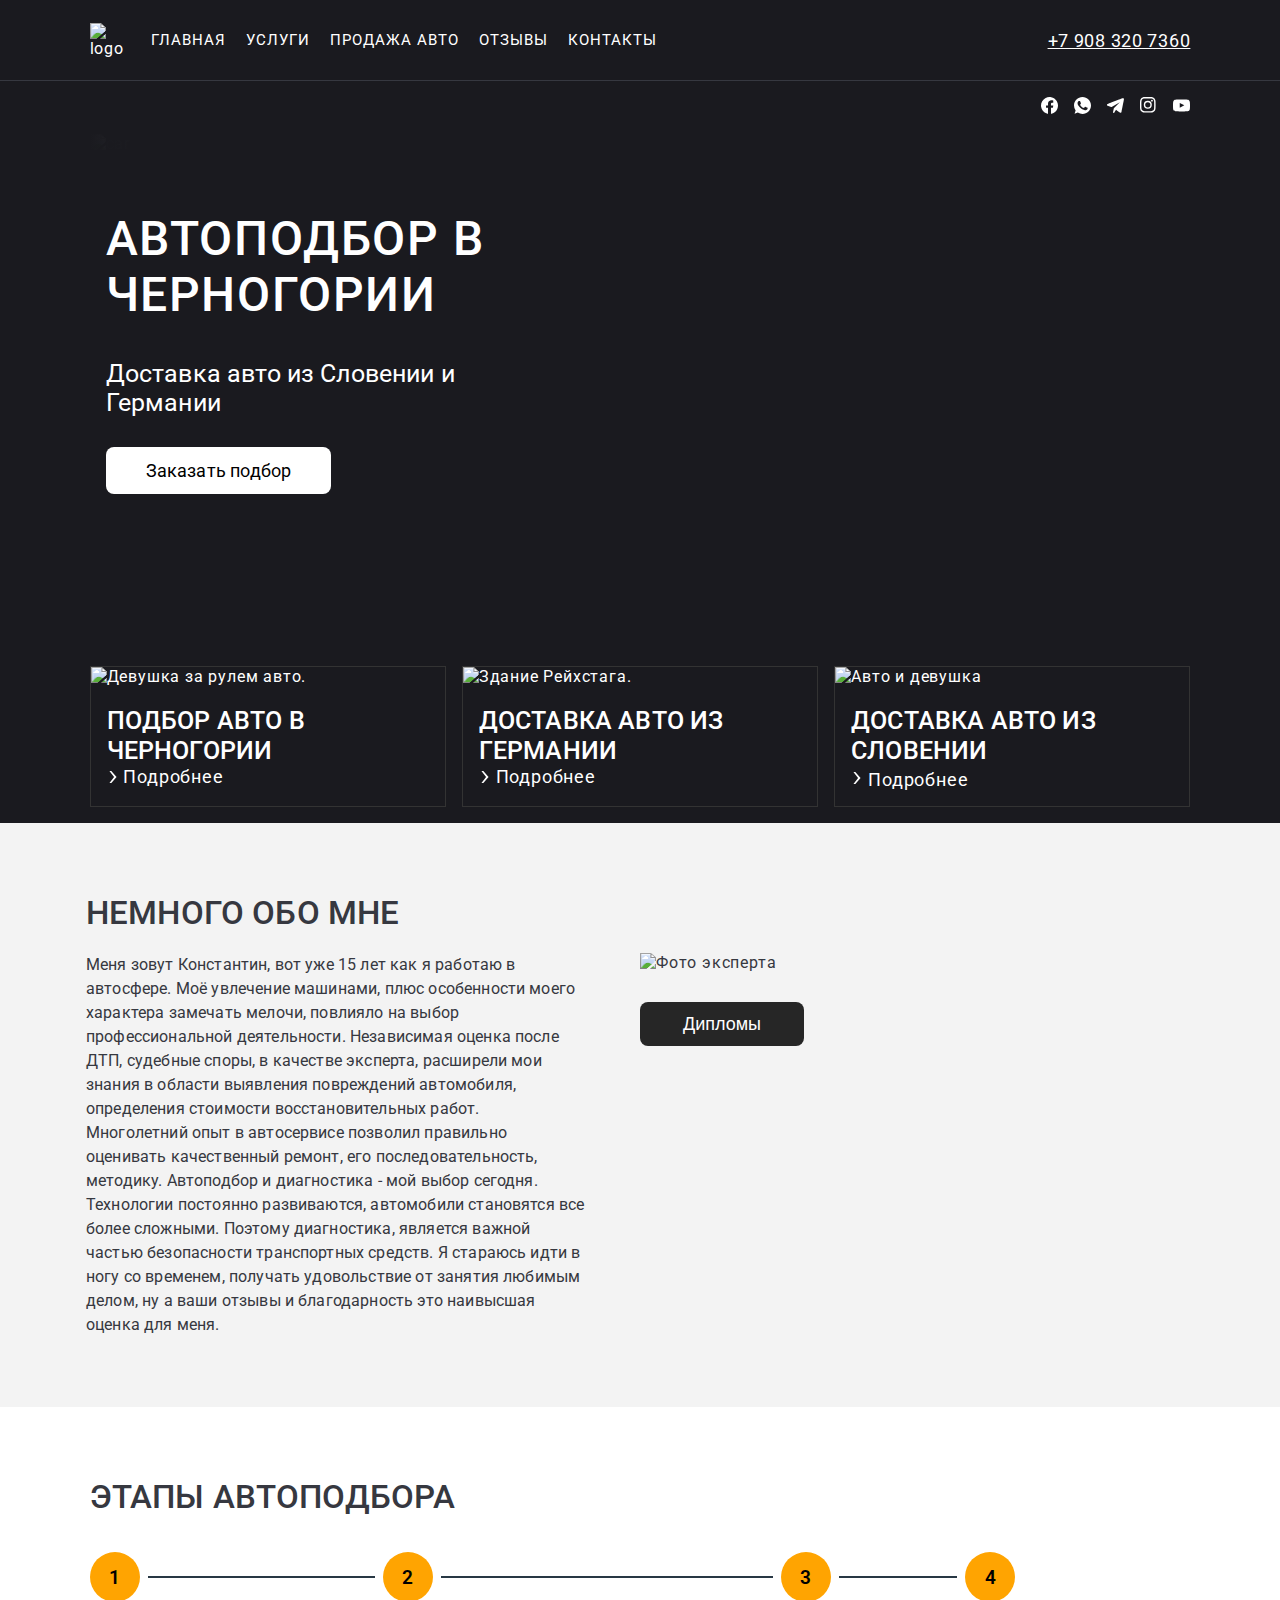
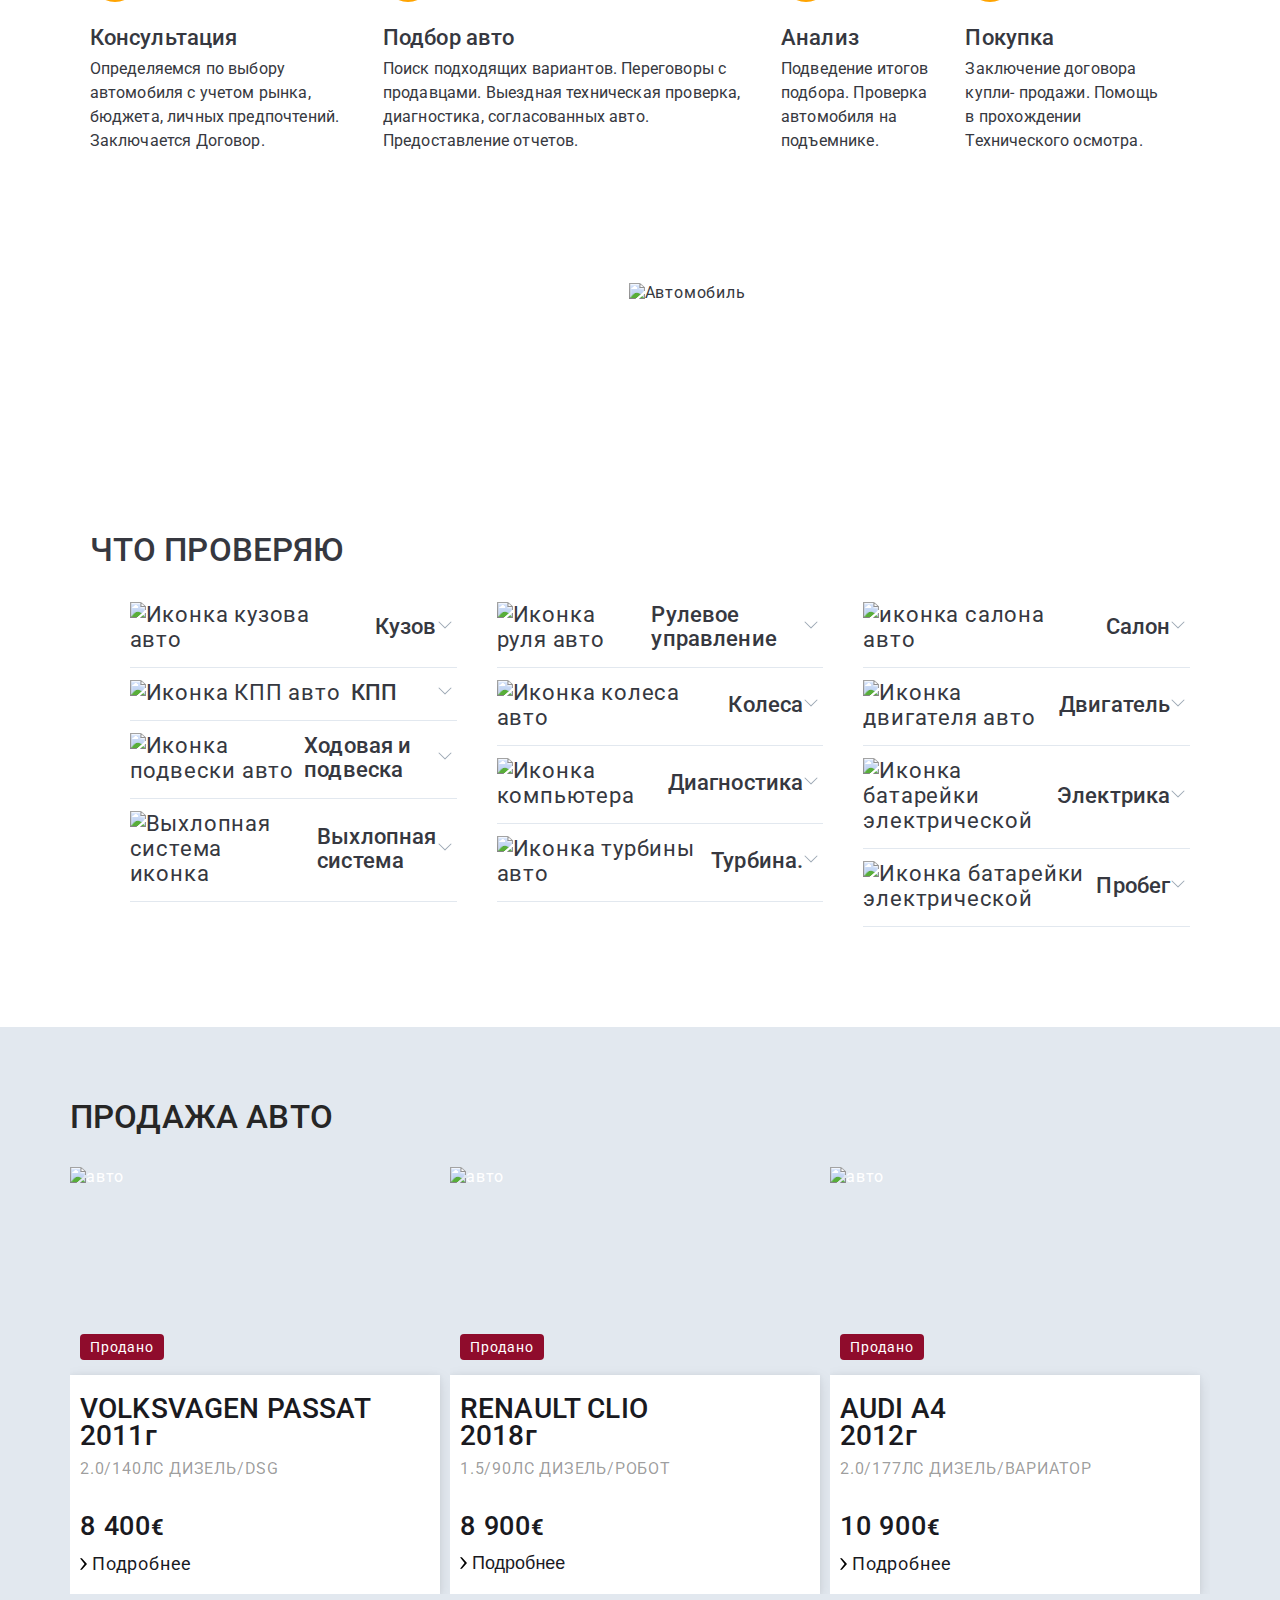
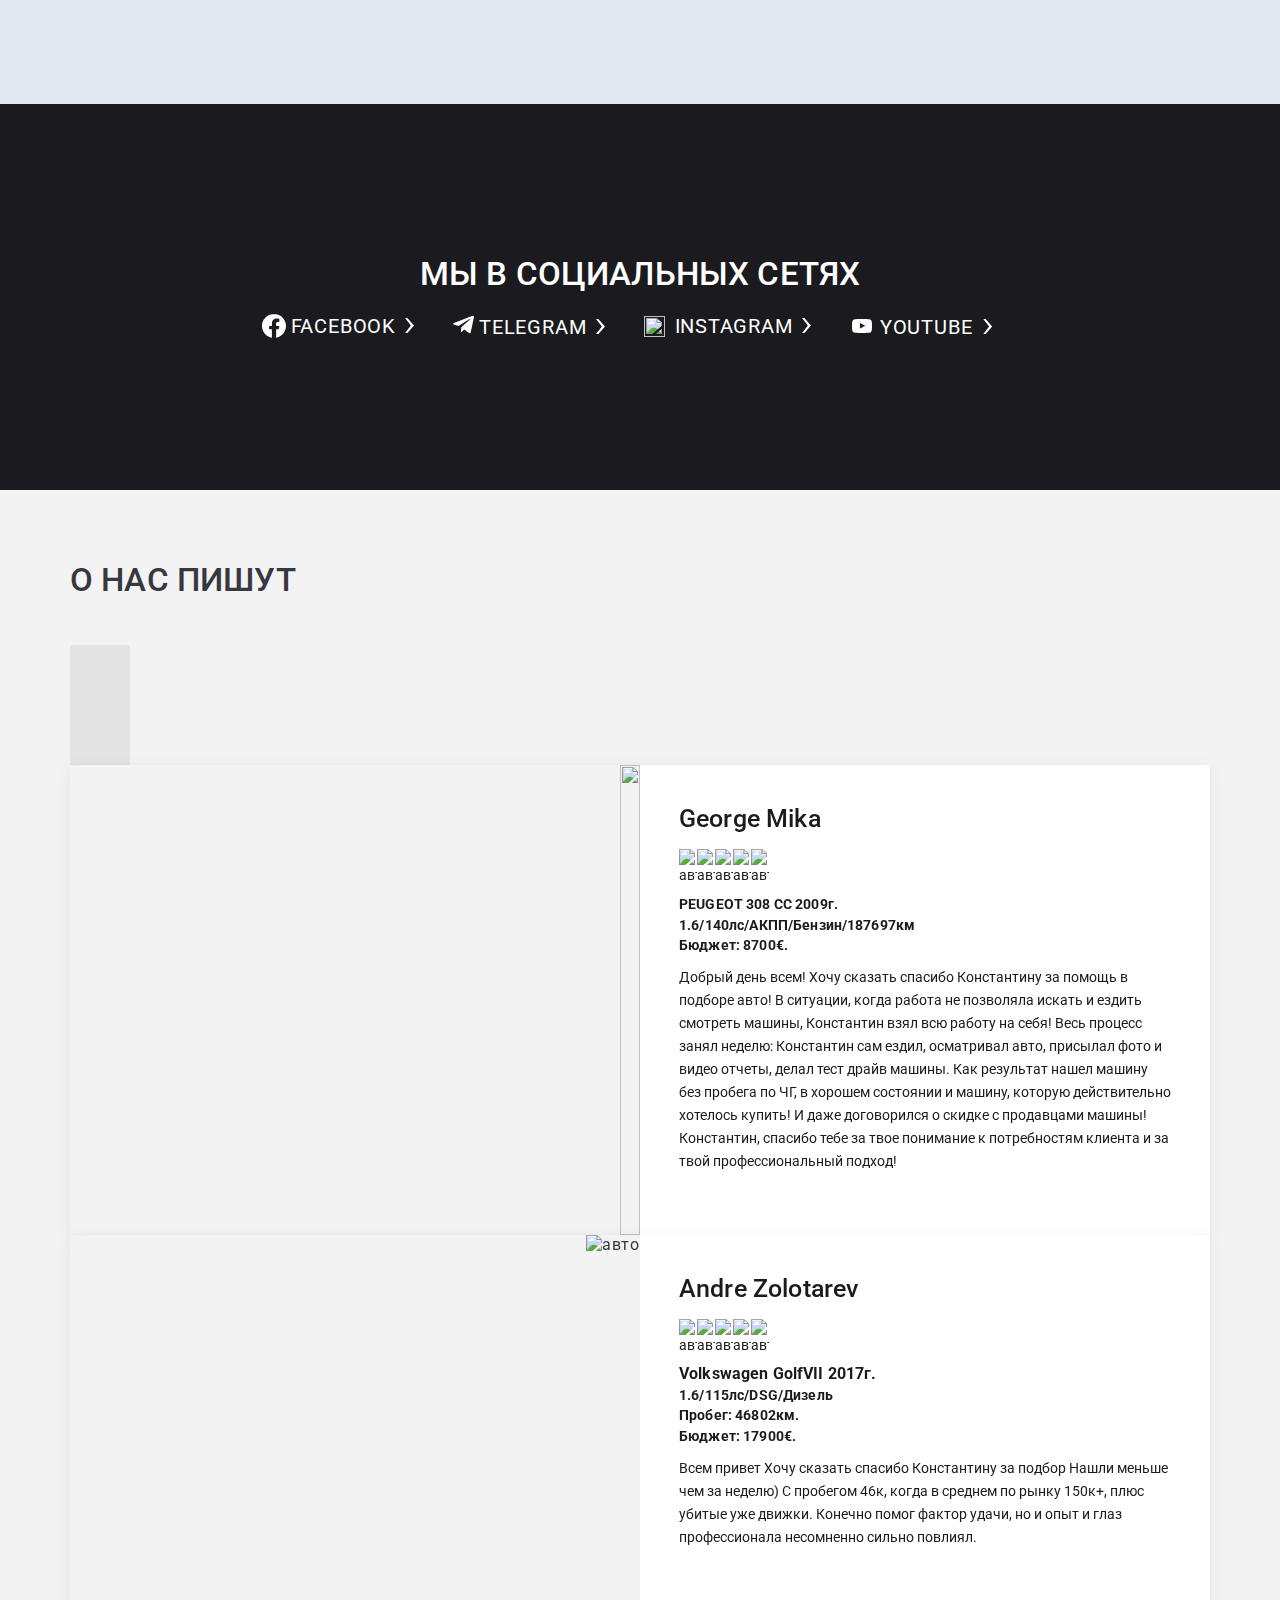
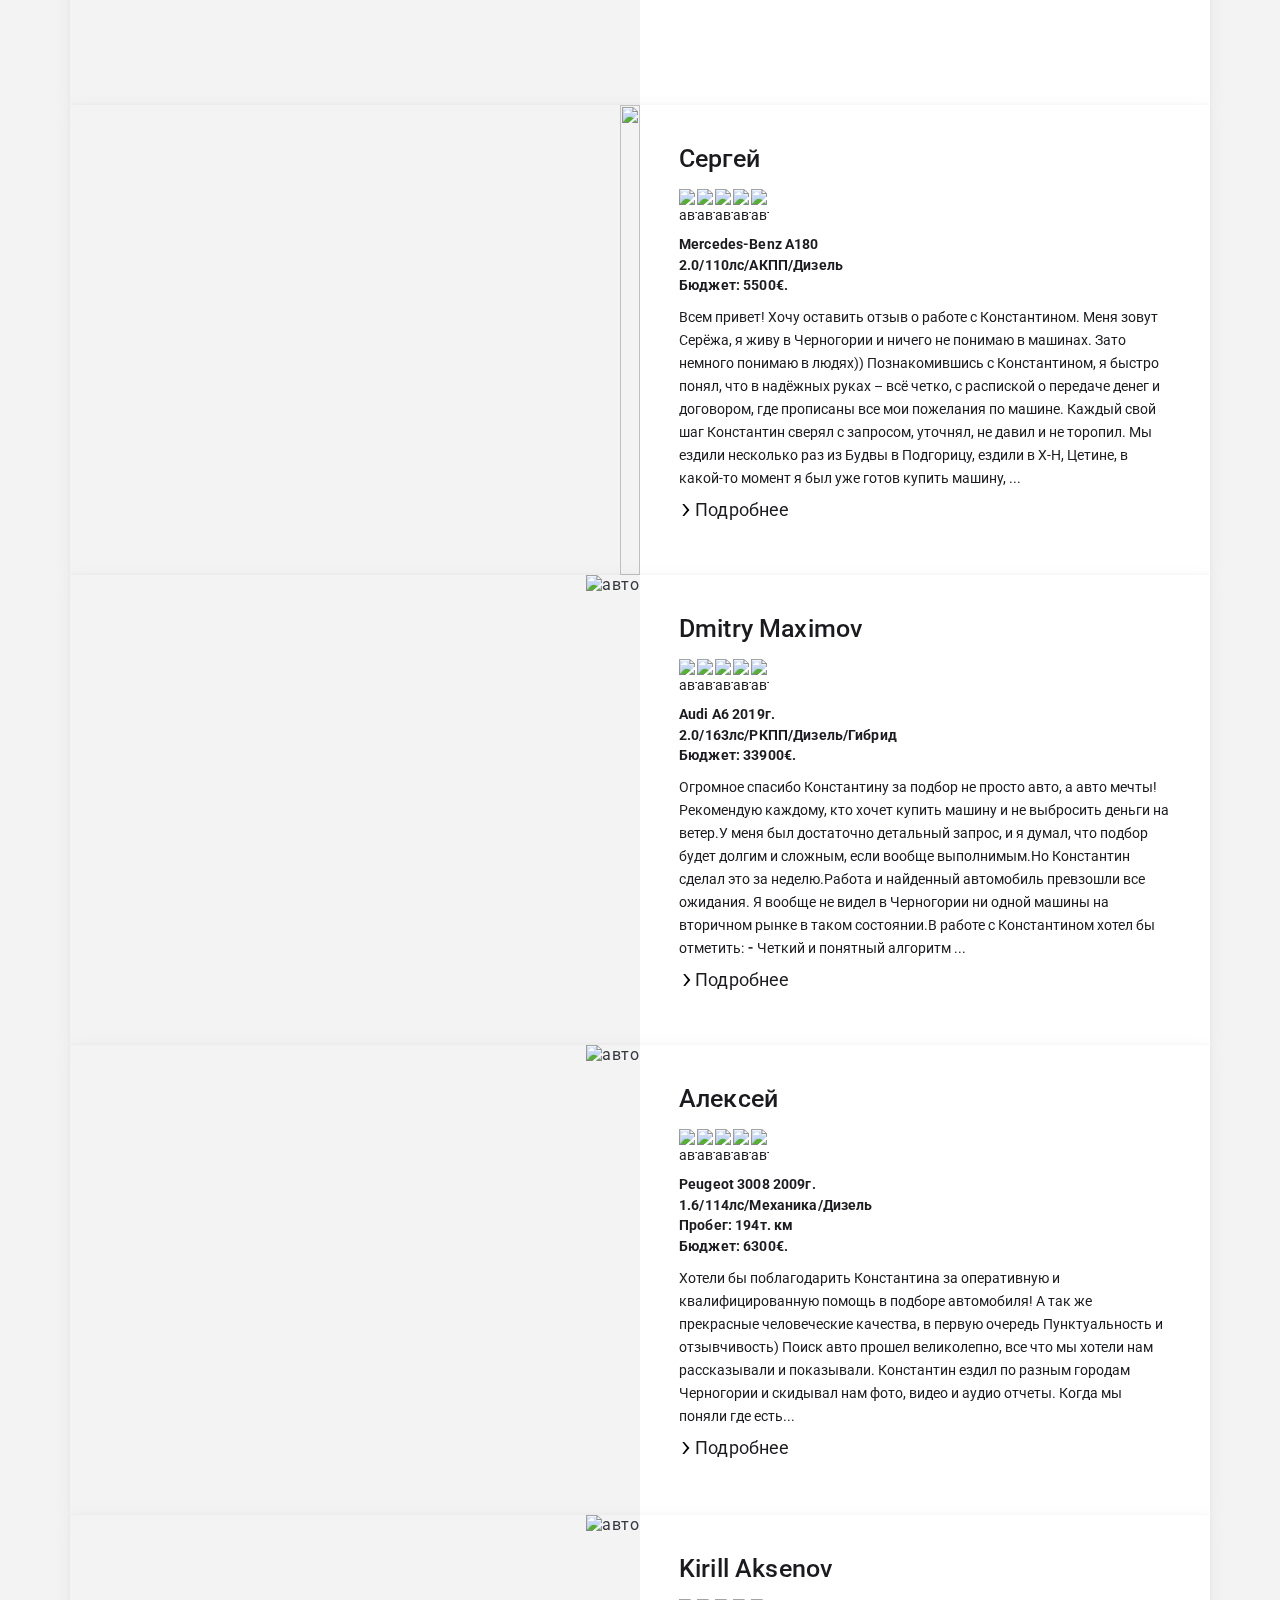
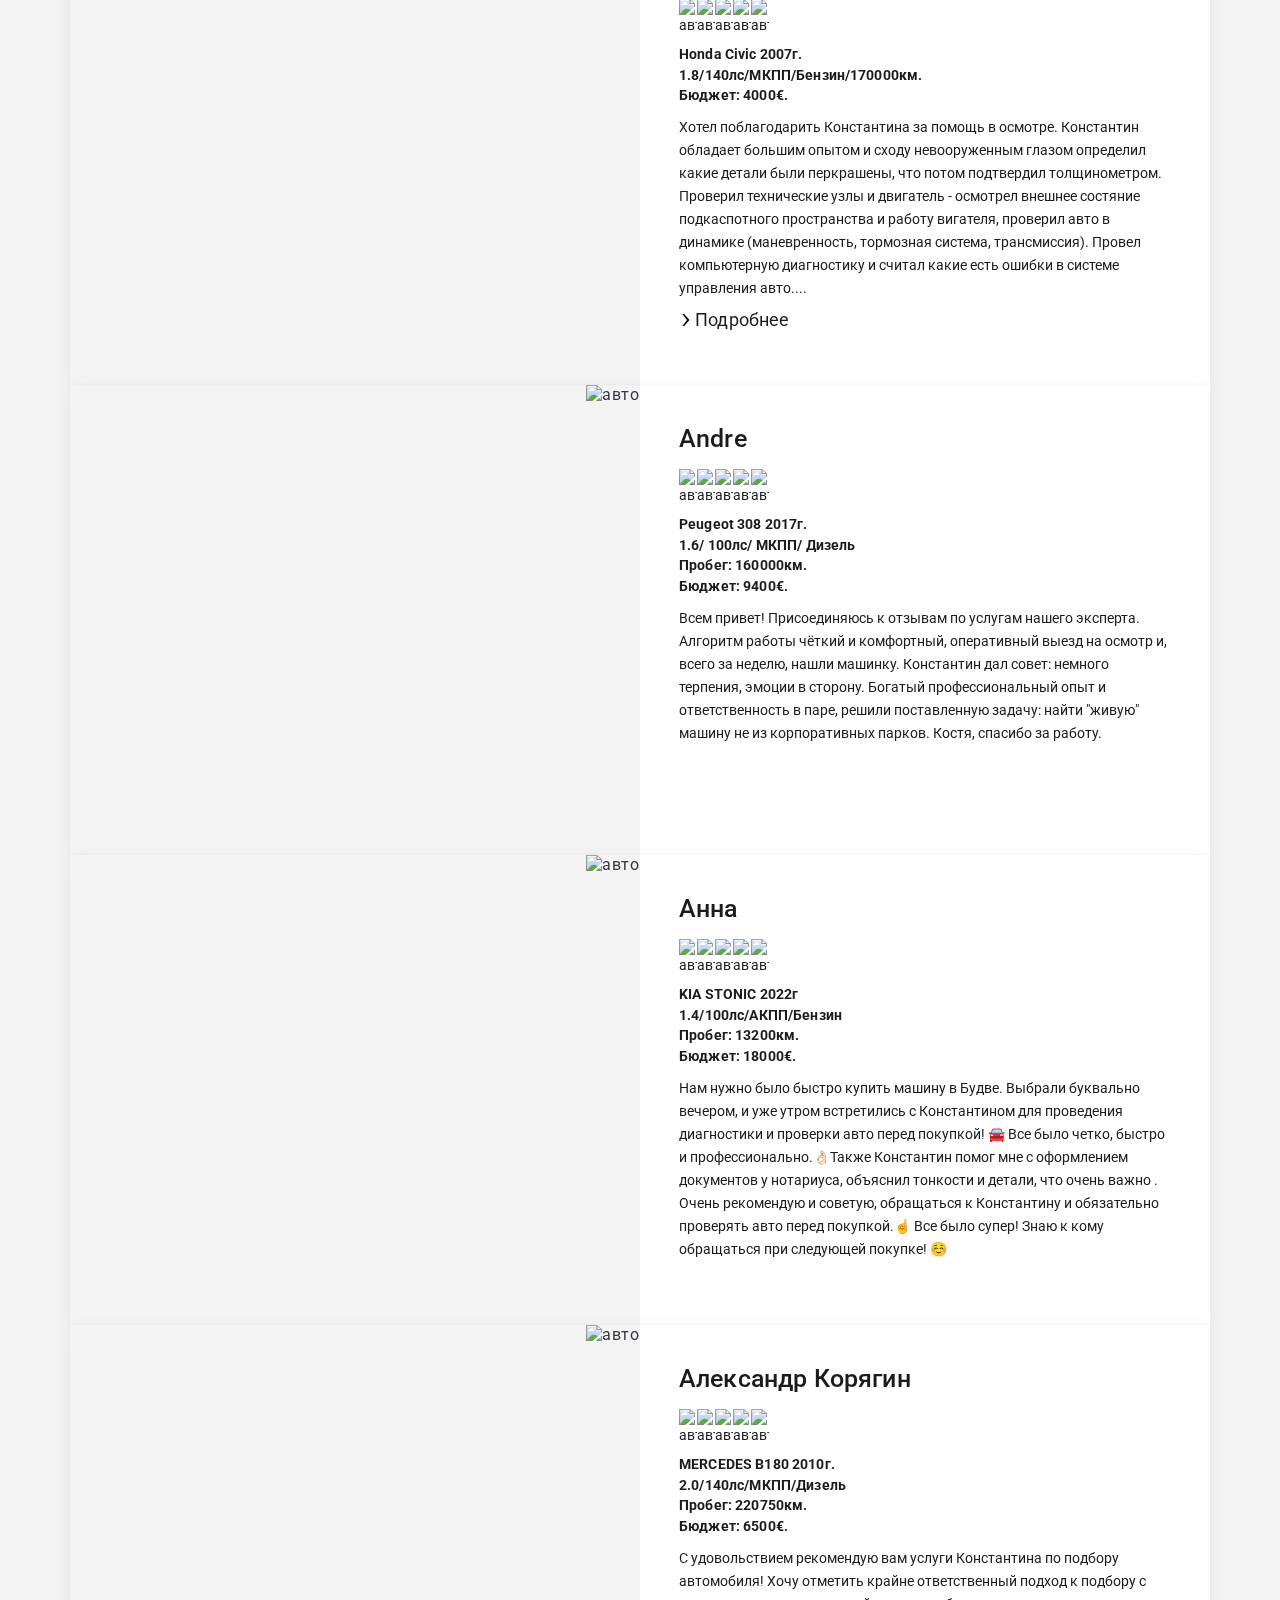
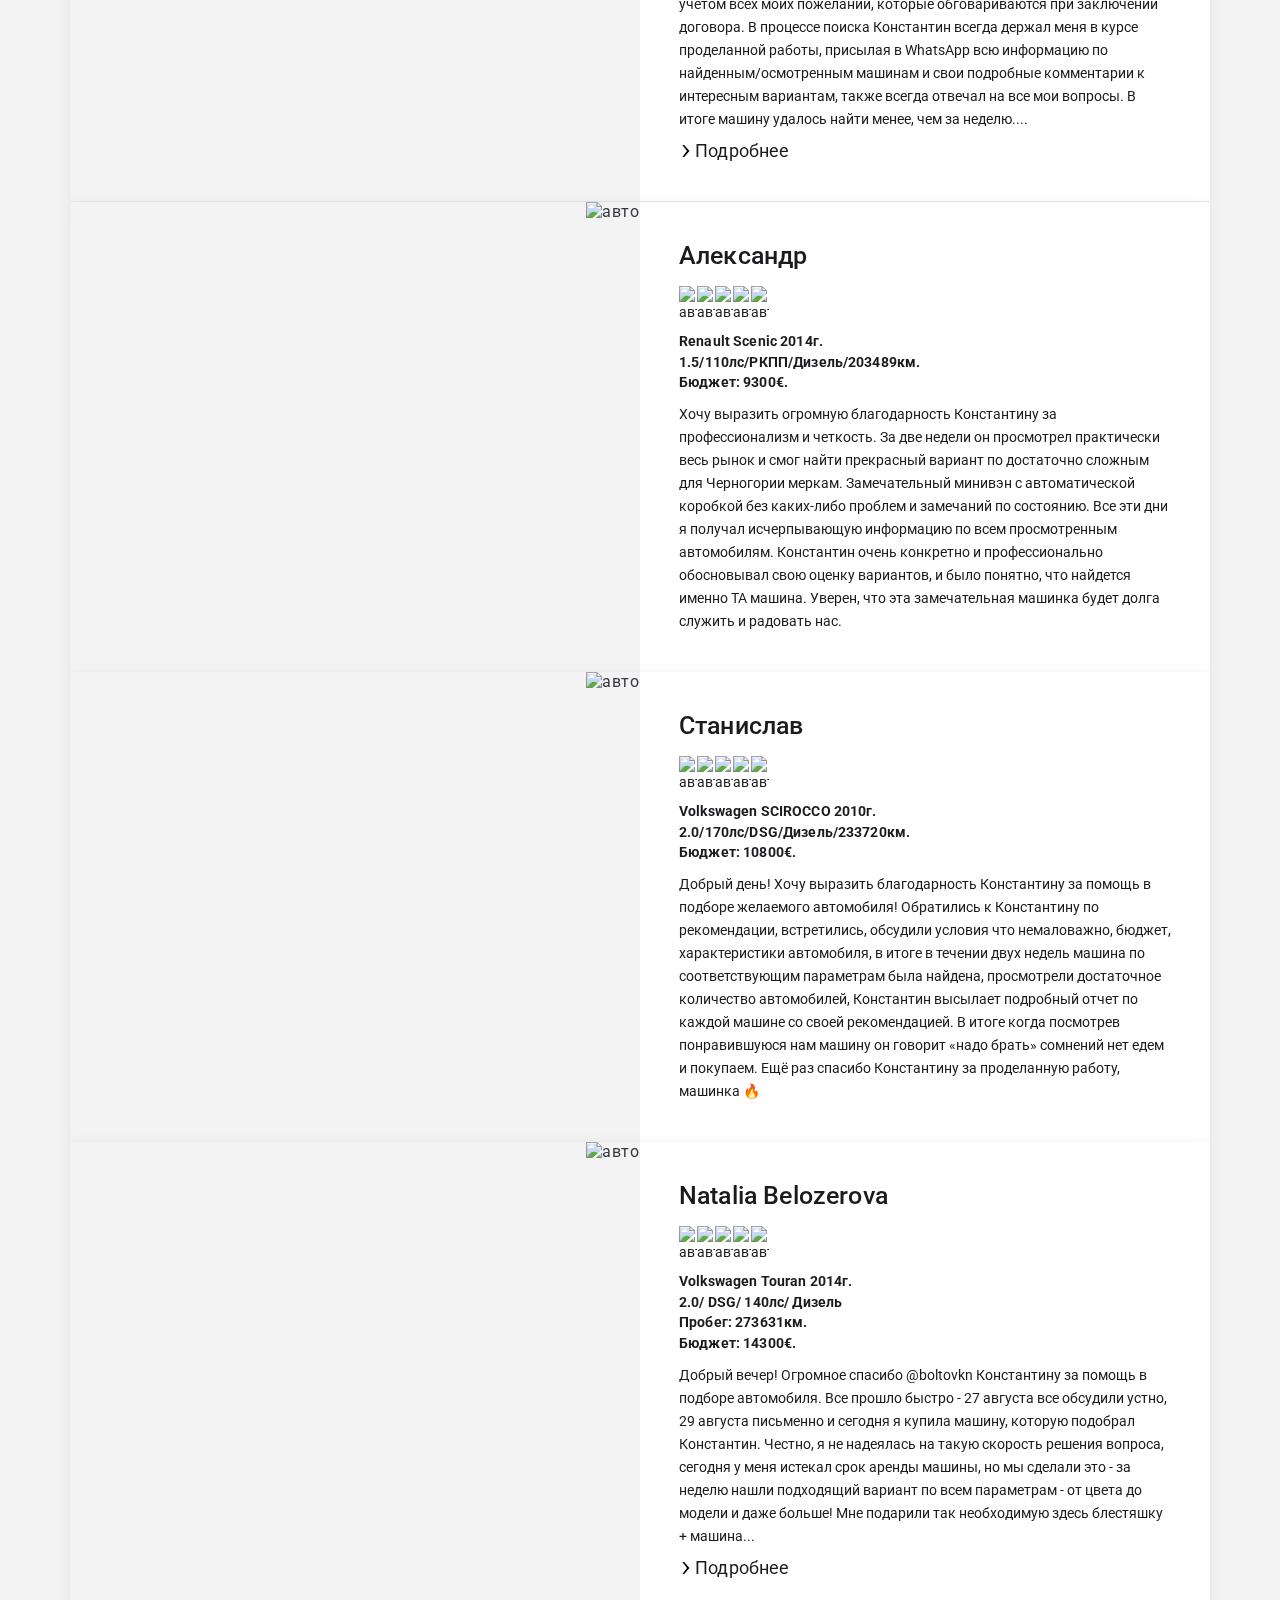
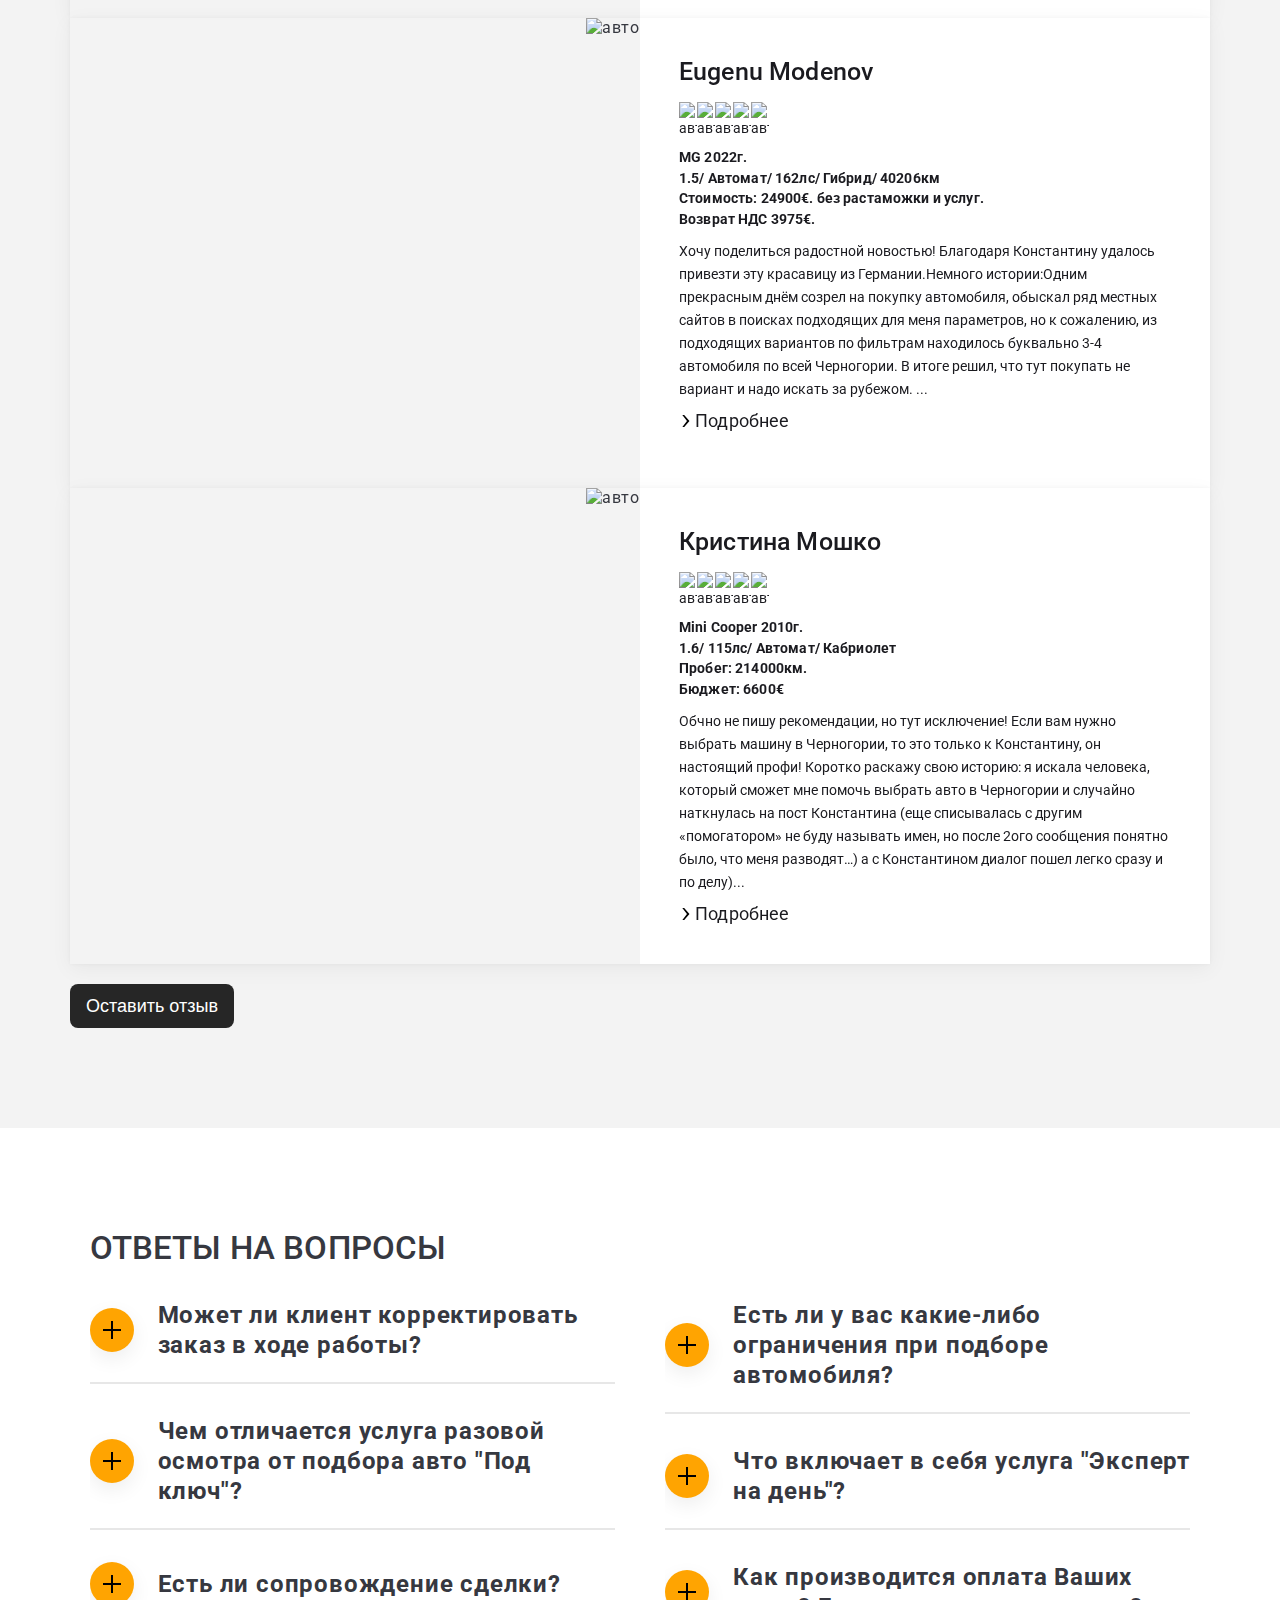
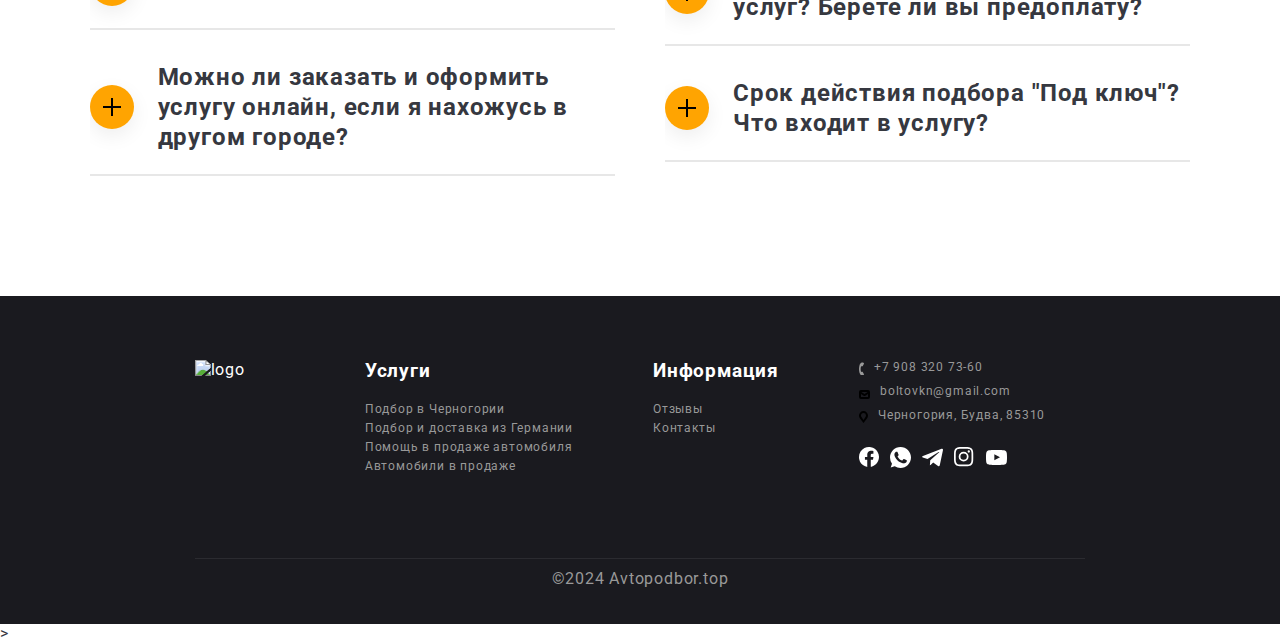
==== index.html @ a53f66d2 "Add files via upload" ====
<!DOCTYPE html>
<html lang="ru">

<head>
	<meta charset="UTF-8">
	<title>Автоподбор Черногория|Подбор авто в Черногории</title>
	<meta name="viewport" content="width=device-width, initial-scale=1.0">
	<meta name="keywords"
		contant="автоподбор Черногория, подбор авто в Черногории, услуги автоподбора в Черногории, проверка автомобиля перед покупкой,Черногория автомобили, подбор авто с пробегом.">
	<meta name="description"
		content="Профессиональный подбор авто в Черногории. Комплексная проверка, диагностика, помощь в оформлении. Услуга автоподбора от 40 евро. Подробнее по WhatsApp ☎ +79083207360">
	<meta property="og:type" content="website">
	<meta property="og:image" content="https://avtopodbor.top/og-img.png">
	<meta property="og:locale" content="ru_RU">
	<meta property="og:url" content="https://avtopodbor.top">
	<meta property="og:site_name" content="аvtopodbor.top">
	<meta property="og:title" content="Подбор авто в Черногории.">
	<meta property="og:description"
		content="Услуга автоподбора в Черногории. Профессиональная помощь в покупке и продаже авто. WhatsApp ☎ +79083207360">
	<link rel="stylesheet" type="text/css" href="css/global.css" media="all" onload="this.media='all';">
	<link rel="stylesheet" type="text/css" href="css/header.css" media="all" onload="this.media='all';">
	<link rel="stylesheet" type="text/css" href="css/underheader.css" media="all" onload="this.media='all';">
	<link rel="stylesheet" type="text/css" href="css/cards.css" media="all" onload="this.media='all';">
	<link rel="stylesheet" type="text/css" href="css/contacts.css" media="all" onload="this.media='all';">
	<link rel="stylesheet" type="text/css" href="css/services-germany.css" media="all" onload="this.media='all';">
	<link rel="stylesheet" type="text/css" href="css/services-montenegro.css" media="all" onload="this.media='all';">
	<link rel="stylesheet" type="text/css" href="css/services-slovenia" media="all" onload="this.media='all';">
	<link rel="stylesheet" type="text/css" href="css/about-me.css" media="all" onload="this.media='all';">
	<link rel="stylesheet" type="text/css" href="css/accordionIcon.css" media="all" onload="this.media='all';">
	<link rel="stylesheet" type="text/css" href="css/block-auto.css" media="all" onload="this.media='all';">
	<link rel="stylesheet" type="text/css" href="css/social-link.css" media="all" onload="this.media='all';">
	<link rel="stylesheet" type="text/css" href="css/itc-slider-1item.css" media="all" onload="this.media='all';">
	<link rel="stylesheet" type="text/css" href="css/footer.css" media="all" onload="this.media='all';">
	<link rel="stylesheet" type="text/css" href="css/swiper-slider-transformer.css" media="all"
		onload="this.media='all';">
	<link rel="stylesheet" type="text/css" href="swiper/swiper-bundle.min.css" media="all" onload="this.media='all';">
	
	<link href="https://fonts.googleapis.com/css2?family=Roboto:ital,wght@0,100..900;1,100..900&display=swap" rel="stylesheet">
		
	<link rel="icon" href="https://example.com/favicon.ico" type="image/x-icon">
	<link rel="icon" href="https://avtopodbor.top/favicon-16x16.png" type="image/png" sizes="16x16">
	<link rel="shortcut icon" href="https://favicon.ico" type="image/x-icon">
	<link rel="icon" href="https://avtopodbor.top/favicon-32x32.png" type="image/png" sizes="32x32">
	<link rel="icon" href="https://avtopodbor.top/android-chrome-192x192.png" type="image/png" sizes="192x192">
	<link rel="apple-touch-icon" href="https://avtopodbor.top/apple-touch-icon.png" type="image/png" sizes="200x200">
	<link rel="canonical" href="https://avtopodbor.top">
</head>

<body>
	<div class="wrapper">
		<!-- header -->
		<header class="carsForSale-border">
			<div class="header-container">
				<!--logo------>
				<div class="header-logo">
					<a href="index.html"><img src="images/img/logo4.png" alt="logo"></a>
				</div>
				<!---MENU-->
				<div class="header-menu menu">
					<nav class="menu-body">
						<ul class="menu-list">
							<li class="menu-link"><a href="index.html">Главная</a></li>
							<li class="menu-link ">
								<a class="arrow-button">Услуги</a><span class="menu-arrow"></span>
								<ul class="menu-sub-list">
									<li class="menu-sub-link"><a data-goto=".page_section_1" href="services-montenegro.html">Автоподбор в
											Черногории</a>
									</li>
									<li class="menu-sub-link"><a data-goto=".page_section_2" href="services-germany.html">ДОСТАВКА АВТО ИЗ
											ГЕРМАНИИ</a>
									</li>
									<li class="menu-sub-link"><a href="services-slovenia.html">ДОСТАВКА АВТО ИЗ СЛОВЕНИИ</a>
									</li>
								</ul>
							</li>
							<li class="menu-link"><a href="#services-sale">ПРОДАЖА АВТО</a></li>
							<li class="menu-link"><a href="reviews.html">Отзывы</a></li>
							<li class="menu-link last-child"><a href="contacts.html">Контакты</a></li>
							<!--social icon-->
							<div class="icon-menu-header social-icon">
								<div class="nav-social-item  icon-menu-header">
									<ul class="nav-social nav-social-mob">
										<li class="nav-social-item ">
											<a title="WhatsApp" href="https://wa.me/79083207360" target="_blank" rel="noopener noreferrer">
												<img class="nci" src="images/icon/Group whatsApp.svg" alt="Whatsapp">
											</a>
										</li>
										<li class="nav-social-item">
											<a title="Fasbook" href=" target_blank" rel="noopener noreferrer">
												<img class="nci" src="images/icon/Group FEASBOOK.svg" alt="Fasbook">
											</a>
										</li>
										<li class="nav-social-item ">
											<a title="Telegram" href="https://t.me/avtopodbor_top" target="_blank" rel="noopener noreferrer">
												<img class="nci" src="images/icon/Group TELTGRAM.svg" alt="Telegram">
											</a>
										</li>
										<li class="nav-social-item">
											<a title="Instagram" href="https://instagram.com/avtopodbor.top" target="_blank"
												rel="noopener noreferrer">
												<img class="nci" src="images/icon/Group INSTAGRAM.svg" alt="Instagram">
											</a>
										</li>
										<li class="nav-social-item">
											<a title="YouTube" href="https://www.youtube.com/@avtopodbor_bkn" target="_blank"
												rel="noopener noreferrer">
												<img class="nci" src="images/icon/Group YouTube.svg" alt="YouTub">
											</a>
										</li>
										<li class="nav-social-item">
											<a title="Viber" href="viber://chat?number=79083207360" target="_blank" rel="noopener noreferrer">
												<img class="" src="images/icon/Group viber.svg" alt="Viber">
											</a>
										</li>
									</ul>
								</div>
							</div>
						</ul>
					</nav>
				</div>
				<!--tel-number link-->
				<div class="header-box-button">
					<a class="header-tel" href="https://wa.me/79083207360" title="WhatsApp" target="_blank"
						rel="noopener noreferrer">
						+7 908 320 7360</a>
				</div>
				<!--BURGER-->
				<div class="box-menu-icon">
					<div class="menu-icon">
						<span></span>
					</div>
				</div>
			</div>
		</header>
		<div class="header-social">
			<div class="header-social-container">
				<ul class="header-social-block">
					<li class="social-item">
						<a title="Fasbook" href="https://www.facebook.com/profile.php?id=100087437070397&mibextid=ZbWKwL"
							target="_blank" rel="noopener noreferrer">
							<svg xmlns="http://www.w3.org/2000/svg" width="122.206" height="120.737" viewBox="0 0 122.206 120.737"
								class="FooterLinks-icon-Fzx" aria-hidden="true">
								<path
									d="M78.194,6.621C95.68,10.216,108.975,19.2,118,34.15c10.976,18.187,12.267,37.206,4,56.777-7.621,18.049-21.51,28.962-39.955,34.513a29.894,29.894,0,0,1-4.906.609V83.293H90.526l2.958-17.058H77c0-4.906-.23-9.207.065-13.473.292-4.223,2.826-6.643,7.163-6.8,2.819-.1,5.644-.019,8.953-.019V29.958c-10.55-1.466-21.326-3.3-30.442,4.931-9.3,8.4-6.389,19.937-7.018,31h-14.3V83.07H55.509v43.587c-4.678-1.418-9.219-2.311-13.352-4.131-19.674-8.665-32.034-23.909-35.9-44.757C1.191,50.494,13.685,25.2,38.406,11.938,50.842,5.264,64.277,5.29,78.194,6.621Z"
									transform="translate(-5.142 -5.92)" class="FacebookSimplified-icon-qXb StaticFooter-iconClass-JdV">
								</path>
							</svg>
						</a>
					</li>
					<li class="social-item ">
						<a title="WhatsApp" href="https://wa.me/79083207360" target="_blank" rel="noopener noreferrer">
							<wb-icon name="whatsapp" class="footer-hydrated" aria-hidden="true">
								<svg xmlns="http://www.w3.org/2000/svg" viewBox="0 0 16 16">
									<path
										d="M8.002 0h-.004C3.587 0 0 3.588 0 8a7.94 7.94 0 0 0 1.523 4.689l-.997 2.972 3.075-.983A7.93 7.93 0 0 0 8.002 16C12.413 16 16 12.411 16 8s-3.587-8-7.998-8zm4.655 11.297c-.193.545-.959.997-1.57 1.129-.418.089-.964.16-2.802-.602-2.351-.974-3.865-3.363-3.983-3.518-.113-.155-.95-1.265-.95-2.413s.583-1.707.818-1.947c.193-.197.512-.287.818-.287.099 0 .188.005.268.009.235.01.353.024.508.395.193.465.663 1.613.719 1.731.057.118.114.278.034.433-.075.16-.141.231-.259.367-.118.136-.23.24-.348.386-.108.127-.23.263-.094.498.136.23.606.997 1.298 1.613.893.795 1.617 1.049 1.876 1.157.193.08.423.061.564-.089.179-.193.4-.513.625-.828.16-.226.362-.254.574-.174.216.075 1.359.64 1.594.757.235.118.39.174.447.273.056.099.056.564-.137 1.11z" />
								</svg>
							</wb-icon>
						</a>
					</li>
					<li class="social-item ">
						<a title="Telegram" href="https://t.me/avtopodbor_top" target="_blank" rel="noopener noreferrer">
							<i class="svg inline  svg-inline-tlg" aria-hidden="true"><svg width="14.031" height="12.094"
									viewBox="0 0 14.031 12.094">
									<path class="cls-1"
										d="M944.975,940.1a1,1,0,0,1-1.773.528c-1.088-.866-2.793-2.114-2.793-2.114s-1.224,2.167-1.447,2.389a0.684,0.684,0,0,1-1-.133l-0.036-.1,0.687-3.452,4.922-4.833-6.713,3.829s-3.036-.906-3.48-1.083a0.7,0.7,0,0,1,.069-1.262c0.64-.326,11.932-4.638,12.31-4.749s1.378-.4,1.267.573S945.087,939.565,944.975,940.1Z"
										transform="translate(-932.969 -928.969)"></path>
								</svg></i>
						</a>
					</li>
					<li class="social-item ">
						<a title="Instagram" href="https://instagram.com/avtopodbor.top" target="_blank" rel="noopener noreferrer">
							<wb-icon name="instagram" class="footer-hydrated" aria-hidden="true">
								<svg xmlns="http://www.w3.org/2000/svg" viewBox="0 0 24 24">
									<path
										d="M11 1.982c2.937 0 3.285.011 4.445.064 1.072.049 1.655.228 2.043.379.513.2.88.438 1.265.823.385.385.623.751.823 1.265.151.388.33.97.379 2.043.053 1.16.064 1.508.064 4.445s-.011 3.285-.064 4.445c-.049 1.072-.228 1.655-.379 2.043-.2.513-.438.88-.823 1.265a3.41 3.41 0 0 1-1.265.823c-.388.151-.97.33-2.043.379-1.16.053-1.508.064-4.445.064s-3.285-.011-4.445-.064c-1.072-.049-1.655-.228-2.043-.379-.513-.2-.88-.438-1.265-.823a3.41 3.41 0 0 1-.823-1.265c-.151-.388-.33-.97-.379-2.043-.052-1.161-.063-1.509-.063-4.446s.011-3.285.064-4.445c.049-1.072.228-1.655.379-2.042.2-.513.438-.88.823-1.265a3.41 3.41 0 0 1 1.265-.823c.388-.151.97-.33 2.043-.379 1.159-.053 1.507-.064 4.444-.064M11 0C8.013 0 7.638.013 6.465.066c-1.171.053-1.97.239-2.67.511a5.412 5.412 0 0 0-1.949 1.269A5.412 5.412 0 0 0 .577 3.795c-.272.7-.458 1.499-.511 2.67C.013 7.638 0 8.013 0 11s.013 3.362.066 4.535c.053 1.171.239 1.97.511 2.67a5.382 5.382 0 0 0 1.269 1.948 5.39 5.39 0 0 0 1.948 1.269c.7.272 1.499.458 2.67.511C7.638 21.987 8.013 22 11 22s3.362-.013 4.535-.066c1.171-.053 1.97-.239 2.67-.511a5.382 5.382 0 0 0 1.948-1.269 5.39 5.39 0 0 0 1.269-1.948c.272-.7.458-1.499.511-2.67.054-1.174.067-1.549.067-4.536s-.013-3.362-.066-4.535c-.053-1.171-.239-1.97-.511-2.67a5.382 5.382 0 0 0-1.269-1.948A5.39 5.39 0 0 0 18.206.578c-.7-.272-1.499-.458-2.67-.511C14.362.013 13.987 0 11 0z">
									</path>
									<path
										d="M11 5.351a5.649 5.649 0 1 0 0 11.298A5.649 5.649 0 0 0 11 5.35zm0 9.316a3.667 3.667 0 1 1 0-7.335 3.667 3.667 0 0 1 0 7.335z">
									</path>
									<circle cx="16.872" cy="5.128" r="1.32"></circle>
								</svg>
							</wb-icon>
						</a>
					</li>
					<li class="social-item ">
						<a title="YouTube" href="https://www.youtube.com/@avtopodbor_bkn" target="_blank" rel="noopener noreferrer">
							<wb-icon name="youtube" class="footer-hydrated" aria-hidden="true">
								<svg xmlns="http://www.w3.org/2000/svg" viewBox="0 0 31 21.803">
									<path d="m19.584 11.118-.001-.001 1.031-.534-1.03.535"></path>
									<path
										d="	m12.3 14.923-.001-8.71 8.376 4.37-8.375 4.34zM30.69 4.704s-.303-2.136-1.232-3.077C28.279.392 26.958.386 26.352.314 22.014 0 15.507 0 15.507 0h-.013S8.987 0 4.649.314c-.607.072-1.928.078-3.107 1.313C.612 2.567.31 4.704.31 4.704S0 7.212 0 9.721v2.352c0 2.509.31 5.017.31 5.017s.302 2.136 1.232 3.077c1.179 1.235 2.728 1.196 3.418 1.325 2.48.238 10.54.311 10.54.311s6.514-.01 10.852-.323c.606-.072 1.927-.078 3.106-1.313.93-.941 1.232-3.077 1.232-3.077s.31-2.509.31-5.017V9.721c0-2.509-.31-5.017-.31-5.017z">
									</path>
								</svg></wb-icon>
						</a>
					</li>
				</ul>
			</div>
		</div>
		<!-- Main-picture -->
		<section class="picture ">
			<div class="block-container-big ">
				<div class=" main-picture-container">
					<div class="picture-wrapper">
						<picture>
							<source media="(max-width: 594px)" srcset="images/img/main600.png" />
							<source media="(max-width: 900px)" srcset="images/img/main900.png" />
							<img src="images/img/main1680.png" alt="car" />
						</picture>
					</div>
				</div>
				<div class="header-text  block-container">
					<div class="text999">
						<div class="main-picture-text__header ">
							<h1 class="text__h1">АВТОПОДБОР В ЧЕРНОГОРИИ</h1>
							<!-- <h1 class="text__h1">ПРОФЕССИОНАЛЬНЫЙ ПОДБОР АВТО</h1> -->
						<p class="tagline-p">Доставка авто из Словении и Германии</p> 
							<!-- <p class="tagline-p">Профессиональная помощь в подборе авто в Черногории. Доставка авто из Словении и
								Германии</p> -->
							<div class="box-button box-button-picture">
								<a class="btn" href="https://wa.me/79083207360" title="WhatsApp" target="_blank"
									rel="noopener noreferrer">
									Заказать подбор
								</a>
							</div>
						</div>
					</div>
				</div>
			</div>
		</section>
		<!-- Cards -->
		<section class="card-section">
			<div class="card block-container-big">
				<div class="card-item">
					<a href="services-montenegro.html">
						<div class="card-item-wrapper">
							<div class="block-img">
								<img src="images/img/card1.png" alt="Девушка за рулем авто.">
								<div class="card-gradient"></div>
							</div>
							<div class="card-title">
								<h4 class="text__h4">ПОДБОP АВТО В ЧЕРНОГОРИИ</h4>
								<p></p>
								<div class="read-moor">
									<wb-icon class="wb-button__icon teaser-card__link-icon hydrated" aria-hidden="true" flip-rtl=""
										name="chevron-right">
										<svg style="width: 12px; height: 12px;" xmlns="http://www.w3.org/2000/svg" viewBox="0 0 20 33.5">
											<path d="M0 0h5.223l14.769 16.87L5.343 33.5H.12l12.908-16.63z"></path>
										</svg>
									</wb-icon><span>Подробнее</span>
								</div>
							</div>
						</div>
				</div>
				<div class="card-item  ">
					<a href="services-germany.html">
						<div class="card-item-wrapper">
							<div class="block-img">
								<img src="images/img/card2.png" alt="Здание Рейхстага.">
								<div class="card-gradient"></div>
							</div>
							<div class="card-title">
								<h4 class="text__h4">ДОСТАВКА АВТО ИЗ ГЕРМАНИИ</h4>
								<div class="read-moor">
									<wb-icon class="wb-button__icon teaser-card__link-icon hydrated" aria-hidden="true" flip-rtl=""
										name="chevron-right">
										<svg style="width: 12px; height: 12px;" xmlns="http://www.w3.org/2000/svg" viewBox="0 0 20 33.5">
											<path d="M0 0h5.223l14.769 16.87L5.343 33.5H.12l12.908-16.63z"></path>
										</svg>
									</wb-icon><span>Подробнее</span>
								</div>
							</div>
						</div>
					</a>
				</div>
				<div class="card-item  ">
					<a href="services-slovenia.html">
						<div class="card-item-wrapper">
							<div class="block-img">
								<img src="images/img/1.png" alt="Авто и девушка">
								<div class="card-gradient"></div>
							</div>
							<div class="card-title">
								<h4 class="text__h4">ДОСТАВКА АВТО ИЗ СЛОВЕНИИ</h4>
								<div class="read-moor">
									<wb-icon class="wb-button__icon teaser-card__link-icon hydrated" aria-hidden="true" flip-rtl=""
										name="chevron-right">
										<svg style="width: 12px; height: 12px;" xmlns="http://www.w3.org/2000/svg" viewBox="0 0 20 33.5">
											<path d="M0 0h5.223l14.769 16.87L5.343 33.5H.12l12.908-16.63z"></path>
										</svg>
									</wb-icon><span>Подробнее</span>
									<a href="services-slovenia.html">
								</div>
							</div>
						</div>
					</a>
				</div>
			</div>
		</section>
		<!-- About-me -->
		<section class="about-me" id="block3">
			<div class="block-container">
				<h2 class="text__h2" style="padding-bottom: 20px;">НЕМНОГО ОБО МНЕ</h2>
				<div class="about-me-block">
					<div class="about-me-text">
						<p class="text16-36">
							Меня зовут Константин, вот уже 15 лет как я работаю в автосфере. Моё увлечение машинами, плюс особенности
							моего характера
							замечать мелочи, повлияло на выбор профессиональной деятельности. Независимая оценка после ДТП, судебные
							споры, в качестве эксперта, расширели мои знания в области выявления повреждений автомобиля, определения
							стоимости восстановительных работ. Многолетний опыт в автосервисе позволил правильно оценивать
							качественный
							ремонт, его последовательность, методику. Автоподбор и диагностика - мой выбор сегодня. Технологии
							постоянно
							развиваются, автомобили
							становятся все более сложными. Поэтому диагностика, является важной частью безопасности транспортных
							средств. Я стараюсь идти в ногу со временем, получать удовольствие от занятия любимым делом, ну а ваши
							отзывы и благодарность это наивысшая оценка для меня.
						</p>
					</div>
					<div class="about-me-img">
						<div class="block-foto">
							<img class="myfoto" src="images/img-about-me/about-me2.png" alt="Фото эксперта">
						</div>
						<dаiv class="container-modal">
							<div class="button-modal">
								<!-- <button class="modal-btn">Сертификаты → </button> -->
								<div class="about-btn-wrapper">
									<button id="#popup_0" class="reviews_btn_modal  button_0 popup-link">Дипломы</button>
								</div>
							</div>
							<!--POPUP-->
							<div id="popup_0" class="popup">
								<div class="popup__body">
									<div class="popup__content  popup__content_0">
										<!-- <button class="close-popup close-button">ЗАКРЫТЬ</button> -->
										<div class="popup__close close-popup popup__modal_close">
											<svg class="" xmlns="http://www.w3.org/2000/svg" viewBox="0 0 24 24">
												<path
													d="M23.954 21.03l-9.184-9.095 9.092-9.174-2.832-2.807-9.09 9.179-9.176-9.088-2.81 2.81 9.186 9.105-9.095 9.184 2.81 2.81 9.112-9.192 9.18 9.1z">
												</path>
											</svg>
										</div>
										<!-- <div class="popup__title">Сергей</div> -->
										<div class="popup__text">
											<!-- Swiper Slider-->
											<div class="swiper-carousel ">
												<div class="swiper-button-next  swbtn"></div>
												<div class="swiper-button-prev  swbtn"></div>
												<div class="swiper mySwiper2 swiper-modul ">
													<div class="swiper-wrapper   ">
														<div class="swiper-slide slider-modul ">
															<img src="images/img-about-me/dok1.jpg" alt="">
														</div>
														<div class="swiper-slide slider-modul">
															<img src="images/img-about-me/dok2.jpg" alt="">
														</div>
														<div class="swiper-slide slider-modul">
															<img src="images/img-about-me/dok3.jpg" alt="">
														</div>
														<div class="swiper-slide slider-modul">
															<img src="images/img-about-me/dok4.jpg" alt="">
														</div>
														<div class="swiper-slide slider-modul">
															<img src="images/img-about-me/dok5.jpg" alt="">
														</div>
														<div class="swiper-slide slider-modul">
															<img src="images/img-about-me/dok6.jpg" alt="">
														</div>
														<div class="swiper-slide slider-modul">
															<img src="images/img-about-me/dok7.jpg" alt="">
														</div>
														<div class="swiper-slide slider-modul">
															<img src="images/img-about-me/dok8.jpg" alt="">
														</div>
														<div class="swiper-slide slider-modul">
															<img src="images/img-about-me/dok9.jpg" alt="">
														</div>
													</div>
													<div class="swiper-pagination"></div>
												</div>
												<!-- Slider-->
											</div>
											<!-- <button class="close-popup close-button">ЗАКРЫТЬ</button> -->
										</div>
									</div>
								</div>
							</div>
					</div>
				</div>
			</div>
		</section>
		<!--Steps-->
		<section>
			<div class="step-wrapper">
				<div class="step-container block-container-big">
					<div class="steps-title">
						<h2 class="text__h2 th-black">Этапы автоподбора</h2>
					</div>
					<div class="row-steps">
						<div class="step">
							<div class="step__number-line">
								<div class="step__namber num">1</div>
								<div class=""></div>
							</div>
							<div class="step__text">
								<h4 class="text__h5">Консультация</h4>
								<p class="text16-36">Определяемся по выбору автомобиля с учетом рынка, бюджета, личных предпочтений.
									Заключается
									Договор.
								</p>
							</div>
						</div>
						<div class="step">
							<div class="step__number-line">
								<div class="step__namber num">2</div>
								<div class=""></div>
							</div>
							<div class="step__text">
								<h4 class="text__h5">Подбор авто</h4>
								<p class="text16-36">Поиск подходящих вариантов. Переговоры с продавцами.
									Выездная техническая проверка, диагностика, согласованных авто. Предоставление отчетов.</p>
							</div>
						</div>
						<div class="step step1">
							<div class="step__number-line">
								<div class="step__namber num">3</div>
								<div class=""></div>
							</div>
							<div class="step__text">
								<h4 class="text__h5">Анализ</h4>
								<p class="text16-36">Подведение итогов подбора. Проверка автомобиля на подъемнике.
								</p>
							</div>
						</div>
						<div class="step step1">
							<div class="step__number-line">
								<div class="step__namber num">4</div>
							</div>
							<div class="step__text">
								<h4 class="text__h5">Покупка</h4>
								<p class="text16-36">Заключение договора купли- продажи. Помощь в прохождении Технического осмотра.
								</p>
							</div>
						</div>
					</div>
				</div>
			</div>
		</section>
		<!-- Line-picture -->
		<section class="line-picture">
			<div class="img-line-box ">
				<div class="img-line">
					<img src="images/img/gla.png" alt="Автомобиль ">
				</div>
			</div>
		</section>
		<!-- AccordionIcon -->
		<section class="accordion-section block-container-big">
			<div class="accordion-header">
				<h2 class="text__h2 th-black">ЧТО ПРОВЕРЯЮ</h2>
			</div>
			<ul id="accordion1" class="accordion accordion-blocks">
				<!-- container1 -->
				<div class="accordion-block ">
					<li class="accordion__item accordion__item-icon">
						<div class="accordion__header  accordion__header-icon">
							<div class="accordion__item__icon">
								<img class="accordion__item__icon-img" src="images/icon/кузов.svg" alt="Иконка кузова авто">
							</div>
							<h5 class="text__h5 ">Кузов</h5>
							<div class="accordion__box-icon"></div>
						</div>
						<div class="accordion__body accordion__body-icon">
							<p class="accordion__content">Проверка кузова на предмет участия в ДТП, наличия
								шпаклевки на деталях. Выявление
								заменённых деталей. Проверка геометрии кузова,
								оригинальности стёкол, оптики автомобиля.
							</p>
						</div>
					</li>
					<li class="accordion__item accordion__item-icon">
						<div class="accordion__header  accordion__header-icon">
							<div class="accordion__item__icon">
								<img class="accordion__item__icon-img" src="images/icon/кпп.svg" alt="Иконка КПП авто">
							</div>
							<h5 class="text__h5">КПП</h5>
							<div class="accordion__box-icon"></div>
						</div>
						<div class="accordion__body accordion__body-icon">
							<p class="accordion__content">Тест-драйв в различных режимах и нагрузках, уровень и качество жидкостей.
								Проверяем состояние сцепления, механизма включения передач, работы синхронизаторов,
								посторонних шумов. Компьютерная диагностика.
							</p>
						</div>
					</li>
					<li class="accordion__item  accordion__item-icon">
						<div class="accordion__header  accordion__header-icon">
							<div class="accordion__item__icon">
								<img class="accordion__item__icon-img" src="images/icon/ходовая.svg" alt="Иконка подвески авто">
							</div>
							<h5 class="text__h5">Ходовая и подвеска</h5>
							<div class="accordion__box-icon"></div>
						</div>
						<div class="accordion__body accordion__body-icon">
							<p class="accordion__content">Проводим тест-драйв автомобиля для фиксации посторонних звуков. Осмотр на
								подъемнике на наличие повреждений и течей. Имеются ли люфты в основных узлах. Осмотр пыльников,
								саленблоков на целостность.
								Оцениваем износ стоек, рычагов, тормозных накладок и дисков, шлангов, рулевой рейки и соединительных
								элементов.
							</p>
						</div>
					</li>
					<li class="accordion__item accordion__item-icon">
						<div class="accordion__header  accordion__header-icon">
							<div class="accordion__item__icon">
								<img class="accordion__item__icon-img" src="images/icon/выхлопная сист.svg"
									alt="Выхлопная система иконка">
							</div>
							<h5 class="text__h5">Выхлопная система</h5>
							<div class="accordion__box-icon"></div>
						</div>
						<div class="accordion__body accordion__body-icon">
							<p class="accordion__content">Визуально осматриваем выхлопную систему на предмет коррозии, качества
								выхлопных
								газов и наличия посторонних выбросов. Наличие катализатора или сажевого фильтра.
							</p>
						</div>
					</li>
				</div>
				<!-- container2 -->
				<div class="accordion-block">
					<li class="accordion__item accordion__item-icon">
						<div class="accordion__header  accordion__header-icon">
							<div class="accordion__item__icon">
								<img class="accordion__item__icon-img" src="images/icon/рулевое.svg" alt="Иконка руля авто">
							</div>
							<h5 class="text__h5">Рулевое управление</h5>
							<div class="accordion__box-icon"></div>
						</div>
						<div class="accordion__body accordion__body-icon">
							<p class="accordion__content">Наличие люфтов, течей, стуков в рулевом управлении. Уровень рабочей
								жидкости, состояние рулевой рейки и работоспособность усилителя руля.
							</p>
						</div>
					</li>
					<li class="accordion__item accordion__item-icon">
						<div class="accordion__header  accordion__header-icon">
							<div class="accordion__item__icon">
								<img class="accordion__item__icon-img" src="images/icon/колесо.svg" alt="Иконка колеса авто">
							</div>
							<h5 class="text__h5">Колеса</h5>
							<div class="accordion__box-icon"></div>
						</div>
						<div class="accordion__body accordion__body-icon">
							<p class="accordion__content">Равномерность износа, дата производства, состояние и марка шин, высота
								протектора. Визуальный осмотр на повреждения.
							</p>
						</div>
					</li>
					<li class="accordion__item accordion__item-icon">
						<div class="accordion__header  accordion__header-icon">
							<div class="accordion__item__icon">
								<img class="accordion__item__icon-img" src="images/icon/диагностика.svg" alt=" Иконка компьютера">
							</div>
							<h5 class="text__h5">Диагностика</h5>
							<div class="accordion__box-icon"></div>
						</div>
						<div class="accordion__body accordion__body-icon">
							<p class="accordion__content">Компьютерная диагностика всех блоков управления автомобиля.
								Чтение ошибок, анализ параметров работы. Возможное определение
								пробега.
							</p>
						</div>
					</li>
					<li class="accordion__item accordion__item-icon">
						<div class="accordion__header  accordion__header-icon">
							<div class="accordion__item__icon">
								<img class="accordion__item__icon-img" src="images/icon/турбина.svg" alt="Иконка турбины авто">
							</div>
							<h5 class="text__h5">Турбина.</h5>
							<div class="accordion__box-icon"></div>
						</div>
						<div class="accordion__body accordion__body-icon">
							<p class="accordion__content">При наличии турбины необходимо провести визуальный осмотр на выявление
								каких-либо течей, а также нужно выполнить ряд действий в движении авто.
							</p>
						</div>
					</li>
				</div>
				<!-- container3 -->
				<div class="accordion-block">
					<li class="accordion__item accordion__item-icon">
						<div class="accordion__header  accordion__header-icon">
							<div class="accordion__item__icon">
								<img class="accordion__item__icon-img" src="images/icon/seat_1_1.svg" alt="иконка салона авто">
							</div>
							<h5 class="text__h5">Салон</h5>
							<div class="accordion__box-icon"></div>
						</div>
						<div class="accordion__body accordion__body-icon">
							<p class="accordion__content">Проверка состояния сидений, руля, работоспособность всех кнопок, рычагов,
								ремней безопасности, механизмов стеклоподъемников, наличие подушек безопасности.
							</p>
						</div>
					</li>
					<li class="accordion__item accordion__item-icon">
						<div class="accordion__header  accordion__header-icon">
							<div class="accordion__item__icon">
								<img class="accordion__item__icon-img" src="images/icon/двагатель.svg" alt="Иконка двигателя авто">
							</div>
							<h5 class="text__h5">Двигатель</h5>
							<div class="accordion__box-icon"></div>
						</div>
						<div class="accordion__body accordion__body-icon">
							<p class="accordion__content">Bизуальный осмотр двигателя на предмет течей, запотеваний, посторонних
								шумов. При необходимости эндоскопия. Проверка уровня всех технических жидкостей.
								Компьютерная диагностика двигателя для выявления ошибок. </p>
						</div>
					</li>
					<li class="accordion__item accordion__item-icon">
						<div class="accordion__header  accordion__header-icon">
							<div class="accordion__item__icon">
								<img class="accordion__item__icon-img" src="images/icon/эл-блок.svg"
									alt="Иконка батарейки электрической">
							</div>
							<h5 class="text__h5">Электрика</h5>
							<div class="accordion__box-icon"></div>
						</div>
						<div class="accordion__body accordion__body-icon">
							<p class="accordion__content">Проверка фар, кондиционера, мультимедиа, систем подогревов, электропривод
								зеркал, генератора и
								других электрических систем визуально и с помощью компьютерной диагностики.
							</p>
						</div>
					</li>
					<li class="accordion__item accordion__item-icon">
						<div class="accordion__header  accordion__header-icon">
							<div class="accordion__item__icon">
								<img class="accordion__item__icon-img" src="images/icon/feature8.png"
									alt="Иконка батарейки электрической">
							</div>
							<h5 class="text__h5">Пробег</h5>
							<div class="accordion__box-icon"></div>
						</div>
						<div class="accordion__body accordion__body-icon">
							<p class="accordion__content">Проверка подлинности пробега.
							</p>
						</div>
					</li>
				</div>
			</ul>
		</section>
		<!-- Swiper-slider-transformer -->
		<section class="swiper-slider-transformer" id="services-sale">
			<div class="block-container-big-slider">
				<div class="sst-title">
					<h2 class="text__h2 th-black">ПРОДАЖА АВТО</h2>
				</div>
				<div class="swiper-carousel">
					<div class="swiper slider-1">
						<div class="swiper-wrapper sst-items">
							<!--VolksvagenPassat-->
							<div class="swiper-slide sst-item">
								<a href="autoVolksvagenPassat.html" class="link-sst">
									<div class="sst-item__wrapper">
										<div class="sst-header">
											<img src="images/VolksvagenPassat/2.png" alt="авто">
											<span class="state sales">Продано</span>
											<!-- <span class="state not-sold">В продаже</span> -->
										</div>
										<div class="sst-text">
											<h3 class="text__h3">VOLKSVAGEN PASSAT <br> 2011г</h3>
											<p class="options">
												<span style="color: rgba(0,0,0,.4);">2.0/140ЛС ДИЗЕЛЬ/DSG</span>
											</p>
											<div class="sst-price">
												<span class="numder">8 400</span><span class="euro">€</span>
											</div>
																				<span class=" sst-btn" href="autoAudiA4.html">
												<wb-icon class="wb-button__icon teaser-card__link-icon hydrated" aria-hidden="true" flip-rtl=""
													name="chevron-right">
													<svg style="width: 12px; height: 12px;" xmlns="http://www.w3.org/2000/svg"
														viewBox="0 0 20 33.5">
														<path d="M0 0h5.223l14.769 16.87L5.343 33.5H.12l12.908-16.63z"></path>
													</svg></wb-icon>Подробнее
											</span>
											
										</div>
									</div>
								</a>
							</div>
							<!--clio-->
							<div class="swiper-slide sst-item">
								<a href="autoRenaultClio.html" class="link-sst">
									<div class="sst-item__wrapper">
										<div class="sst-header">
											<img src="images/RenaultClio/clio1.png" alt="авто">
											<span class="state sales">Продано</span>
											<!-- <span class="state not-sold">В продаже</span> -->
										</div>
										<div class="sst-text">
											<h3 class="text__h3">RENAULT CLIO <br> 2018г</h3>
											<p class="options">
												<span style="color: rgba(0,0,0,.4);">1.5/90ЛС ДИЗЕЛЬ/РОБОТ</span>
											</p>
											<div class="sst-price">
												<span class="numder">8 900</span><span class="euro">€</span>
											</div>
											<button class=" sst-btn" href="autoAudiA4.html">
												<wb-icon class="wb-button__icon teaser-card__link-icon hydrated" aria-hidden="true" flip-rtl=""
													name="chevron-right">
													<svg style="width: 12px; height: 12px;" xmlns="http://www.w3.org/2000/svg"
														viewBox="0 0 20 33.5">
														<path d="M0 0h5.223l14.769 16.87L5.343 33.5H.12l12.908-16.63z"></path>
													</svg></wb-icon>Подробнее 
												<!-- <span	style="padding-left: 10px;">→</span> -->
											</button>
										</div>
									</div>
								</a>
							</div>
							<!--4 AudiA4-->
							<div class="swiper-slide sst-item">
								<a href="autoAudiA4.html" class="link-sst">
									<div class="sst-item__wrapper">
										<div class="sst-header">
											<img src="images/AudiA4/1.jpg" alt="авто">
											<span class="state sales">Продано</span>
											<!-- <span class="state not-sold">В продаже</span> -->
										</div>
										<div class="sst-text">
											<h3 class="text__h3">AUDI А4 <br> 2012г</h3>
											<p class="options">
												<span style="color: rgba(0,0,0,.4);">2.0/177ЛС ДИЗЕЛЬ/ВАРИАТОР</span>
											</p>
											<div class="sst-price">
												<span class="numder">10 900</span><span class="euro">€</span>
											</div>
											<span class=" sst-btn" href="autoAudiA4.html">
												<wb-icon class="wb-button__icon teaser-card__link-icon hydrated" aria-hidden="true" flip-rtl=""
													name="chevron-right">
													<svg style="width: 12px; height: 12px;" xmlns="http://www.w3.org/2000/svg"
														viewBox="0 0 20 33.5">
														<path d="M0 0h5.223l14.769 16.87L5.343 33.5H.12l12.908-16.63z"></path>
													</svg></wb-icon>Подробнее
												</span>
									</div>
								</a>
							</div>
						</div>
					
					</div>
					<div class="swiper-pagination  swiper-pagination-transformer "></div>
				</div>
			</div>
		</section>
		<!-- Social-link-block -->
		<section class="social-link-block">
			<div class="block-container">
				<div class="social-link-wrapper">
					<div class="social-link-header">
						<h2 class="text__h2">МЫ В СОЦИАЛЬНЫХ СЕТЯХ</h2>
					</div>
					<ul class="social-link-items ">
						<!--Fasbook-->
						<li class="nav-social-item social-link-item  ">
							<a class="social-a" title="Fasbook"
								href="https://www.facebook.com/share/nXX4UDdN63PbJjCH/?mibextid=qi2Omg" target="_blank"
								rel="noopener noreferrer">
								<svg name="facebook" class="footer-hydrated" aria-hidden="true" style="width: 24px; height: 24px;"
									xmlns="http://www.w3.org/2000/svg" width="122.206" height="120.737" viewBox="0 0 122.206 120.737">
									<path
										d="M78.194,6.621C95.68,10.216,108.975,19.2,118,34.15c10.976,18.187,12.267,37.206,4,56.777-7.621,18.049-21.51,28.962-39.955,34.513a29.894,29.894,0,0,1-4.906.609V83.293H90.526l2.958-17.058H77c0-4.906-.23-9.207.065-13.473.292-4.223,2.826-6.643,7.163-6.8,2.819-.1,5.644-.019,8.953-.019V29.958c-10.55-1.466-21.326-3.3-30.442,4.931-9.3,8.4-6.389,19.937-7.018,31h-14.3V83.07H55.509v43.587c-4.678-1.418-9.219-2.311-13.352-4.131-19.674-8.665-32.034-23.909-35.9-44.757C1.191,50.494,13.685,25.2,38.406,11.938,50.842,5.264,64.277,5.29,78.194,6.621Z"
										transform="translate(-5.142 -5.92)" class="FacebookSimplified-icon-qXb StaticFooter-iconClass-JdV">
									</path>
								</svg>
								<p style="padding-right: 6px;">Facebook </p>
								<span><wb-icon aria-hidden="true" name="chevron-right">
										<svg style="width: 15px; height: 15px;" xmlns="http://www.w3.org/2000/svg" viewBox="0 0 20 33.5">
											<path d="M0 0h5.223l14.769 16.87L5.343 33.5H.12l12.908-16.63z"></path>
										</svg>
									</wb-icon>
								</span>
							</a>
						</li>
						<!--Telegram-->
						<li class="nav-social-item social-link-item">
							<a class="social-a" title="Telegram" href="https://t.me/avtopodbor_top" target="_blank"
								rel="noopener noreferrer">
								<wb-icon name="telegram" class="footer-hydrated" aria-hidden="true">
									<svg id="telegram" xmlns=" ://www.w3.org/2000/svg" viewBox="0 0 24 24">
										<path
											d="m9.417 15.181-.397 5.584c.568 0 .814-.244 1.109-.537l2.663-2.545 5.518 4.041c1.012.564 1.725.267 1.998-.931L23.93 3.821l.001-.001c.321-1.496-.541-2.081-1.527-1.714l-21.29 8.151c-1.453.564-1.431 1.374-.247 1.741l5.443 1.693L18.953 5.78c.595-.394 1.136-.176.691.218z" />
									</svg>
								</wb-icon>
								<p style="padding-right: 6px;">Telegram</p>
								<span><wb-icon aria-hidden="true" name="chevron-right">
										<svg style="width: 15px; height: 15px;" xmlns="http://www.w3.org/2000/svg" viewBox="0 0 20 33.5">
											<path d="M0 0h5.223l14.769 16.87L5.343 33.5H.12l12.908-16.63z"></path>
										</svg></wb-icon>
								</span>
							</a>
						</li>
						<!--Instagram-->
						<li class="nav-social-item social-link-item  ">
							<a class="social-a" title="Instagram" href="https://instagram.com/avtopodbor.top" target="_blank"
								rel="noopener noreferrer">
								<img src="images/icon/inst-icon.svg" style="width: 21px; height: 21px; margin-right: 10px;" alt="">
								<p style="padding-right: 6px;">Instagram</p>
								<span><wb-icon aria-hidden="true" name="chevron-right">
										<svg style="width: 15px; height: 15px;" xmlns="http://www.w3.org/2000/svg" viewBox="0 0 20 33.5">
											<path d="M0 0h5.223l14.769 16.87L5.343 33.5H.12l12.908-16.63z"></path>
										</svg></wb-icon>
								</span>
							</a>
						</li>
						<!--YouTube-->
						<li class="nav-social-item social-link-item ">
							<a class="social-a" title="YouTube" href="https://www.youtube.com/@avtopodbortop" target="_blank"
								rel="noopener noreferrer">
								<wb-icon style="width: 30px; height: 25px;" name="bds/youtube/24" class="hydrated"
									aria-hidden="true"><svg style="fill: #fff; width: 30px; height: 30px"
										xmlns="http://www.w3.org/2000/svg" viewBox="0 0 30 30">
										<path
											d="M21.8 8.02a4.3 4.3 0 0 0-.795-1.976 2.869 2.869 0 0 0-2.003-.843C16.202 5 12.004 5 12.004 5h-.008s-4.198 0-6.998.2a2.869 2.869 0 0 0-2.003.844A4.3 4.3 0 0 0 2.2 8.02a29.965 29.965 0 0 0-.2 3.221v1.51a29.88 29.88 0 0 0 .2 3.221 4.3 4.3 0 0 0 .795 1.976c.61.538 1.392.84 2.205.851C6.8 18.951 12 19 12 19s4.202-.006 7.002-.208a2.866 2.866 0 0 0 2.003-.844 4.3 4.3 0 0 0 .795-1.976c.125-1.07.191-2.144.2-3.22V11.24a29.967 29.967 0 0 0-.2-3.22zM9.934 14.58V8.99l5.405 2.805z">
										</path>
									</svg>
								</wb-icon>
								<p style="padding-right: 6px;">YouTube</p>
								<span></wb-icon><wb-icon aria-hidden="true" name="chevron-right">
										<svg style="width: 15px; height: 15px;" xmlns="http://www.w3.org/2000/svg" viewBox="0 0 10 33.5">
											<path d="M0 0h5.223l14.769 16.87L5.343 33.5H.12l12.908-16.63z"></path>
										</svg></wb-icon>
								</span>
							</a>
						</li>
					</ul>
				</div>
			</div>
		</section>
		<!--slider-Reviews-->
		<section class="slider-reviews-one" id="block6">
			<div class="slider-reviews-container">
				<div class="slider-reviews__title">
					<h2 class="text__h2 th-black">О НАС ПИШУТ</h2>
				</div>
				<div class="swiper-carousel">
					<div class="swiper-button-next  swbtn"></div>
					<div class="swiper-button-prev  swbtn"></div>
					<div class="swiper mySwiper slider-reviews ">
						<div class="swiper-wrapper slider-reviews__wrapper ">
							<!-- PEUGEOT 308 CC -->
							<div class="swiper-slide ss-slide">
								<div class="ss-container ">
									<div class="swiper-slide-info">
										<h4 class="text__h4">George Mika</h4>
										<div class="clients__stars">
											<img src="images/icon/star-icon.svg" alt="авто">
											<img src="images/icon/star-icon.svg" alt="авто">
											<img src="images/icon/star-icon.svg" alt="авто">
											<img src="images/icon/star-icon.svg" alt="авто">
											<img src="images/icon/star-icon.svg" alt="авто">
										</div>
										<div class="itc-slider-item-text">
											<h4>PEUGEOT 308 CC 2009г.</h4>
											<h4>1.6/140лс/АКПП/Бензин/187697км</h4>
											<h4>Бюджет: 8700€.</h4>
											<p class="p-14">Добрый день всем!
												Хочу сказать спасибо Константину за помощь в подборе авто! В ситуации, когда работа не позволяла
												искать и ездить смотреть машины, Константин взял всю работу на себя!
												Весь процесс занял неделю: Константин сам ездил, осматривал авто, присылал фото и видео отчеты,
												делал тест драйв машины.
												Как результат нашел машину без пробега по ЧГ, в хорошем состоянии и машину, которую
												действительно хотелось купить!
												И даже договорился о скидке с продавцами машины!
												Константин, спасибо тебе за твое понимание к потребностям клиента и за твой профессиональный
												подход!
											</p>
										</div>
									</div>
									<div class="swiper-slide-img">
										<img src="images/slides-sale/PEUGEOT 308 CC.png" alt="">
									</div>
								</div>
							</div>
							<!-- Volkswagen GolfVII -->
							<div class="swiper-slide ss-slide ">
								<div class="ss-container">
									<div class="swiper-slide-info">
										<h4 class="text__h4">Andre Zolotarev</h4>
										<div class="clients__stars">
											<img src="images/icon/star-icon.svg" alt="авто">
											<img src="images/icon/star-icon.svg" alt="авто">
											<img src="images/icon/star-icon.svg" alt="авто">
											<img src="images/icon/star-icon.svg" alt="авто">
											<img src="images/icon/star-icon.svg" alt="авто">
										</div>
										<div class="itc-slider-item-text">
											<h3>Volkswagen GolfVII 2017г.</h3>
											<h4>1.6/115лс/DSG/Дизель</h4>
											<h4>Пробег: 46802км.</h4>
											<h4>Бюджет: 17900€.</h4>
											<p class="p-14">Всем привет
												Хочу сказать спасибо Константину за подбор
												Нашли меньше чем за неделю)
												С пробегом 46к, когда в среднем по рынку 150к+, плюс убитые уже движки.
												Конечно помог фактор удачи, но и опыт и глаз профессионала несомненно сильно повлиял.
											</p>
										</div>
									</div>
									<div class="swiper-slide-img">
										<img src="images/slides-sale/GOLF7.png" alt="авто">
									</div>
								</div>
							</div>
							<!-- Mercedes-Benz A180 Сергей-->
							<div class="swiper-slide ss-slide">
								<div class="ss-container">
									<div class="swiper-slide-info">
										<h4 class="text__h4">Сергей</h4>
										<div class="clients__stars">
											<img src="images/icon/star-icon.svg" alt="авто">
											<img src="images/icon/star-icon.svg" alt="авто">
											<img src="images/icon/star-icon.svg" alt="авто">
											<img src="images/icon/star-icon.svg" alt="авто">
											<img src="images/icon/star-icon.svg" alt="авто">
										</div>
										<div class="itc-slider-item-text">
											<h4>Mercedes-Benz A180 </h4>
											<h4>2.0/110лс/АКПП/Дизель</h4>
											<h4>Бюджет: 5500€.</h4>
											<p class="p-14">Всем привет! Хочу оставить отзыв о работе с Константином. Меня зовут Серёжа, я
												живу в Черногории и ничего не понимаю в машинах. Зато немного понимаю в людях)) Познакомившись с
												Константином, я быстро понял, что в надёжных руках – всё четко, с распиской о передаче денег и
												договором, где прописаны все мои пожелания по машине. Каждый свой шаг Константин сверял с
												запросом, уточнял, не давил и не торопил. Мы ездили несколько раз из Будвы в Подгорицу, ездили в
												Х-Н, Цетине, в какой-то момент я был уже готов купить машину,
												<span>...</span>
											<div class="popup-btn-wrapper">
												<!-- <button id="#popup_1" class="popup-btn popup-link">ОТЗЫВ ПОЛНОСТЬЮ</button> -->
												<div id="#popup_1" class=" popup-link">
													<wb-icon class="wb-button__icon teaser-card__link-icon hydrated" aria-hidden="true"
														flip-rtl="" name="chevron-right">
														<svg style="width: 12px; height: 12px;" xmlns="http://www.w3.org/2000/svg"
															viewBox="0 0 15 33.5">
															<path d="M0 0h5.223l14.769 16.87L5.343 33.5H.12l12.908-16.63z"></path>
														</svg>
													</wb-icon>Подробнее
												</div>
											</div>
											</p>
										</div>
									</div>
									<div class="swiper-slide-img">
										<img src="images/slides-sale/Mercedes-Benz A180.png" alt="">
									</div>
								</div>
							</div>
							<!-- Audi A6 -->
							<div class="swiper-slide ss-slide ">
								<div class="ss-container">
									<div class="swiper-slide-info">
										<h4 class="text__h4">Dmitry Maximov</h4>
										<div class="clients__stars">
											<img src="images/icon/star-icon.svg" alt="авто">
											<img src="images/icon/star-icon.svg" alt="авто">
											<img src="images/icon/star-icon.svg" alt="авто">
											<img src="images/icon/star-icon.svg" alt="авто">
											<img src="images/icon/star-icon.svg" alt="авто">
										</div>
										<div class="itc-slider-item-text">
											<h4>Audi A6 2019г.</h4>
											<h4>2.0/163лс/РКПП/Дизель/Гибрид </h4>
											<h4>Бюджет: 33900€.</h4>
											<p class="p-14">Огромное спасибо Константину за подбор не просто авто, а авто мечты!Рекомендую
												каждому, кто хочет купить машину и не выбросить деньги на ветер.У меня был достаточно детальный
												запрос, и я думал, что подбор будет долгим и сложным, если вообще выполнимым.Но Константин
												сделал
												это за неделю.Работа и найденный автомобиль превзошли все ожидания. Я вообще не видел в
												Черногории
												ни одной машины на вторичном рынке в таком состоянии.В работе с Константином хотел бы отметить:
												⁃
												Четкий и понятный алгоритм
												<span>...</span>
											<div id="#popup_2" class="popup-link popup-btn-wrapper ">
												<wb-icon class="wb-button__icon teaser-card__link-icon hydrated" aria-hidden="true" flip-rtl=""
													name="chevron-right">
													<svg style="width: 12px; height: 12px;" xmlns="http://www.w3.org/2000/svg"
														viewBox="0 0 10 33.5">
														<path d="M0 0h5.223l14.769 16.87L5.343 33.5H.12l12.908-16.63z"></path>
													</svg>
												</wb-icon>Подробнее
											</div>
											</p>
										</div>
									</div>
									<div class="swiper-slide-img">
										<img src="images/slides-sale/AUDI A6.png" alt="авто">
									</div>
								</div>
							</div>
							<!-- Peugeot 3008 black-->
							<div class="swiper-slide ss-slide ">
								<div class="ss-container">
									<div class="swiper-slide-info">
										<h4 class="text__h4">Алексей</h4>
										<div class="clients__stars">
											<img src="images/icon/star-icon.svg" alt="авто">
											<img src="images/icon/star-icon.svg" alt="авто">
											<img src="images/icon/star-icon.svg" alt="авто">
											<img src="images/icon/star-icon.svg" alt="авто">
											<img src="images/icon/star-icon.svg" alt="авто">
										</div>
										<div class="itc-slider-item-text">
											<h4>Peugeot 3008 2009г.</h4>
											<h4>1.6/114лс/Механика/Дизель</h4>
											<h4>Пробег: 194т. км</h4>
											<h4>Бюджет: 6300€.</h4>
											<p class="p-14">Хотели бы поблагодарить Константина за оперативную и квалифицированную помощь в
												подборе
												автомобиля! А так же прекрасные человеческие качества, в первую очередь Пунктуальность и
												отзывчивость) Поиск авто прошел великолепно, все что мы хотели нам рассказывали и показывали.
												Константин ездил по разным городам Черногории и скидывал нам фото, видео и аудио отчеты. Когда
												мы
												поняли где есть<span>...</span>
											<div id="#popup_3" class="popup-link popup-btn-wrapper ">
												<wb-icon class="wb-button__icon teaser-card__link-icon hydrated" aria-hidden="true" flip-rtl=""
													name="chevron-right">
													<svg style="width: 12px; height: 12px;" xmlns="http://www.w3.org/2000/svg"
														viewBox="0 0 15 33.5">
														<path d="M0 0h5.223l14.769 16.87L5.343 33.5H.12l12.908-16.63z"></path>
													</svg>
												</wb-icon>Подробнее
											</div>
											</p>
										</div>
									</div>
									<div class="swiper-slide-img">
										<img src="images/slides-sale/PEUGEOT 308-black.png" alt="авто">
									</div>
								</div>
							</div>
							<!-- Honda Civic -->
							<div class="swiper-slide ss-slide ">
								<div class="ss-container">
									<div class="swiper-slide-info">
										<h4 class="text__h4">Kirill Aksenov</h4>
										<div class="clients__stars">
											<img src="images/icon/star-icon.svg" alt="авто">
											<img src="images/icon/star-icon.svg" alt="авто">
											<img src="images/icon/star-icon.svg" alt="авто">
											<img src="images/icon/star-icon.svg" alt="авто">
											<img src="images/icon/star-icon.svg" alt="авто">
										</div>
										<h4>Honda Civic 2007г.</h4>
										<h4>1.8/140лс/МКПП/Бензин/170000км.</h4>
										<h4>Бюджет: 4000€.</h4>
										<div class="itc-slider-item-text">
											<p class="p-14">Хотел поблагодарить Константина за помощь в осмотре. Константин обладает большим
												опытом и сходу невооруженным глазом определил какие детали были перкрашены, что потом подтвердил
												толщинометром. Проверил технические узлы и двигатель - осмотрел внешнее состяние подкаcпотного
												пространства и работу вигателя, проверил авто в динамике (маневренность, тормозная система,
												трансмиссия). Провел компьютерную диагностику и считал какие есть ошибки в системе управления
												авто.<span>...</span>
											<div id="#popup_4" class="popup-link popup-btn-wrapper ">
												<wb-icon class="wb-button__icon teaser-card__link-icon hydrated" aria-hidden="true" flip-rtl=""
													name="chevron-right">
													<svg style="width: 12px; height: 12px;" xmlns="http://www.w3.org/2000/svg"
														viewBox="0 0 15 33.5">
														<path d="M0 0h5.223l14.769 16.87L5.343 33.5H.12l12.908-16.63z"></path>
													</svg>
												</wb-icon>Подробнее
											</div>
											</p>
										</div>
									</div>
									<div class="swiper-slide-img">
										<img src="images/slides-sale/HONDA.png" alt="авто">
									</div>
								</div>
							</div>
							<!-- Peugeot 308 -->
							<div class="swiper-slide  ss-slide">
								<div class="ss-container">
									<div class="swiper-slide-info">
										<h4 class="text__h4">Andre</h4>
										<div class="clients__stars">
											<img src="images/icon/star-icon.svg" alt="авто">
											<img src="images/icon/star-icon.svg" alt="авто">
											<img src="images/icon/star-icon.svg" alt="авто">
											<img src="images/icon/star-icon.svg" alt="авто">
											<img src="images/icon/star-icon.svg" alt="авто">
										</div>
										<h4>Peugeot 308 2017г.</h4>
										<h4>1.6/ 100лс/ MКПП/ Дизель </h4>
										<h4>Пробег: 160000км.</h4>
										<h4>Бюджет: 9400€.</h4>
										<div class="itc-slider-item-text">
											<p class="p-14">Всем привет! Присоединяюсь к отзывам по услугам нашего эксперта. Алгоритм работы
												чёткий и
												комфортный, оперативный выезд на осмотр и, всего за неделю, нашли машинку. Константин дал совет:
												немного терпения, эмоции в сторону. Богатый профессиональный опыт и ответственность в паре,
												решили
												поставленную задачу: найти "живую" машину не из корпоративных парков.
												Костя, спасибо за работу.</p>
										</div>
									</div>
									<div class="swiper-slide-img">
										<img src="images/slides-sale/PEUGEOT 308 .png" alt="авто">
									</div>
								</div>
							</div>
							<!-- KIA STONIC -->
							<div class="swiper-slide ss-slide ">
								<div class="ss-container">
									<div class="swiper-slide-info">
										<h4 class="text__h4">Анна</h4>
										<div class="clients__stars">
											<img src="images/icon/star-icon.svg" alt="авто">
											<img src="images/icon/star-icon.svg" alt="авто">
											<img src="images/icon/star-icon.svg" alt="авто">
											<img src="images/icon/star-icon.svg" alt="авто">
											<img src="images/icon/star-icon.svg" alt="авто">
										</div>
										<div class="itc-slider-item-text">
											<h4>KIA STONIC 2022г</h4>
											<h4>1.4/100лс/АКПП/Бензин</h4>
											<h4>Пробег: 13200км.</h4>
											<h4>Бюджет: 18000€.</h4>
											<p class="p-14">Нам нужно было быстро купить машину в Будве. Выбрали буквально вечером, и уже
												утром
												встретились с
												Константином для проведения диагностики и проверки авто перед покупкой! 🚘 Все было четко,
												быстро
												и
												профессионально.👌🏻Также Константин помог мне с оформлением документов у нотариуса, объяснил
												тонкости и детали, что очень важно . Очень рекомендую и советую, обращаться к Константину и
												обязательно проверять авто перед покупкой.☝️
												Все было супер! Знаю к кому обращаться при следующей покупке! ☺️</p>
										</div>
									</div>
									<div class="swiper-slide-img">
										<img src="images/slides-sale/KIA STONIC.png" alt="авто">
									</div>
								</div>
							</div>
							<!-- MERCEDES B180  -->
							<div class="swiper-slide ss-slide ">
								<div class="ss-container ">
									<div class="swiper-slide-info">
										<h4 class="text__h4">Александр Корягин</h4>
										<div class="clients__stars">
											<img src="images/icon/star-icon.svg" alt="авто">
											<img src="images/icon/star-icon.svg" alt="авто">
											<img src="images/icon/star-icon.svg" alt="авто">
											<img src="images/icon/star-icon.svg" alt="авто">
											<img src="images/icon/star-icon.svg" alt="авто">
										</div>
										<div class="itc-slider-item-text">
											<h4>MERCEDES B180 2010г.</h4>
											<h4>2.0/140лс/МКПП/Дизель</h4>
											<h4>Пробег: 220750км.</h4>
											<h4>Бюджет: 6500€.</h4>
											<p class="p-14">С удовольствием рекомендую вам услуги Константина по подбору автомобиля! Хочу
												отметить крайне ответственный подход к подбору с учетом всех моих пожеланий, которые
												обговариваются при заключении договора. В процессе поиска Константин всегда держал меня в курсе
												проделанной работы, присылая в WhatsApp всю информацию по найденным/осмотренным машинам и свои
												подробные комментарии к интересным вариантам, также всегда отвечал на все мои вопросы. В итоге
												машину удалось найти менее, чем за неделю.<span>...</span>
											<div id="#popup_5" class="popup-link popup-btn-wrapper ">
												<wb-icon class="wb-button__icon teaser-card__link-icon hydrated" aria-hidden="true" flip-rtl=""
													name="chevron-right">
													<svg style="width: 12px; height: 12px;" xmlns="http://www.w3.org/2000/svg"
														viewBox="0 0 15 33.5">
														<path d="M0 0h5.223l14.769 16.87L5.343 33.5H.12l12.908-16.63z"></path>
													</svg>
												</wb-icon>Подробнее
											</div>
											</p>
										</div>
									</div>
									<div class="swiper-slide-img">
										<img src="images/slides-sale/Mersedes B180.png" alt="авто">
									</div>
								</div>
							</div>
							<!-- Renault Scenic -->
							<div class="swiper-slide ss-slide">
								<div class="ss-container ">
									<div class="swiper-slide-info">
										<h4 class="text__h4">Александр</h4>
										<div class="clients__stars">
											<img src="images/icon/star-icon.svg" alt="авто">
											<img src="images/icon/star-icon.svg" alt="авто">
											<img src="images/icon/star-icon.svg" alt="авто">
											<img src="images/icon/star-icon.svg" alt="авто">
											<img src="images/icon/star-icon.svg" alt="авто">
										</div>
										<div class="swiper-slide-img">
											<h4>Renault Scenic 2014г.</h4>
											<h4>1.5/110лс/PКПП/Дизель/203489км.</h4>
											<h4>Бюджет: 9300€.</h4>
											<p class="p-14">Хочу выразить огромную благодарность Константину за профессионализм и
												четкость. За две недели он просмотрел практически весь рынок и смог найти прекрасный вариант по
												достаточно сложным для Черногории меркам. Замечательный минивэн с автоматической коробкой без
												каких-либо проблем и замечаний по состоянию. Все эти дни я
												получал исчерпывающую информацию по всем просмотренным автомобилям. Константин очень конкретно
												и профессионально обосновывал свою
												оценку вариантов, и было понятно, что найдется именно ТА машина. Уверен, что эта замечательная
												машинка будет долга служить и радовать нас.
											</p>
										</div>
									</div>
									<div class="swiper-slide-img">
										<img src="images/slides-sale/reno3.png" alt="авто">
									</div>
								</div>
							</div>
							<!-- Volkswagen SCIROCCO -->
							<div class="swiper-slide ss-slide">
								<div class="ss-container ">
									<div class="swiper-slide-info">
										<h4 class="text__h4">Станислав</h4>
										<div class="clients__stars">
											<img src="images/icon/star-icon.svg" alt="авто">
											<img src="images/icon/star-icon.svg" alt="авто">
											<img src="images/icon/star-icon.svg" alt="авто">
											<img src="images/icon/star-icon.svg" alt="авто">
											<img src="images/icon/star-icon.svg" alt="авто">
										</div>
										<div class="itc-slider-item-text">
											<h4>Volkswagen SCIROCCO 2010г.</h4>
											<h4>2.0/170лс/DSG/Дизель/233720км.</h4>
											<h4>Бюджет: 10800€.</h4>
											<p class="p-14">Добрый день! Хочу выразить благодарность Константину за помощь в подборе
												желаемого автомобиля!
												Обратились к Константину по рекомендации, встретились, обсудили условия что немаловажно, бюджет,
												характеристики автомобиля, в итоге в течении двух недель машина по соответствующим параметрам
												была найдена, просмотрели достаточное количество автомобилей, Константин высылает подробный
												отчет по каждой машине со своей рекомендацией. В итоге когда посмотрев понравившуюся нам машину
												он говорит «надо брать» сомнений нет едем и покупаем.
												Ещё раз спасибо Константину за проделанную работу, машинка 🔥
											</p>
										</div>
									</div>
									<div class="swiper-slide-img">
										<img src="images/slides-sale/SCIROCCO.png" alt="авто">
									</div>
								</div>
							</div>
							<!-- Volkswagen Touran -->
							<div class="swiper-slide ss-slide">
								<div class="ss-container ">
									<div class="swiper-slide-info">
										<h4 class="text__h4">Natalia Belozerova</h4>
										<div class="clients__stars">
											<img src="images/icon/star-icon.svg" alt="авто">
											<img src="images/icon/star-icon.svg" alt="авто">
											<img src="images/icon/star-icon.svg" alt="авто">
											<img src="images/icon/star-icon.svg" alt="авто">
											<img src="images/icon/star-icon.svg" alt="авто">
										</div>
										<div class="itc-slider-item-text">
											<h4>Volkswagen Touran 2014г.</h4>
											<h4>2.0/ DSG/ 140лс/ Дизель</h4>
											<h4>Пробег: 273631км.</h4>
											<h4>Бюджет: 14300€.</h4>
											<p class="p-14">Добрый вечер! Огромное спасибо @boltovkn Константину за помощь в подборе
												автомобиля.
												Все прошло быстро - 27 августа все обсудили устно, 29 августа письменно и сегодня я купила
												машину,
												которую подобрал Константин. Честно, я не надеялась на такую скорость решения вопроса, сегодня у
												меня истекал срок аренды машины, но мы сделали это - за неделю нашли подходящий вариант по всем
												параметрам - от цвета до модели и даже больше! Мне подарили так необходимую здесь блестяшку +
												машина<span>...</span>
											<div id="#popup_6" class="popup-link popup-btn-wrapper ">
												<wb-icon class="wb-button__icon teaser-card__link-icon hydrated" aria-hidden="true" flip-rtl=""
													name="chevron-right">
													<svg style="width: 12px; height: 12px;" xmlns="http://www.w3.org/2000/svg"
														viewBox="0 0 15 33.5">
														<path d="M0 0h5.223l14.769 16.87L5.343 33.5H.12l12.908-16.63z"></path>
													</svg>
												</wb-icon>Подробнее
											</div>
											</p>
										</div>
									</div>
									<div class="swiper-slide-img">
										<img src="images/slides-sale/TOURAN.png" alt="авто">
									</div>
								</div>
							</div>
							<!--  MG -->
							<div class="swiper-slide ss-slide">
								<div class="ss-container ">
									<div class="swiper-slide-info">
										<h4 class="text__h4">Eugenu Modenov</h4>
										<div class="clients__stars">
											<img src="images/icon/star-icon.svg" alt="авто">
											<img src="images/icon/star-icon.svg" alt="авто">
											<img src="images/icon/star-icon.svg" alt="авто">
											<img src="images/icon/star-icon.svg" alt="авто">
											<img src="images/icon/star-icon.svg" alt="авто">
										</div>
										<div class="itc-slider-item-text">
											<h4>MG 2022г.</h4>
											<h4>1.5/ Автомат/ 162лс/ Гибрид/ 40206км</h4>
											<h4>Стоимость: 24900€. без растаможки и услуг.<br> Возврат НДС 3975€.</h4>
											<p class="p-14">Хочу поделиться радостной новостью! Благодаря Константину удалось привезти эту
												красавицу из Германии.Немного истории:Одним прекрасным днём созрел на покупку автомобиля,
												обыскал
												ряд местных сайтов в поисках подходящих для меня параметров, но к сожалению, из подходящих
												вариантов по фильтрам находилось буквально 3-4 автомобиля по всей Черногории. В итоге решил, что
												тут покупать не вариант и надо искать за рубежом. <span>...</span>
											<div id="#popup_7" class="popup-link popup-btn-wrapper ">
												<wb-icon class="wb-button__icon teaser-card__link-icon hydrated" aria-hidden="true" flip-rtl=""
													name="chevron-right">
													<svg style="width: 12px; height: 12px;" xmlns="http://www.w3.org/2000/svg"
														viewBox="0 0 15 33.5">
														<path d="M0 0h5.223l14.769 16.87L5.343 33.5H.12l12.908-16.63z"></path>
													</svg>
												</wb-icon>Подробнее
											</div>
											</p>
										</div>
									</div>
									<div class="swiper-slide-img">
										<img src="images/slides-sale/MG.png" alt="авто">
									</div>
								</div>
							</div>
							<!-- Cooper -->
							<div class="swiper-slide ss-slide">
								<div class="ss-container ">
									<div class="swiper-slide-info">
										<h4 class="text__h4">Кристина Мошко</h4>
										<div class="clients__stars">
											<img src="images/icon/star-icon.svg" alt="авто">
											<img src="images/icon/star-icon.svg" alt="авто">
											<img src="images/icon/star-icon.svg" alt="авто">
											<img src="images/icon/star-icon.svg" alt="авто">
											<img src="images/icon/star-icon.svg" alt="авто">
										</div>
										<div class="itc-slider-item-text">
											<h4>Mini Cooper 2010г.</h4>
											<h4>1.6/ 115лс/ Автомат/ Кабриолет</h4>
											<h4>Пробег: 214000км.</h4>
											<h4>Бюджет: 6600€</h4>
											<p class="p-14">Обчно не пишу рекомендации, но тут исключение! Если вам нужно выбрать машину в
												Черногории, то это только к Константину, он настоящий профи!
												Коротко раскажу свою историю: я искала человека, который сможет мне помочь выбрать авто в
												Черногории и случайно наткнулась на пост Константина (еще списывалась с другим «помогатором»
												не буду называть имен, но после 2ого сообщения понятно было, что меня разводят…) а с
												Константином диалог пошел легко сразу и по делу)<span>...</span>
											<div id="#popup_8" class="popup-link popup-btn-wrapper ">
												<wb-icon class="wb-button__icon teaser-card__link-icon hydrated" aria-hidden="true" flip-rtl=""
													name="chevron-right">
													<svg style="width: 12px; height: 12px;" xmlns="http://www.w3.org/2000/svg"
														viewBox="0 0 15 33.5">
														<path d="M0 0h5.223l14.769 16.87L5.343 33.5H.12l12.908-16.63z"></path>
													</svg>
												</wb-icon>Подробнее
											</div>
											</p>
										</div>
									</div>
									<div class="swiper-slide-img">
										<img src="images/slides-sale/cooper.png" alt="авто">
									</div>
								</div>
							</div>
						</div>
						<div class="swiper-root">
							<div class="slider-rail">
								<div class="slider-handle">
								</div>
							</div>
						</div>
						<!-- <div class="swiper-scrollbar"></div>  -->
						<div class="swiper-pagination slider-reviews-pagination"></div>
					</div>

				</div>
				<!-- Оставь отзыв кнопка -->
				<button id="#popup_9" class="reviews_btn_modal   button_1  popup-link">Оставить отзыв</button>
				<div id="popup_9" class="popup">
					<div class="popup__body">
						<div class="popup__content popup__content_1" style="min-width: 303px;">
							<div class="popup__close close-popup popup__modal_close">
								<svg class="" xmlns="http://www.w3.org/2000/svg" viewBox="0 0 24 24">
									<path
										d="M23.954 21.03l-9.184-9.095 9.092-9.174-2.832-2.807-9.09 9.179-9.176-9.088-2.81 2.81 9.186 9.105-9.095 9.184 2.81 2.81 9.112-9.192 9.18 9.1z">
									</path>
								</svg>
							</div>
							<div class="popup__title">Оставь отзыв</div>
							<div class="review-text">
								<p style="padding-bottom: 35px; font-size: 14px;">Мы ценим ваше мнение и будем благодарны, если вы
									поделитесь им</p>
								<p style="font-size: 14px;">Чтобы оставить отзыв, выберите одну из площадок ниже и нажмите на нее
								</p>
							</div>
							<div class="popup-reviews-button">
								<a id="popup-reviews-button__link1" href="https://g.page/r/CfF_e_R1RINtEAI/review" target="_blank"
									title="Google reviews" class="popup-reviews-btn">Google</a>
								<a id="popup-reviews-button__link2" class="popup-reviews-btn" href="https://t.me/avtopodbor_top/1"
									target="_blank" title="Telegram">Telegram</a>
							</div>
						</div>
					</div>
				</div>
		</section>
		<!--Accordion FAQ-->
		<section id="block7" class="accordion-plus">
			<div class="block-container-big">
				<div class="accordion-header">
					<h2 class="text__h2 th-black">ОТВЕТЫ НА ВОПРОСЫ</h2>
				</div>
				<div id="accordion2" class="accordion accordion-plus__items ">
					<div class="block1">
						<!-- 1 -->
						<div class="accordion__item accordion-plus__item">
							<div class="accordion__header ai-plus-header">
								<div class="ai-arrow-box"></div>
								<div class="ai-plus-title">
									<h3>Может ли клиент корректировать заказ в ходе работы?</h3>
								</div>
							</div>
							<div class="accordion__body ai-plus-body">
								<div class="accordion__content small-text-black">
									Да, изменение критериев подбора возможно, с учетом анализа ситуации на рынке.
								</div>
							</div>
						</div>
						<!-- 2 -->
						<div class="accordion__item accordion-plus__item">
							<div class="accordion__header ai-plus-header">
								<div class="ai-arrow-box"></div>
								<div class="ai-plus-title">
									<h3>Чем отличается услуга разовой осмотра от подбора авто "Под ключ"?</h3>
								</div>
							</div>
							<div class="accordion__body">
								<div class="accordion__content small-text-black">
									В ходе разовой выездной проверки поиском авто, организацией встречи и оформлением Договора
									Купли-продажи
									занимаетесь Вы самостоятельно. Эксперт приезжает на место встречи, осуществляет осмотр и дает
									свое заключение по состоянию данного автомобиля. В ходе Услуги "Под ключ", поиск, организацию осмотра
									и
									оформление берет на себя эксперт.
								</div>
							</div>
						</div>
						<!-- 3 -->
						<div class="accordion__item accordion-plus__item">
							<div class="accordion__header ai-plus-header">
								<div class="ai-arrow-box"></div>
								<div class="ai-plus-title">
									<h3>Есть ли сопровождение сделки?</h3>
								</div>
							</div>
							<div class="accordion__body">
								<div class="accordion__content small-text-black">
									Сопровождение сделки по покупке автомобиля включено в стоимость услуг "Под ключ" и «Эксперт на
									день». В ходе услуги «Разовый осмотр», сопровождение сделки оплачивается отдельно. Также, услугу
									«Сопровождение сделки» можно заказать отдельно.
								</div>
							</div>
						</div>
						<!-- 4 -->
						<div class="accordion__item accordion-plus__item">
							<div class="accordion__header ai-plus-header">
								<div class="ai-arrow-box"></div>
								<div class="ai-plus-title">
									<h3>Можно ли заказать и оформить услугу онлайн, если я нахожусь в другом городе?</h3>
								</div>
							</div>
							<div class="accordion__body">
								<div class="accordion__content small-text-black">
									Да, заказать, оформить и оплатить услугу онлайн можно. Вам также предоставляется полный
									отчет (фото/видео) о проделанной работе, с комментариями о целесообразности приобретения авто.
								</div>
							</div>
						</div>
					</div>
					<div class="block2">
						<!-- 5 -->
						<div class="accordion__item accordion-plus__item">
							<div class="accordion__header ai-plus-header">
								<div class="ai-arrow-box"></div>
								<div class="ai-plus-title">
									<h3>Есть ли у вас какие-либо ограничения при подборе автомобиля? </h3>
								</div>
							</div>
							<div class="accordion__body">
								<div class="accordion__content">
									<ul>
										<li class="dots-li">При подборе "Под ключ" количество рассматриваемых авто неограниченно, тогда как
											число осмотров отобранных вами потенциальных вариантов ограничено до 6-7.</li>
										<li class="dots-li">Осмотры осуществляются в радиусе 100км.</li>
									</ul>
								</div>
							</div>
						</div>
						<!-- 6 -->
						<div class="accordion__item accordion-plus__item">
							<div class="accordion__header ai-plus-header">
								<div class="ai-arrow-box"></div>
								<div class="ai-plus-title">
									<h3>Что включает в себя услуга "Эксперт на день"? </h3>
								</div>
							</div>
							<div class="accordion__body">
								<div class="accordion__content">
									<ul class="li-arrow">Услуга включает в себя:
										<li class="dots-li">Производится неограниченное количество осмотров выбранных клиентом автомобилей в
											пределах
											одного рабочего дня (с 9.00 до 18.00);</li>
										<li class="dots-li">Если осмотры производятся на личном транспорте специалиста,то к стоимости Услуги
											прибавляется
											топливо.</li>
										<li class="dots-li">Услуга может быть осуществлена дистанционно, без Вашего присутствия (по каждому
											осмотренному
											автомобилю будет отправлен отчет);</li>
										<li class="dots-li">По окончанию всех осмотров специалист подведет итоги и даст свои рекомендации;
										</li>
									</ul>
								</div>
							</div>
						</div>
						<!-- 7 -->
						<div class="accordion__item accordion-plus__item">
							<div class="accordion__header ai-plus-header">
								<div class="ai-arrow-box"></div>
								<div class="ai-plus-title">
									<h3>Как производится оплата Ваших услуг? Берете ли вы предоплату?</h3>
								</div>
							</div>
							<div class="accordion__body">
								<div class="accordion__content ">
									<ul class="li-arrow">
										<li class="dots-li">Проверка авто – услуга оказывается без предоплаты. Я приезжаю на место встречи с
											вами и продавцом, после чего провожу осмотр автомобиля. Далее Вы оплачиваете осмотр и получаете
											подробный
											отчет.</li>
										<li class="dots-li">При подборе автомобиля «Под ключ» вносится предоплата 50% стоимости услуги в
											момент подписания
											договора, оставшиеся 50% оплачиваете при заключении Договора Купли-продажи с продавцом.</li><br>
										<li>Оплата производится любым удобным для Вас способом (наличный/безналичный расчет)</li>
									</ul>
								</div>
							</div>
						</div>
						<!-- 8 -->
						<div class="accordion__item accordion-plus__item">
							<div class="accordion__header ai-plus-header">
								<div class="ai-arrow-box"></div>
								<div class="ai-plus-title">
									<h3>Срок действия подбора "Под ключ"? Что входит в услугу?</h3>
								</div>
							</div>
							<div class="accordion__body">
								<div class="accordion__content ">
									Договор на подбор заключается на 1 месяц. Этого времени достаточно для анализа внутреннего рынка и
									выбора подходящего авто. Подбор занимает в среднем около 2х-3х недель.
								</div>
								<ul class="li-arrow">Этапы улуги "Под ключ":
									<li class="dots-li">Заключается Договор, вносится предоплата 200 евро.</li>
									<li class="dots-li">Поиск авто относительно прописанных в Договоре параметров, по стоянкам, частным
										обьявлениям,
										сайтам. Также рассматриваются и обсуждаются предложенныe вами машины.</li>
									<li class="dots-li">Проводится полная проверка одобренных вами потенциальных вариантов. Количество
										осмотров не более
										6-7.</li>
									<li class="dots-li">Предоставляется полная информация о проведеных осмотрах (фото/видео). Ведутся
										обсуждения, даются
										рекомендации.</li>
									<li class="dots-li">Контрольная проверка, совместно с вами, наиболее понравившегося варианта. Если
										автомобиль полностью устраивает вас и эксперта, проводится осмотр на подъемнике. Стоимость
										подъемника оплачивает клиент, как правило в пределах
										10-20 евро. Ваше присутствие на этом этапе не обязательно, эксперт может проделать всю эту процедуру
										самостоятельно. </li>
									<li class="dots-li">Ведение переговоров с продавцом. Торг</li>
									<li class="dots-li" style="padding-bottom: 16px;">Контроль и сопровождение сделки. Оплата оставшихся
										200
										евро за услугу передается при
										Заключение
										Договора Купли-продажи. При необходимости помощь в прохождение Тех. осмотра (Преглед).
										Как
										правило все эти процедуры делаются одним днем.</li>
								</ul>
							</div>
						</div>
					</div>
				</div>
			</div>
		</section>
		<!--POPUP-->
		<section class="popup_wrapper">
			<div id="popup_1" class="popup">
				<div class="popup__body">
					<div class="popup__content popup__content_1">
						<div class="popup__close close-popup popup__modal_close">
							<svg class="" xmlns="http://www.w3.org/2000/svg" viewBox="0 0 24 24">
								<path
									d="M23.954 21.03l-9.184-9.095 9.092-9.174-2.832-2.807-9.09 9.179-9.176-9.088-2.81 2.81 9.186 9.105-9.095 9.184 2.81 2.81 9.112-9.192 9.18 9.1z">
								</path>
							</svg>
						</div>
						<div class="popup__title">Сергей</div>
						<div class="popup-stars-line">
							<div class="popup-stars">
								<img src="images/icon/star-icon.svg" alt="авто">
								<img src="images/icon/star-icon.svg" alt="авто">
								<img src="images/icon/star-icon.svg" alt="авто">
								<img src="images/icon/star-icon.svg" alt="авто">
								<img src="images/icon/star-icon.svg" alt="авто">
							</div>
						</div>
						<div class="popup__text">Всем привет! Хочу оставить отзыв о работе с Константином. Меня зовут Серёжа, я живу
							в
							Черногории и ничего не понимаю в машинах. Зато немного понимаю в людях)) Познакомившись с Константином, я
							быстро понял, что в надёжных руках – всё четко, с распиской о передаче денег и договором, где прописаны
							все
							мои пожелания по машине. Каждый свой шаг Константин сверял с запросом, уточнял, не давил и не торопил. Мы
							ездили несколько раз из Будвы в Подгорицу, ездили в Х-Н, Цетине, в какой-то момент я был уже готов купить
							машину, но Константин отговорил: «Если терпит, лучше давай поищем ещё, найдём лучше». Так и случилось.
							Отсмотрев 5-6 вариантов (это не считая тех, что мы отмели онлайн) мы остановились на этом красавце
							(см.фото). Красавца только-только перегнали из Франции, его даже не успели выставить на продажу,
							Константин
							его каким-то чудом заметил, осмотрел, поездил, пощупал, записал для меня очередное видео по кузову и
							мотору
							и договорился о сделке Уже на следующий день я забрал машину. Я ехал и не мог нарадоваться звуку мотора и
							чистоте салона. Запрос мой был непростой, нужно было соблюсти много условий. И все они до единого были
							выполнены. На следующий же день после покупки я поехал проверять её на независимом сервисе, к мастеру,
							которого мне советовали все мои здешние друзья и знакомые. Как же я был счастлив, когда машину осмотрел
							независимый эксперт и сказал, что машина просто в идеальном состоянии и своих денег стоит 100%. Если
							кто-то
							сомневается в искренности моего отзыва, пишите мне, звоните!) Отдельно хочу сказать, что ездить с
							Константином очень комфортно, он спокойный и внимательный к собеседнику. И аккуратно водит ;)
						</div>
						<button class="close-popup close-button">ЗАКРЫТЬ</button>
					</div>
				</div>
			</div>
			<div id="popup_2" class="popup">
				<div class="popup__body">
					<div class="popup__content popup__content_1">
						<div class="popup__close close-popup popup__modal_close">
							<svg class="" xmlns="http://www.w3.org/2000/svg" viewBox="0 0 24 24">
								<path
									d="M23.954 21.03l-9.184-9.095 9.092-9.174-2.832-2.807-9.09 9.179-9.176-9.088-2.81 2.81 9.186 9.105-9.095 9.184 2.81 2.81 9.112-9.192 9.18 9.1z">
								</path>
							</svg>
						</div>
						<div class="popup__title">Dmitry Maximov</div>
						<div class="popup-stars-line">
							<div class="popup-stars">
								<img src="images/icon/star-icon.svg" alt="авто">
								<img src="images/icon/star-icon.svg" alt="авто">
								<img src="images/icon/star-icon.svg" alt="авто">
								<img src="images/icon/star-icon.svg" alt="авто">
								<img src="images/icon/star-icon.svg" alt="авто">
							</div>
						</div>
						<div class="popup__text">Огромное спасибо Константину за подбор не просто авто, а авто мечты!Рекомендую
							каждому,
							кто хочет купить машину и не выбросить деньги на ветер.У меня был достаточно детальный запрос, и я думал,
							что
							подбор будет долгим и сложным, если вообще выполнимым.Но Константин сделал это за неделю.Работа и
							найденный
							автомобиль превзошли все ожидания. Я вообще не видел в Черногории ни одной машины на вторичном рынке в
							таком
							состоянии.В работе с Константином хотел бы отметить: ⁃ Четкий и понятный алгоритм действий. Работа ведется
							по
							договору на основании письменно сформулированного запроса. ⁃ Постоянный контакт. Мы были на связи с
							Константином все время поиска, Константин присылал все интересные варианты, моментально учитывал любые
							пожелания, очень оперативно отвечал на любые вопросы. ⁃ Опыт и профессионализм. Константин “на глаз” умеет
							определять то, что потом подтверждают приборы. ⁃ Тщательность и скрупулезность. Выбранную машину осмотрели
							толщиномером, проверили историю обслуживания, проверили на ошибки сканером, подняли на подъемник и провели
							полную диагностику. ⁃ Нацеленность на результат. Работа была завершена только после прохождения техосмотра
							и
							регистрации авто.Я и хотел бы найти какие-то минусы, чтобы отзыв был более сбалансированным, но не могу их
							найти. Реально сотрудничество оценил бы на 10 из 10.Понимаю теперь, что обращусь к Константину за советом,
							даже если буду покупать авто в другой стране.</div>
						<button class="close-popup close-button">ЗАКРЫТЬ</button>
					</div>
				</div>
			</div>
			<div id="popup_3" class="popup">
				<div class="popup__body">
					<div class="popup__content popup__content_1">
						<div class="popup__close close-popup popup__modal_close">
							<svg class="" xmlns="http://www.w3.org/2000/svg" viewBox="0 0 24 24">
								<path
									d="M23.954 21.03l-9.184-9.095 9.092-9.174-2.832-2.807-9.09 9.179-9.176-9.088-2.81 2.81 9.186 9.105-9.095 9.184 2.81 2.81 9.112-9.192 9.18 9.1z">
								</path>
							</svg>
						</div>
						<div class="popup__title">Алексей</div>
						<div class="popup-stars-line">
							<div class="popup-stars">
								<img src="images/icon/star-icon.svg" alt="авто">
								<img src="images/icon/star-icon.svg" alt="авто">
								<img src="images/icon/star-icon.svg" alt="авто">
								<img src="images/icon/star-icon.svg" alt="авто">
								<img src="images/icon/star-icon.svg" alt="авто">
							</div>
						</div>
						<div class="popup__text">Хотели бы поблагодарить Константина за оперативную и квалифицированную помощь в
							подборе
							автомобиля! А так же прекрасные человеческие качества, в первую очередь Пунктуальность и отзывчивость)
							Поиск
							авто прошел великолепно, все что мы хотели нам рассказывали и показывали. Константин ездил по разным
							городам
							Черногории и скидывал нам фото, видео и аудио отчеты. Когда мы поняли где есть подходящие нам варианты,
							отправились смотреть вместе, там были проведены компьютерные диагностики, осмотр двигателей, проверка
							сцепления автомобилей, которые нам понравились снаружи и внутри!) В общем все технические моменты
							Константин
							взял на себя, а после того как нашли ту самую, произвел осмотр на подъемнике. Нашли небольшой косячок и
							тут
							тоже все прошло успешно хозяин скинул цену за ремонт, на данный момент ремонт произведен, все работает
							исправно) Прошли прегляд сразу в том же городе, успели все за один день! Чему безмерно благодарны) Спасибо
							вам
							большое еще раз за вашу работу, было очень приятно иметь дело со специалистом!</div>
						<button class="close-popup close-button">ЗАКРЫТЬ</button>
					</div>
				</div>
			</div>
			<div id="popup_4" class="popup">
				<div class="popup__body">
					<div class="popup__content">
						<div class="popup__close close-popup popup__modal_close">
							<svg class="" xmlns="http://www.w3.org/2000/svg" viewBox="0 0 24 24">
								<path
									d="M23.954 21.03l-9.184-9.095 9.092-9.174-2.832-2.807-9.09 9.179-9.176-9.088-2.81 2.81 9.186 9.105-9.095 9.184 2.81 2.81 9.112-9.192 9.18 9.1z">
								</path>
							</svg>
						</div>
						<div class="popup__title">Kirill Aksenov</div>
						<div class="popup-stars-line">
							<div class="popup-stars">
								<img src="images/icon/star-icon.svg" alt="авто">
								<img src="images/icon/star-icon.svg" alt="авто">
								<img src="images/icon/star-icon.svg" alt="авто">
								<img src="images/icon/star-icon.svg" alt="авто">
								<img src="images/icon/star-icon.svg" alt="авто">
							</div>
						</div>
						<div class="popup__text">Хотел поблагодарить Константина за помощь в осмотре. Константин обладает большим
							опытом
							и сходу невооруженным глазом определил какие детали были перкрашены, что потом подтвердил
							толщинометром.Проверил технические узлы и двигатель - осмотрел внешнее состяние подкаcпотного пространства
							и
							работу вигателя, проверил авто в динамике (маневренность, тормозная система, трансмиссия). Провел
							компьютерную
							диагностику и считал какие есть ошибки в системе управления авто.Кроме того, настоял на том чтобы авто
							отвезли
							на сервис и подняли, осмотрел лонжероны и днище на предмет одтеков и целостности узлов и их защиты. В
							общем
							Константин взявшись за работу дотошно проверяет все аспекты авто, у меня бы не хватило концентрации или
							застеснялся бы требовать отвезти авто на подъемник. Не говоря уде о том что нет оборудования для
							диагностики
							и
							такого богатого опыта. Рад что обратился к Константину и всем рекомендую!</div>
						<button class="close-popup close-button">ЗАКРЫТЬ</button>
					</div>
				</div>
			</div>
			<div id="popup_5" class="popup">
				<div class="popup__body">
					<div class="popup__content popup__content_1">
						<div class="popup__close close-popup popup__modal_close">
							<svg class="" xmlns="http://www.w3.org/2000/svg" viewBox="0 0 24 24">
								<path
									d="M23.954 21.03l-9.184-9.095 9.092-9.174-2.832-2.807-9.09 9.179-9.176-9.088-2.81 2.81 9.186 9.105-9.095 9.184 2.81 2.81 9.112-9.192 9.18 9.1z">
								</path>
							</svg>
						</div>
						<div class="popup__title">Александр Корягин</div>
						<div class="popup-stars-line">
							<div class="popup-stars">
								<img src="images/icon/star-icon.svg" alt="авто">
								<img src="images/icon/star-icon.svg" alt="авто">
								<img src="images/icon/star-icon.svg" alt="авто">
								<img src="images/icon/star-icon.svg" alt="авто">
								<img src="images/icon/star-icon.svg" alt="авто">
							</div>
						</div>
						<div class="popup__text">С удовольствием рекомендую вам услуги Константина по подбору автомобиля! Хочу
							отметить
							крайне ответственный подход к подбору с учетом всех моих пожеланий, которые обговариваются при заключении
							договора. В процессе поиска Константин всегда держал меня в курсе проделанной работы, присылая в WhatsApp
							всю
							информацию по найденным/осмотренным машинам и свои подробные комментарии к интересным вариантам, также
							всегда
							отвечал на все мои вопросы. В итоге машину удалось найти менее, чем за неделю. В день покупки Константин
							отвез
							меня до машины и сопровождал весь процесс сделки от первичного осмотра мной до оформления всех бумаг у
							нотариуса вместе с предыдущим владельцем. Большое спасибо за помощь!!!</div>
						<button class="close-popup close-button">ЗАКРЫТЬ</button>
					</div>
				</div>
			</div>
			<div id="popup_6" class="popup">
				<div class="popup__body">
					<div class="popup__content popup__content_1">
						<div class="popup__close close-popup popup__modal_close">
							<svg class="" xmlns="http://www.w3.org/2000/svg" viewBox="0 0 24 24">
								<path
									d="M23.954 21.03l-9.184-9.095 9.092-9.174-2.832-2.807-9.09 9.179-9.176-9.088-2.81 2.81 9.186 9.105-9.095 9.184 2.81 2.81 9.112-9.192 9.18 9.1z">
								</path>
							</svg>
						</div>
						<div class="popup__title">Natalia Belozerova</div>
						<div class="popup-stars-line">
							<div class="popup-stars">
								<img src="images/icon/star-icon.svg" alt="авто">
								<img src="images/icon/star-icon.svg" alt="авто">
								<img src="images/icon/star-icon.svg" alt="авто">
								<img src="images/icon/star-icon.svg" alt="авто">
								<img src="images/icon/star-icon.svg" alt="авто">
							</div>
						</div>
						<div class="popup__text">Добрый вечер! Огромное спасибо @boltovkn Константину за помощь в подборе
							автомобиля.
							Все прошло быстро - 27 августа все обсудили устно, 29 августа письменно и сегодня я купила машину, которую
							подобрал Константин. Честно, я не надеялась на такую скорость решения вопроса, сегодня у меня истекал срок
							аренды машины, но мы сделали это - за неделю нашли подходящий вариант по всем параметрам - от цвета до
							модели
							и даже больше! Мне подарили так необходимую здесь блестяшку + машина оборудована фаркопом, так что, Костя,
							может еще и тележку подходящую подберем))). Хочу отметить профессиональный подход к делу, вовлеченность в
							процесс, знание рынка и прекрасные человеческие качества Константина. Рекомендую от всей души! Обращайтесь
							смело!</div>
						<button class="close-popup close-button">ЗАКРЫТЬ</button>
					</div>
				</div>
			</div>
			<div id="popup_7" class="popup">
				<div class="popup__body">
					<div class="popup__content popup__content_1">
						<div class="popup__close close-popup popup__modal_close">
							<svg class="" xmlns="http://www.w3.org/2000/svg" viewBox="0 0 24 24">
								<path
									d="M23.954 21.03l-9.184-9.095 9.092-9.174-2.832-2.807-9.09 9.179-9.176-9.088-2.81 2.81 9.186 9.105-9.095 9.184 2.81 2.81 9.112-9.192 9.18 9.1z">
								</path>
							</svg>
						</div>
						<div class="popup__title">Eugenu Modenov</div>
						<div class="popup-stars-line">
							<div class="popup-stars">
								<img src="images/icon/star-icon.svg" alt="авто">
								<img src="images/icon/star-icon.svg" alt="авто">
								<img src="images/icon/star-icon.svg" alt="авто">
								<img src="images/icon/star-icon.svg" alt="авто">
								<img src="images/icon/star-icon.svg" alt="авто">
							</div>
						</div>
						<div class="popup__text">Хочу поделиться радостной новостью! Благодаря Константину удалось привезти эту
							красавицу из Германии.Немного истории:Одним прекрасным днём созрел на покупку автомобиля, обыскал ряд
							местных
							сайтов в поисках подходящих для меня параметров, но к сожалению, из подходящих вариантов по фильтрам
							находилось буквально 3-4 автомобиля по всей Черногории. В итоге решил, что тут покупать не вариант и надо
							искать за рубежом. Связался с несколькими подборщиками, оказалось они возят из Литвы/Латвии/Эстонии с уже
							европейскими номерами, оплату стоимости автомобиля берут сразу, уезжают с этими деньгами за рубеж и машину
							оформляют на себя. В общем схемы достаточно странные, и я побоялся отдавать крупную сумму денег на руки по
							такой схеме и надеятся, что машину тебе привезут, крайне рисковано. В итоге нашёл группу Константина.
							Первым
							делом порадовало то, что сразу был указан подробный прайс лист по доставке из Германии. Позже найдя на
							известном сайте подходящую для себя модель, я связался с Константином с конкретным запросом: нужно
							привезти
							вот такой автомобиль. Далее мы встретились, я рассказал всё тонкости, для чего я планирую покупать авто,
							куда
							планирую потом с ним переезжать. Константин очень грамотно подошёл к моему запросу, попросил не торопиться
							так, как машину через пол года нужно будет увезти в другую страну, и растаможить повторно там. После
							разрешения всех этих вопросов Константин связывался с продавцами и всё подробно узнавал об потенциальных
							авто.
							Первое время всё выбранные мною варианты Константин отсеял, так как видел в них потенциальные проблемы. Но
							спустя какое-то время, качественное авто появилось на сайте и после всех проверок и распросов Константина
							мы
							приняли решение её покупать. Константин на всех этапах подбора и перевозки авто часто давал обратную
							связь,
							держал в курсе всего процесса, решал все появляющиеся вопросы. Немного ремени ожидания и мой автомобиль
							теперь
							у меня. Большое спасибо Константину за полное сопровождение всего пути покупки автомобиля, растаможки и
							постановки на учёт. Поэтому если вы планируете покупку авто а бы посоветовал без опасений бежать к
							Константину☺️</div>
						<button class="close-popup close-button">ЗАКРЫТЬ</button>
					</div>
				</div>
			</div>
			<div id="popup_8" class="popup">
				<div class="popup__body">
					<div class="popup__content popup__content_1">
						<div class="popup__close close-popup popup__modal_close">
							<svg class="" xmlns="http://www.w3.org/2000/svg" viewBox="0 0 24 24">
								<path
									d="M23.954 21.03l-9.184-9.095 9.092-9.174-2.832-2.807-9.09 9.179-9.176-9.088-2.81 2.81 9.186 9.105-9.095 9.184 2.81 2.81 9.112-9.192 9.18 9.1z">
								</path>
							</svg>
						</div>
						<div class="popup__title">Кристина Мошко</div>
						<div class="popup-stars-line">
							<div class="popup-stars">
								<img src="images/icon/star-icon.svg" alt="авто">
								<img src="images/icon/star-icon.svg" alt="авто">
								<img src="images/icon/star-icon.svg" alt="авто">
								<img src="images/icon/star-icon.svg" alt="авто">
								<img src="images/icon/star-icon.svg" alt="авто">
							</div>
						</div>
						<div class="popup__text">Обчно не пишу рекомендации, но тут исключение! Если вам нужно выбрать машину в
							Черногории, то это только к Константину, он настоящий профи! Коротко раскажу свою историю: я искала
							человека,
							который сможет мне помочь выбрать авто в Черногории и случайно наткнулась на пост Константина (еще
							списывалась
							с другим «помогатором» не буду называть имен, но после 2ого сообщения понятно было, что меня разводят…) а
							с
							Константином диалог пошел легко сразу и по делу). Первую машину посмотрели VW Golf Plus,визуально все было
							отлично (Константин очень досконально посмотрел всю машину и кузов, и ошибки, и двигатель,и коробку,
							вообще
							все наверно часа 1,5), но Константин сразу увидел течь масла и настоял на том чтобы машину подняли (там
							все
							было не очень… масло сильно текло из двигателя). От машины отказались.Я продолжила поиск машины, но
							безуспешно
							(в Черногории автоматов мало, а не убитых еще меньше). И решила снова обратиться к Константину, чтобы
							машину
							мне пригнали из Германии, мы уже даже начали смотреть варианты и я внесла залог. Но вдруг, случайно,
							увидела
							свою мечту и в Черногории - красный Мини Купер на автомате, кабриолет 🙂 Константин , несмотря на наши
							договоренности и уже начавшийся подбор в Германии, пошел мне на встречу и согласился посмотреть машину (за
							такой понимающий и человечный подход отдельное спасибо!). Смотрели Миник 2 часа, как Константин его только
							не
							крутил и что только не делал - посмотрел абсолютно все (да и ее тоже поднимали) 🙂 Были некоторые недочеты
							(о
							которых Константин очень подробно указал, что помогло потом договориться о хорошей скидке), но в целом
							машина
							оказалась в очень хорошем состоянии! Так Константин помог исполнить мою маленькую мечту 🙂 Еще раз спасибо
							за
							профессионализм и понимание! Однозначно рекомендую Константина всем, кому нужна помощь с выбором машины в
							Черногории!</div>
						<button class="close-popup close-button">ЗАКРЫТЬ</button>
					</div>
				</div>
		</section>
		<!-- up-arrow -->
		<div class="up-arrow">
			<div class="btn-up btn-up_hide"><span><wb-icon name="bds/chevron-up/24" class="hydrated" aria-hidden="true"><svg
							xmlns="http://www.w3.org/2000/svg" viewBox="0 0 24 24">
							<path d="m4.95 14.8 1.4 1.4 5.6-5.7 5.6 5.7 1.5-1.3-7.1-7.1z"></path>
						</svg>
					</wb-icon></span></div>
		</div>
		<!-- FOOTER -->
		<footer class="footer">
			<div class="footer-container ">
				<div class="footer-row">
					<div class="footer-item-logo">
						<div class="footer-logo">
							<a href="index.html"><img src="images/img/logo4.png" alt="logo"></a>
						</div>
					</div>
					<div class="footer-row2">
						<div class="footer-item footer-item1">
							<h3>Услуги</h3>
							<a class="footer-link" href="services-montenegro.html">Подбор в Черногории</a>
							<a class="footer-link" href="services-germany.html">Подбор и доставка из Германии</a>
							<a class="footer-link" href="services-sale.html">Помощь в продаже автомобиля</a>
							<a class="footer-link" href="sale.html">Автомобили в продаже</a>
						</div>
						<div class="footer-item footer-item2">
							<h3>Информация</h3>
							<a class="footer-link" href="reviews.html">Отзывы </a>
							<a class="footer-link" href="contacts.html">Контакты</a>
						</div>
						<div class="footer-item footer-item3">
							<div class="footer-icon tell ">
								<i aria-hidden="true">
									<svg xmlns="http://www.w3.org/2000/svg" width="5" height="13" viewBox="0 0 5 13">
										<path fill="#999" fill-rule="evenodd"
											d="M3.74 9.957c.34.7.718 1.38 1.13 2.04a.617.617 0 0 1-.14.87l-.3.3a.9.9 0 0 1-.8.329 4.036 4.036 0 0 1-1.5-.274C.94 12.543.48 10.872.24 9.559a13.033 13.033 0 0 1 .02-5.081C.51 3.161.99 1.486 2.19.793c.477-.19.986-.288 1.5-.289a.883.883 0 0 1 .8.322l.3.3A.64.64 0 0 1 4.9 2c-.46.8-.79 1.37-1.13 2.045-.15.28-.27.258-.56.214-.19-.028-.32-.049-.47-.072a.535.535 0 0 0-.7.366 8.458 8.458 0 0 0-.39 2.456c-.001.832.123 1.66.37 2.454a.517.517 0 0 0 .69.357l.47-.075c.29-.047.41-.066.56.207v.005Z"
											clip-rule="evenodd" />
									</svg></i>
								<a rel="nofollow" href="tel:+79083207360"><span>+7 908 320 73-60</span></a>
							</div>
							<div class="footer-icon email  ">
								<i aria-hidden="true">
									<svg xmlns="http://www.w3.org/2000/svg" width="11" height="9" viewBox="0 0 11 9">
										<path data-name="Rectangle 583 copy 16"
											d="M367,142h-7a2,2,0,0,1-2-2v-5a2,2,0,0,1,2-2h7a2,2,0,0,1,2,2v5A2,2,0,0,1,367,142Zm0-2v-3.039L364,139h-1l-3-2.036V140h7Zm-6.634-5,3.145,2.079L366.634,135h-6.268Z"
											transform="translate(-358 -133)" />
									</svg>
								</i>
								<a class="footer-link" href="mailto:info@auto-lab.ru"><span>boltovkn@gmail.com</span></a>
							</div>
							<div class="footer-icon address">
								<i aria-hidden="true">
									<svg xmlns="http://www.w3.org/2000/svg" width="9" height="12" viewBox="0 0 9 12">
										<path
											d="M959.135,82.315l0.015,0.028L955.5,87l-3.679-4.717,0.008-.013a4.658,4.658,0,0,1-.83-2.655,4.5,4.5,0,1,1,9,0A4.658,4.658,0,0,1,959.135,82.315ZM955.5,77a2.5,2.5,0,0,0-2.5,2.5,2.467,2.467,0,0,0,.326,1.212l-0.014.022,2.181,3.336,2.034-3.117c0.033-.046.063-0.094,0.093-0.142l0.066-.1-0.007-.009a2.468,2.468,0,0,0,.32-1.2A2.5,2.5,0,0,0,955.5,77Z"
											transform="translate(-951 -75)" />
									</svg></i><span>Черногория, Будва, 85310</span>
							</div>
							<ul class="nav-social footer-social">
								<li class="nav-social-item footer-social-item">
									<a title="Fasbook" href="https://www.facebook.com/profile.php?id=100087437070397&mibextid=ZbWKwL"
										target="_blank" rel="noopener noreferrer">
										<svg style="fill: #fff;" xmlns="http://www.w3.org/2000/svg" width="122.206" height="120.737"
											viewBox="0 0 122.206 120.737" class="FooterLinks-icon-Fzx" aria-hidden="true">
											<path
												d="M78.194,6.621C95.68,10.216,108.975,19.2,118,34.15c10.976,18.187,12.267,37.206,4,56.777-7.621,18.049-21.51,28.962-39.955,34.513a29.894,29.894,0,0,1-4.906.609V83.293H90.526l2.958-17.058H77c0-4.906-.23-9.207.065-13.473.292-4.223,2.826-6.643,7.163-6.8,2.819-.1,5.644-.019,8.953-.019V29.958c-10.55-1.466-21.326-3.3-30.442,4.931-9.3,8.4-6.389,19.937-7.018,31h-14.3V83.07H55.509v43.587c-4.678-1.418-9.219-2.311-13.352-4.131-19.674-8.665-32.034-23.909-35.9-44.757C1.191,50.494,13.685,25.2,38.406,11.938,50.842,5.264,64.277,5.29,78.194,6.621Z"
												transform="translate(-5.142 -5.92)"
												class="FacebookSimplified-icon-qXb StaticFooter-iconClass-JdV"></path>
										</svg>
									</a>
								</li>
								<li class="nav-social-item footer-social-item">
									<a title="WhatsApp" href="https://wa.me/79083207360" target="_blank" rel="noopener noreferrer">
										<wb-icon name="whatsapp" class="footer-hydrated" aria-hidden="true">
											<svg xmlns="http://www.w3.org/2000/svg" viewBox="0 0 16 16">
												<path
													d="M8.002 0h-.004C3.587 0 0 3.588 0 8a7.94 7.94 0 0 0 1.523 4.689l-.997 2.972 3.075-.983A7.93 7.93 0 0 0 8.002 16C12.413 16 16 12.411 16 8s-3.587-8-7.998-8zm4.655 11.297c-.193.545-.959.997-1.57 1.129-.418.089-.964.16-2.802-.602-2.351-.974-3.865-3.363-3.983-3.518-.113-.155-.95-1.265-.95-2.413s.583-1.707.818-1.947c.193-.197.512-.287.818-.287.099 0 .188.005.268.009.235.01.353.024.508.395.193.465.663 1.613.719 1.731.057.118.114.278.034.433-.075.16-.141.231-.259.367-.118.136-.23.24-.348.386-.108.127-.23.263-.094.498.136.23.606.997 1.298 1.613.893.795 1.617 1.049 1.876 1.157.193.08.423.061.564-.089.179-.193.4-.513.625-.828.16-.226.362-.254.574-.174.216.075 1.359.64 1.594.757.235.118.39.174.447.273.056.099.056.564-.137 1.11z" />
											</svg>
										</wb-icon>
									</a>
								</li>
								<li class="nav-social-item footer-social-item">
									<a title="Telegram" href="https://t.me/avtopodbor_top" target="_blank" rel="noopener noreferrer">
										<wb-icon name="telegram" class="footer-hydrated" aria-hidden="true">
											<svg xmlns="http://www.w3.org/2000/svg" viewBox="0 0 24 24">
												<path
													d="m9.417 15.181-.397 5.584c.568 0 .814-.244 1.109-.537l2.663-2.545 5.518 4.041c1.012.564 1.725.267 1.998-.931L23.93 3.821l.001-.001c.321-1.496-.541-2.081-1.527-1.714l-21.29 8.151c-1.453.564-1.431 1.374-.247 1.741l5.443 1.693L18.953 5.78c.595-.394 1.136-.176.691.218z" />
											</svg>
											</svg></wb-icon>
									</a>
								</li>
								<li class="social-item footer-social-item">
									<a title="Instagram" href="https://instagram.com/avtopodbor.top" target="_blank"
										rel="noopener noreferrer">
										<wb-icon name="instagram" class="footer-hydrated" aria-hidden="true">
											<svg xmlns="http://www.w3.org/2000/svg" viewBox="0 0 24 24">
												<path
													d="M11 1.982c2.937 0 3.285.011 4.445.064 1.072.049 1.655.228 2.043.379.513.2.88.438 1.265.823.385.385.623.751.823 1.265.151.388.33.97.379 2.043.053 1.16.064 1.508.064 4.445s-.011 3.285-.064 4.445c-.049 1.072-.228 1.655-.379 2.043-.2.513-.438.88-.823 1.265a3.41 3.41 0 0 1-1.265.823c-.388.151-.97.33-2.043.379-1.16.053-1.508.064-4.445.064s-3.285-.011-4.445-.064c-1.072-.049-1.655-.228-2.043-.379-.513-.2-.88-.438-1.265-.823a3.41 3.41 0 0 1-.823-1.265c-.151-.388-.33-.97-.379-2.043-.052-1.161-.063-1.509-.063-4.446s.011-3.285.064-4.445c.049-1.072.228-1.655.379-2.042.2-.513.438-.88.823-1.265a3.41 3.41 0 0 1 1.265-.823c.388-.151.97-.33 2.043-.379 1.159-.053 1.507-.064 4.444-.064M11 0C8.013 0 7.638.013 6.465.066c-1.171.053-1.97.239-2.67.511a5.412 5.412 0 0 0-1.949 1.269A5.412 5.412 0 0 0 .577 3.795c-.272.7-.458 1.499-.511 2.67C.013 7.638 0 8.013 0 11s.013 3.362.066 4.535c.053 1.171.239 1.97.511 2.67a5.382 5.382 0 0 0 1.269 1.948 5.39 5.39 0 0 0 1.948 1.269c.7.272 1.499.458 2.67.511C7.638 21.987 8.013 22 11 22s3.362-.013 4.535-.066c1.171-.053 1.97-.239 2.67-.511a5.382 5.382 0 0 0 1.948-1.269 5.39 5.39 0 0 0 1.269-1.948c.272-.7.458-1.499.511-2.67.054-1.174.067-1.549.067-4.536s-.013-3.362-.066-4.535c-.053-1.171-.239-1.97-.511-2.67a5.382 5.382 0 0 0-1.269-1.948A5.39 5.39 0 0 0 18.206.578c-.7-.272-1.499-.458-2.67-.511C14.362.013 13.987 0 11 0z">
												</path>
												<path
													d="M11 5.351a5.649 5.649 0 1 0 0 11.298A5.649 5.649 0 0 0 11 5.35zm0 9.316a3.667 3.667 0 1 1 0-7.335 3.667 3.667 0 0 1 0 7.335z">
												</path>
												<circle cx="16.872" cy="5.128" r="1.32"></circle>
											</svg>
										</wb-icon>
									</a>
								</li>
								<li class="nav-social-item footer-social-item ">
									<a title="YouTube" href="https://www.youtube.com/@avtopodbor_bkn" target="_blank"
										rel="noopener noreferrer">
										<wb-icon name="youtube" class="footer-hydrated" aria-hidden="true">
											<svg xmlns="http://www.w3.org/2000/svg" viewBox="0 0 31 21.803">
												<path d="m19.584 11.118-.001-.001 1.031-.534-1.03.535"></path>
												<path
													d="	m12.3 14.923-.001-8.71 8.376 4.37-8.375 4.34zM30.69 4.704s-.303-2.136-1.232-3.077C28.279.392 26.958.386 26.352.314 22.014 0 15.507 0 15.507 0h-.013S8.987 0 4.649.314c-.607.072-1.928.078-3.107 1.313C.612 2.567.31 4.704.31 4.704S0 7.212 0 9.721v2.352c0 2.509.31 5.017.31 5.017s.302 2.136 1.232 3.077c1.179 1.235 2.728 1.196 3.418 1.325 2.48.238 10.54.311 10.54.311s6.514-.01 10.852-.323c.606-.072 1.927-.078 3.106-1.313.93-.941 1.232-3.077 1.232-3.077s.31-2.509.31-5.017V9.721c0-2.509-.31-5.017-.31-5.017z">
												</path>
											</svg></wb-icon>
									</a>
								</li>
							</ul>
						</div>
					</div>
				</div>
			</div>
			<div class="footer-bottom-text"><span>©2024 Avtopodbor.top</span></div>
		</footer>

		<script src="swiper/swiper-bundle.min.js"></script>
		<script src="JS/menu.js"></script>
		<script src="JS/modal.js"></script>
		<script src="JS/up-arrow.js"></script>

		<!-- /*Swiper-slider about-me*/ -->
		<script>
			var swiper = new Swiper(".mySwiper2", {
				slidesPerView: 1.028,
				spaceBetween: 5,
				loop: true,
				pagination: {
					el: ".swiper-pagination",
					clickable: true,
				},
				navigation: {
					nextEl: ".swiper-button-next",
					prevEl: ".swiper-button-prev",
				},
				scrollbar: {
					el: '.swiper-scrollbar',
				},


			});
		</script>
		<!-- /*Swiper-slider reviews */ -->
		<script>
			var swiper = new Swiper(".mySwiper", {
				slidesPerView: 1.028,
				spaceBetween: 9,
				loop: true,
				pagination: {
					el: ".swiper-pagination",
					clickable: true,
				},
				navigation: {
					nextEl: ".swiper-button-next",
					prevEl: ".swiper-button-prev",
				},

				scrollbar: {
					el: '.swiper-scrollbar',
				},



			});
		</script>
		<!--JS---Swiper-slider-transformer -->
		<script>
window.addEventListener('DOMContentLoaded', () => {
const resizableSwiper = (breakpoint, swiperClass, swiperSettings, callback) => {
	let swiper;
	breakpoint = window.matchMedia(breakpoint);
	const enableSwiper = function(className, settings) {
		swiper = new Swiper(className, settings);

		if (callback) {
			callback(swiper);
		}
	}
	const checker = function() {
		if (breakpoint.matches) {
			return enableSwiper(swiperClass, swiperSettings);
		} else {
			if (swiper !== undefined) swiper.destroy(true, true);
			return;
		}
	};
	breakpoint.addEventListener('change', checker);
	checker();
}
const someFunc = (instance) => {
	if (instance) {
		instance.on('slideChange', function (e) {
			console.log('*** mySwiper.activeIndex', instance.activeIndex);
		});
	}
};		
				resizableSwiper(
					'(max-width: 786px)',
					'.slider-1',
					{
						loop: false,  /* прокрутка до конца или нет*/
						spaceBetween: 0,
						slidesPerView: 1.03,
						pagination: {
							el: '.swiper-pagination',
							clickable: true,
						},
					},
					someFunc
				);
			});
		</script>
		<!-- JS #accordion2 oткрываются один-->
	<script>
		new ItcAccordion(document.querySelector('#accordion2'), {
			alwaysOpen: false
		});
	</script>
	<!-- JS #accordion1 oткрываются все -->
	<script>
		new ItcAccordion(document.querySelector('#accordion1'), {
			alwaysOpen: true
		});
	</script>>
	</div>
</body>

</html>
---- css/global.css ----
/* @font-face {
  font-family:"ArialBlack";
  src: url("fonts/ArialBlack.ttf");
  font-weight: normal;
  font-style: normal;
  font-display: swap;
} */


*,
*:before,
*:after {
  box-sizing: border-box;
}

hr {
  box-sizing: content-box;
}

:root {
  --color-yellow: #fda301;
}

body,
ol,
::after,
::before,
ul,
li,
img,
span {
  box-sizing: border-box;
}

ol,
ul,
li {
  list-style: none;
}

body,
p,
section,
div,
img,
h1,
h2,
h3,
h4,
h5,
a,
ul,
li {
  padding: 0;
  margin: 0;
	}
a {
  text-decoration: none;
  cursor: pointer;
  color: #fff;
}
body {
  min-width: 320px;
  min-height: 100%;
  width: 100%;
  position: relative; 
  font-family: "Roboto", arial, sans-serif;
  font-size: 16px;
  color: #363840;
	font-weight: 400;
	letter-spacing: 0.05rem;
}

.text__h1 {
	letter-spacing: 0.1rem; 
  line-height: 3.5rem;
  font-size: 3rem;
  font-weight: 500;
  line-height: 3.5rem;
  font-stretch: normal;
  color: #fff;
	
}
.text__h2 {
  font-size: 33px;
  line-height: 2.5rem;
  letter-spacing: 0.01rem;
  font-weight: 500;
}
.text__h3 {
  font-size: 28px;
  letter-spacing: 0.01rem;
  line-height: 27px;
  font-weight: 500;
}
.text__h4 {
  font-size: 25px;
  letter-spacing: 0.01rem;
  line-height: 30px;
  font-weight: 500;
}
.text__h5 {
  font-size: 22px;
  letter-spacing: 0.01rem;
  line-height: 24px;
  font-weight: 500;
}
.read-moor-block a {
  color: #fff;
  cursor: pointer;
  font-size: 14px;
  line-height: 20px;
  font-weight: bold;
  letter-spacing: 0.75px;
  text-transform: none;
  display: flex;
  -webkit-box-align: center;
  align-items: center;
}
.read-moor-icon {
  user-select: none;
  width: 1em;
  height: 1em;
  display: inline-block;
  fill: currentcolor;
  flex-shrink: 0;
  transition: fill 200ms cubic-bezier(0.4, 0, 0.2, 1) 0ms;
  font-size: 1.5rem;
  vertical-align: middle;
  font-size: 20px;
  transform: rotate(-90deg);
  color: #fff;
}
.btn-up {
  z-index: 999;
  position: fixed;
  background-color: #1a1a1f;
  border: #fff 2px solid;
  border-radius: 50%;
  right: 16px;
  left: auto;
  bottom: 16px;
  cursor: pointer;
  display: flex;
  align-items: center;
  justify-content: center;
  transition: opacity 0.3s ease-in-out;
  width: 48px;
  height: 48px;
  opacity: 1;
}
.btn-up span {
  color: #fff;
}
.btn-up span svg {
  fill: #fff;
  font-size: 42px;
  height: 42px;
  vertical-align: middle;
}
.btn-up_hide {
  display: none;
}
.btn-up_hiding {
  opacity: 0;
}
.text16-e2 {
  line-height: 24px;
  letter-spacing: 0.01rem;
  color: #e2e8ef;
}
.text16-36 {
  line-height: 24px;
  letter-spacing: 0.01rem;
  color: #363840;
}
.block-container {
  max-width: 1140px;
  max-height: 100%;
  margin-right: auto;
  margin-left: auto;
  padding-left: 16px;
  padding-right: 16px;
}
.block-container1920 {
  max-width: 1140px;
  max-height: 100%;
  margin-right: auto;
  margin-left: auto;
  padding-left: 16px;
  padding-right: 16px;
}
.block-container-big {
  position: relative;
  max-width: 1678px;
	width: 86%;
  min-height: 100%;
  margin: 0 auto;
}
.block-container-big-slider {
  max-width: 1140px;
  margin: 0 auto;
}
.block-text-row {
  padding-right: 5rem;
  padding-bottom: 3rem;
}
.line {
  width: 100%;
  content: "";
  color: #363840;
  height: 5px;
}
.small-line {
  width: 30px;
  height: 0.5px;
  background-color: #b0b8c0;
}
.gradient {
  background: linear-gradient(
    0deg,
    rgba(26, 26, 26, 2) 0%,
    rgba(26, 26, 26, 0.4) 25%,
    rgba(26, 26, 26, 0) 100%
  );
}
.gradient-top {
  position: absolute;
  background: linear-gradient(
    180deg,
    rgba(26, 26, 26, 2) 0%,
    rgba(26, 26, 26, 0.2) 20%,
    rgba(26, 26, 26, 0) 80%
  );
  top: 0;
  left: 0;
  right: 0;
  bottom: 0;
}
.gradient {
  position: absolute;
  background: linear-gradient(
    0deg,
    rgba(26, 26, 26, 2) 0%,
    rgba(26, 26, 26, 0.4) 10%,
    rgba(26, 26, 26, 0) 100%
  );
  top: 0;
  left: 0;
  right: 0;
  bottom: 0;
}
.price .eur {
  font-size: 20px;
}
.header-about-me {
  padding-top: 100px;
  padding-bottom: 30px;
  padding-left: 25px;
}
@media (max-width: 1440px) {
  /* .text__h4 {
    font-size: 20px;
  } */






}
/* @media (max-width: 1024px) { */
 
@media (max-width: 900px) {
	.text__h1 {
		font-size: 1.9rem;
		line-height: 2.2rem;
  }
	.block-container {
		width: 100%;}
  .breadcrumb {
      font-size: 14px;
  }
  .text__h4 {
    font-size: 25px;
  }
  .block-container-big {
    padding-left: 0;
    padding-right: 0;
  }
}
@media (max-width: 768px) {
  .up-arrow {
    display: none;
  }
  .scroll-to-top {
    right: 16px;
  }
  .gline {
    display: none;
  }
  .small-tex-white {
    font-size: 14px;
  }
}
@media (max-width: 500px) {
	
  .card-title {
    padding: 16px 6px 16px;
  }
  .text__h2 {
    font-size: 30px;
    line-height: 2.1rem;
  }
 }
@media (max-width: 350px) {
  .text__h2 {
    font-size: 25px;
  }
	.text__h3 {
    font-size: 25px;
  }
}
---- css/header.css ----
.header-social {
  width: 100%;
  background-color: #1a1a1f;
}
.header-social-block {
  align-items: center;
  display: flex;
  gap: 16px;
  justify-content: end;
  padding: 16px 0 16px 0;
}
.header-social-block svg {
  width: 21px;
  height: 21px;
}
.header-social-block li svg {
  width: 17px;
  height: 17px;
  fill: #fff;
	/* opacity: .5; */
}
.social-item svg:hover {
  fill: #9f9f9f;
}
.header-social-container {
  width: 86%;
  max-width: 1678px;
  margin: 0 auto;
}
header {
  border-bottom: 1px solid #363840;
  z-index: 50;
  position: relative;
  width: 100%;
  background-color: #1a1a1f;
  color: #fff;
}
.header-border {
  border-bottom: #363840 1px solid;
}
.main-picture-text__header h1{
padding-bottom: 20px;
}
.main-picture-text__header span{
  color: #ffa401;
}
.header-container {
  width: 86%;
  max-width: 1678px;
  margin: 0 auto;
  display: flex;
  justify-content: center;
  align-items: center;
  height: 80px;
}
.header-logo img {
  height: 45px;
  vertical-align: middle;
  padding-right: 25px;
}
.header-menu {
  width: 100%;
  display: flex;
  justify-content: space-between;
  align-items: center;
  text-align: center;
}
.menu-body {
  height: 100%;
}
.menu-list {
  width: 100%;
}
.menu-sub-list {
  box-shadow: 0px 0px 10px 0px rgba(0, 0, 0, 0.3);
  flex-direction: column;
  display: flex;
  align-items: center;
  justify-content: center;
  position: absolute;
  top: 100%;
  background: #fff;
  color: #000;
  width: 350px;
}
.menu-sub-link {
  color: #000;
  width: 100%;
  font-size: 15px;
  border-bottom: 1.5px solid rgba(156, 168, 180, 0.5);
}
.menu-sub-list .menu-sub-link a {
  color: #000;
}
/*-header-tel-*/
.header-tel {
  color: #fff;
  display: inline-flex;
  justify-content: center;
  align-items: center;
  text-transform: uppercase;
  font-weight: 400;
  font-size: 18px;
  letter-spacing: 0.04em;
  white-space: nowrap;
  min-width: 100px;
  text-decoration: underline;
}
.header-tel:hover {
  color: #9f9f9f;
}
.home {
  fill: #9ca8b4;
  width: 16px;
  height: 16px;
}
.arrow {
  fill: #767676;
  width: 12px;
  height: 12px;
}
.arrow-lite {
  fill: #767677;
  width: 12px;
  height: 12px;
}
.breadcrumb {
  display: none;
  padding: 20px;
}
/*--НАВИГАЦИЯ-- */
.menu-body {
  position: relative;
  white-space: nowrap;
  font-weight: 400;
  letter-spacing: 1px;
}
/*---social icon-header-- */
.icon-menu-header {
  display: none;
}
.nav-social-mob {
  display: flex;
  justify-content: center;
  /* padding: 10px 10px 20px 10px; */
  justify-content: center;
}
.nav-social {
  display: flex;
  flex-wrap: wrap;
}
.nav-social-item {
  padding-right: 11px;
}
.nav-social-item:last-child {
  padding-right: 0;
}
.nci {
  width: 43px;
  height: 43px;
}
/*---------- Mобилка и ПК-------*/
/* body._pc .menu-list .menu-link:hover {
width: 100%;
  border-bottom: 4px solid #ffa401; 
} */

/* .menu-list > li {
  width: 100%;
} */

.menu-link a {
  position: relative;
  line-height: 5.5;
  display: flex;
  align-items: center;
  justify-content: center;
  font-size: 15px;
  color: #fff;
  text-transform: uppercase;
}
body._pc .menu-link a:hover::after {
  position: absolute;
  left: 0;
  bottom: 0;
  display: block;
  content: "";
  height: 3px;
  width: 0%;
  /* background-color: #fff; */
  background-color: #ffa401;
  transition: width ease 0.4s;
}

body._pc .menu-link a:hover::after,
body._pc .menu-link a:focus::after {
  width: 100%;
}
body._pc .menu-list > li:hover .menu-sub-list {
  opacity: 1;
  visibility: visible;
  pointer-events: all;
  transform: translate(0px, 0px);
}
body._touch .menu-list > li {
  justify-content: center;
  text-transform: uppercase;
  display: flex;
  align-items: center;
  font-weight: 400;
}
header._touch .header {
  position: fixed;
  z-index: 998;
}
body._touch .menu-arrow {
  /*стрелка*/
  visibility: visible;
  transition: transform 0.3s ease 0s;
  display: block;
  width: 0;
  height: 0;
  margin: 0px 0px 0px 7px;
  border-left: 5px solid transparent;
  border-right: 5px solid transparent;
  border-bottom: 7px solid #fff;
}
body._touch .menu-list > li._active .menu-sub-list {
  visibility: visible;
  pointer-events: all;
  transform: translate(0px, 0px);
}
body._touch .menu-list > li._active .menu-arrow {
  transform: rotate(-180deg);
}
body._touch .menu-sub-link {
  width: 100%;
  color: #000;
  font-size: 15px;
  border-bottom: 1.5px solid rgba(156, 168, 180, 0.5);
}

@media (max-width: 1095px) {
  .menu-link a {
    font-size: 13px;
  }

  .menu-link {
    font-size: 14px;
  }
  .menu-link {
    width: 100%;
    color: #fff;
    font-size: 15px;
    /* padding: 24px 0 24px 0; */
  }
  .last-child {
    border-bottom: none;
  }
  /* .menu-list > li {
    position: relative;/********************
  }*/
}
@media (max-width: 1000px) {
  /* .header-social-block{
		display: none;
	} */

  .breadcrumb {
    display: block;
  }
  /*--header--*/
  .header {
    overflow: hidden;
    height: 80px;
    width: 100%;
    position: fixed;
    top: 0;
    left: 0;
    bottom: 0;
    right: 0;
  }
  /*--BURGER MENU--*/
  .box-menu-icon {
    position: relative;
    height: 100%;
    display: flex;
    justify-content: center;
    align-items: center;
    background-color: #1a1a1f;
    text-align: center;
  }
  .menu-icon {
    z-index: 6;
    display: block;
    position: relative;
    width: 24px;
    height: 16px;
    cursor: pointer;
    margin-left: 23px;
  }
  .menu-icon::after,
  .menu-icon::before,
  .menu-icon span {
    left: 0;
    position: absolute;
    height: 15%;
    width: 100%;
    transition: all 0.3s ease 0s;
    background-color: #fff;
  }
  .menu-icon::after,
  .menu-icon::before {
    content: "";
  }
  .menu-icon::before {
    top: 0;
  }
  .menu-icon::after {
    bottom: 0;
  }
  .menu-icon span {
    top: 50%;
    transform: scale(1) translate(0px, -50%);
  }
  .menu-icon._active span {
    transform: scale(0) translate(0px, -50%); /* убрали полоску пр середине*/
  }
  .menu-icon._active::before {
    top: 50%;
    transform: rotate(-45deg) translate(0px, -50%); /* палочку опустили*/
  }
  .menu-icon._active::after {
    bottom: 50%;
    transform: rotate(45deg) translate(0px, 50%);
  }
  /*---*/
  .menu-link:first-child {
    padding-top: 80px;
  }
  .icon-menu-header {
    display: block;
  }
  /* -- */
  /* header._active {
    position: fixed;
    top: 0;
    left: 0;
    z-index: 6;
  } */
  header {
    position: fixed;
    top: 0;
    left: 0;
    z-index: 50;
  }
  .header-social {
    padding-top: 80px;
  }

  body._active {
    overflow: hidden;
  }
  .menu-list li {
    margin: 0;
  }
  .header-container {
    padding-left: 0;
    padding-right: 0;
  }
  .header-nav-mobile {
    flex-grow: 0;
  }
  .menu-body {
    padding-right: 0;
    overflow: auto;
    z-index: 5;
    position: fixed;
    top: 0px;
    left: -100%;
    width: 100%;
    height: 100%;
    background-color: #fff;
    color: #000;
    transition: left 0.3s ease 0s;
  }
  .menu-body._active {
    overflow: hidden;
    left: 0;
  }
  .menu-list > li {
    position: relative;
    flex-wrap: wrap;
  }
  .menu-list > li:last-child {
    margin-bottom: 0;
  }
  .menu-list > ._active .menu-sub-list {
    margin-top: 24px;
    color: #000;
    display: block;
  }
  .menu-link {
    font-size: 24px;
  }
  .menu-sub-list {
    top: 0;
    left: 0;
    position: relative;
    flex: 1 1 100%;
    display: none;
    width: 100%;
  }
  .menu-link a {
    color: #fff;
  }
  .menu-sub-link a {
    color: #000;
  }
  .menu-list {
    height: 100%;
    background-color: #1a1a1f;
  }
}
@media (max-width: 900px) {
  .header-social-container {
    width: 100%;
    min-width: 300px;
  }
  .header-social-block {
    padding: 16px 23px 16px 23px;
  }
}
@media (max-width: 1000px) {
  .menu-list {
    flex-direction: column;
  }
}
@media (min-width: 900px) {
  .header-social-block {
    width: 100%;
  }
  .menu-list {
    display: flex;
    gap: 20px;
    align-items: center;
  }
  .menu-list > li {
    text-align: left;
  }
  .menu-sub-list {
    position: absolute;
    left: 0;
    z-index: 998;
    transform: translate(0px, 0px);
    opacity: 1;
    visibility: hidden;
    transition: all 0.3s ease 0s;
    pointer-events: none;
  }
  .menu-sub-list li a {
    display: flex;
    align-items: center;
    justify-content: center;
    width: 100%;
  }
}
@media (max-width: 568px) {
  .header-logo img {
    height: 40px;
  }
  .nav-text {
    display: none;
  }
  .header-btn {
    font-size: 12px;
  }
}
@media (max-width: 425px) {
  .header-tel {
    font-size: 14px;
  }
}
@media (max-width: 357px) {
  .header-tel {
    padding-right: 10px;
  }
  .header-social-container {
    padding-right: 16px;
    padding-left: 16px;
  }
  .header-social-block {
    padding: 16px 8px 16px 8px;
  }
}
@media (max-width: 320px) {
  .header-logo img {
    width: 120px;
    height: 44px;
  }
  .nav-social-item {
    padding-right: 8px;
  }
}
---- css/underheader.css ----
.picture {
	  /*z-index: -1;   */
  /* position: relative; */
  background-color: #1a1a1f;
  padding-bottom: 16px;
}
.main-picture-container {
  position: relative;
  margin: 0 auto;
  z-index: 5;
	height: 100%;
}
picture img {
  width: 100%;
  object-fit: cover;
  overflow: hidden;
	min-height: calc(100vw * 0.4);
	}

.text999 {
  margin: 0 auto;
  bottom: 0;
  position: absolute;
  top: 15%;
  z-index: 5;
}
.main-picture-container::after {
  content: "";
  height: calc(100% + 2px);
  position: absolute;
  top: -1px;
  width: 100%;
  background: linear-gradient(
    to right,
    rgba(26, 26, 31, 2) 0%,
    rgba(26, 26, 31, 0) 70%
  );
  left: 0;
  right: 0;
  bottom: 0;
}

.tagline-p {
	max-width: 350px;
  padding-bottom: 30px;
  color: #fff;
  padding-top: 20px;
  font-size: 25px;
  font-weight: 400;
  line-height: normal;
  font-stretch: normal;
  letter-spacing: 0.01rem;
}
.main-picture-text__header {
  width: 53%;
}
.box-button-picture {
  max-width: 100%;
  position: absolute;
  left: 0;
}
.box-button a {
  display: flex;
  justify-content: center;
  align-items: center;
  transition: all 150ms cubic-bezier(0.335, 0.015, 0.46, 0.995) 0s;
  background-color: #ffff;
  color: #000;
  padding: 13px 40px;
  border-radius: 8px;
  font-size: 18px;
  font-weight: 400;
  white-space: nowrap;
  letter-spacing: 0.01em;
}
.box-button a:hover {
  background: none;
  border: 1px solid #bbb;
  color: #fff;
}
@media (max-width: 1440px) {
  .tagline-p {
    padding-top: 16px;
  }
}
@media (max-width: 900px) {
  .header-container {
    width: 100%;
    max-width: 1678px;
    padding-left: 21px;
    padding-right: 21px;
  }
  .main-picture-text__header {
    padding-top: 20px;
  }
  
  .main-picture-text__header {
    width: 80%;
  }
  .block-container-big {
    width: 100%;
    padding-left: 21px;
    padding-right: 21px;
  }
  .box-button-picture {
    width: 100%;
  }
  .text999 {
    display: flex;
    align-items: center;
    justify-content: center;
    position: relative;
    bottom: 0;
    left: 0;
    right: 0;
    text-align: center;
  }
  .picture {
    padding-left: 0;
    padding-right: 0;
    padding-bottom: 100px;
  }
  .main-picture-container::after {
    background: linear-gradient(
      to top,
      rgba(26, 26, 31, 2) 0%,
      rgba(26, 26, 31, 0) 25%
    );
  }
  .main__h1 {
    font-size: 3rem;
  }
}
@media (max-width: 594px) {
		  .tagline-p {
    padding-top: 10px;
  }
  .main-picture-text__header {
    width: 100%;
  }
  .tagline-p {
    font-size: 21px;
  }
  .main-picture-container::after {
    background: linear-gradient(
      to top,
      rgba(26, 26, 31, 2) 0%,
      rgba(26, 26, 31, 0) 25%
    );
  }
}
@media (max-width: 375px) {
  .main-picture-text__header {
    width: 100%;
  }
  .tagline-p {
    font-size: 18px;
  }
  .block-container-big {
    padding-left: 16px;
    padding-right: 16px;
  }
  .header-container {
    padding-left: 16px;
    padding-right: 16px;
  }
}
@media (max-width: 346px) {
  .tagline-p {
    padding-top: 5px;
  }
  .tagline-p {
    font-size: 18px;
  }
}
---- css/cards.css ----
.card-section {
  width: 100%;
  background-color: #1a1a1f;
  color: #fff;
}
.card-section a {
  color: #fff;
}
.card-header{
width: 100%;
margin: 0 auto;
color:#fff;
padding-bottom: 30px;
}
.card-item img {
  display: block;
  transition: all 1s ease-out;
  width: 100%;
  position: relative;
  object-fit: cover;
  overflow: hidden;
  object-position: 50% 50%;
}
.block-img {
  max-height: 350px;
  display: block;
  width: 100%;
  overflow: hidden;
}
.block-img img {
  display: inline-block;
	max-height: 350px;
}

.card-item {
	border: 1px solid #333;
	margin-left: 16px;
	flex: 0 1 33.33%;
margin-bottom: 16px;
  word-wrap: break-word;
   overflow: hidden;
  transition: 0.5s;
 }
 .card-item :hover img {
  transform: scale(1.1);
  display: inline-block;
}







.card {
		display: flex;
		width: 86%;
		}
.read-moor a {
   gap: 5px;
  align-items: center;
  display: flex;
  justify-content: left;
}
.header-cards {
  width: 100%;
}
.card-th2 {
  padding-bottom: 20px;
}
.card-header {
  padding-left: 16px;
  padding-right: 16px;
}

.card-item:first-child{
margin-left: 0;
}
.card-item-wrapper {
  position: relative;
}
.card-title {
   left: 16px;
  bottom:  0px; 
  color: #fff;
	padding: 16px;
}
.card-row3-wrapper {
	display: flex;
  margin: 0 auto;
  gap: 16px;
  display: flex;
  padding-top: 30px;
}
.card-row3:not(:first-child) {
  margin-left: 8px;
}

.card-text {
  font-weight: 400;
  font-size: 20px;
  text-align: start;
}
.card-title h3 {
  padding-top: 24px;
  padding-bottom: 10px;
  text-align: start;
}

.read-moor svg{
	fill: #fff;
}
.read-moor span {
	font-size: 18px;
	padding-top: 3px;
}
/* .read-moor span{
	padding-right: 16px;
} */
@media (max-width: 900px) {
  .card-th2 {
    padding-top: 50px;
  }
  .card {
    padding-bottom: 0;
		width: 90%;
  }
  .card {
    flex-direction: column;
    width: 100%;
  }
  .card-item {
    width: 100%;
		margin-left: 0;
  }
  .card-item img {
    height: 350px;
  }
}
@media (max-width: 500px) {

	.block-img img {
		max-height: 320px;
	}
 .card-title{
	padding: 16px 6px 16px;

 }
}
@media (max-width: 400px) {
  .card-text {
    font-size: 16px;
  }
}
---- css/contacts.css ----
.contacts-box {
  display: flex;
  width: 100%;
	height: 100%;
	padding-top: 70px;
	padding-bottom: 70px;
 }
.contacts{
	position: relative;
	/* background-color: #e2e8ef;  */
	background-color: #ffff; 
  width: 100%;
}
.contact-info {
	padding-top: 150px;
	padding-bottom: 150px;
	width: 50%;
	height: 100%;
  display: flex;
  flex-direction: column;
justify-content: center;
  padding-right: 16px;
  padding-left: 16px;
}
.contact-map-box {
	height: 100%;
	border-radius:12px;
}
.contact-map {
	width: 50%;
	position: absolute;
	top: 0;
	right: 0;
	bottom: 0;
}
.contact-info-wrapper {
	display: flex;
}
.contact-info p svg {
  color: #4e4e4e;
  margin-right: 15px;
}
.contact-info a svg {
  color: #4e4e4e;
  margin-right: 15px;
}
.contact-link:hover {
  color: #fda301;
}
.contact-info-item {
  display: flex;
  align-items: center;
  color: #4e4e4e;
  padding-top: 5px;
  padding-bottom: 5px;
}
.contact-info-item svg {
  width: 14px;
}
.contacts-header {
  text-transform: uppercase;
  padding-bottom: 50px;
}
 .contact-map iframe {
  width: 100%;
  display: block;
  min-height: 300px;
} 
.nav-social-contacts {
  display: flex;
  padding: 30px 0px 20px 0px;
}
.nav-social {
  display: flex;
  flex-wrap: wrap;
}
.nav-social-item {
  padding-right: 11px;
}
.nav-social-item:last-child {
  padding-right: 0;
}
.nci {
  width: 43px;
  height: 43px;
}
@media (max-width: 900px) {
	.contact-map {
		width: 100%;
		position: relative;
	}
	.contacts-box {
		padding-top: 20px;
		padding-bottom: 0px;
	 	}
	.contacts-box {
		flex-direction: column
		}
		.contact-map {
		width: 100%;
	}
  .contact-info {
   width: 100%;
	 padding-top: 20px;
	 padding-bottom: 20px;
	  }
	.contacts-header {
    padding-bottom: 16px;
}
}
@media (max-width: 320px) {
	.nav-social-item {
    padding-right: 6px;
}
  .contact-info p svg {
    flex-shrink: 0;
  }
}
---- css/services-germany.css ----
:root {
  --wb-shadow-level-1: 0 0 2px 0 rgba(0, 0, 0, 0.1),
    0 2px 4px 0 rgba(0, 0, 0, 0.1);
  --wb-grey-85: #fff;
  /* --wb-grey-85: #e8e8e8;  */
  --wb-grey-70: #bbb;
}


.list {
  position: relative;
  flex: 0 0 25%;
  height: 330px;
  background-color: #f3f3f3;
  /* box-shadow: 0 2px 7px #999; */
}
.list-row {
  padding-top: 30px;
  display: flex;
  gap: 25px;
}
.list-text {
  padding: 16px;
  display: flex;
  flex-direction: column;
  justify-content: center;
  height: 100%;
}
.list-text h3 {
  padding-bottom: 20px;
}

.list::before {
  box-shadow: none;
  display: block;
  content: "";
  position: absolute;
  top: -1px;
  right: -1px;
  width: 0;
  height: 0;
  border-bottom-left-radius: 6px;
  border-width: 30px;
  border-style: solid;
  /* border-color: var(--wb-grey-85) var(--wb-grey-85) var(--wb-grey-50) var(--wb-grey-50); */
  border-color: var(--wb-grey-85) var(--wb-grey-85) var(--wb-grey-70)
    var(--wb-grey-70);
  --shadow: var(--wb-shadow-level-1);
}

.list-img img {
  width: 500px;

  display: block;
}
.list-img {
  padding-top: 50px;
}

.inspection {
  overflow: hidden;
  color: #fff;
  /* position: relative;
  z-index: -1; */
}
.inspection-wrapper-germany {
  padding-top: 6rem;
  margin-bottom: 2rem;
  background-color: #1a1a1f;
  position: relative;
}
.text-row {
  padding-bottom: 50px;
  display: flex;
  justify-content: space-between;
  gap: 30px;
}

.text-row-h1 {
  flex: 0 0 60%;
}
.small-line-germany {
  margin-top: 30px;
  margin-bottom: 8px;
  width: 30px;
  height: 0.5px;
  background-color: #b0b8c0;
}
.block-picture {
  position: relative;
}
.block-picture img {
  position: relative;
  z-index: 2;
  width: 100%;
  max-height: 470px;
  vertical-align: middle;
  object-fit: cover;
}
.block-picture::after {
  border: none;
  content: "";
  height: 51%;
  position: absolute;
  background-color: #fff;
  width: 100vw;
  top: 50%;
  right: 0;
}
.block-picture::before {
  content: "";
  height: 51%;
  position: absolute;
  background-color: #fff;
  width: 100vw;
  top: 50%;
  left: 0;
  border: none;
}
.block-items {
  width: 100%;
  display: flex;
  justify-content: space-between;
}
.block-item {
  justify-content: start;
  margin-right: 45px;
  padding-top: 15px;
  text-align: center;
  flex: 0 0 29.333%;
  min-width: 29.3333333333%;
  padding-bottom: 4rem;
  border-bottom: 1px solid #b0b8c0;
  display: flex;
  flex-direction: column;
}
.block-item:last-child {
  margin-right: 0;
}
.block-items-duble {
  width: 100%;
  display: flex;
  justify-content: center;
  flex-wrap: wrap;
}
.block-items-duble-wrapper {
  display: flex;
  width: 100%;
  justify-content: center;
  flex-wrap: wrap;
}
.block-itemd {
  margin-top: 30px;
}
.block-title {
  padding-top: 50px;
  width: 80%;
  margin: 0 auto;
  padding-bottom: 50px;
  text-align: center;
}
.block-title h2 {
  padding-bottom: 10px;
}
.block-headertext h3 {
  text-align: center;
}
.block-headertext {
  display: flex;
  align-items: center;
  flex-direction: column;
}
.block-headertext h3 {
  font-size: 24px;
  line-height: 30px;
  letter-spacing: 0.01em;
  text-transform: uppercase;
}
.block-item-text {
  font-size: 18px;
  text-align: center;
  padding-top: 4px;
  width: 100%;
}
.block-headerpict img {
  width: 40px; 
  height: 40px;
  margin-bottom: 2px;
}
.accordion-header-germany {
  text-align: center;
  padding-bottom: 50px;
}



/* .block-list__ */

.price-list-gap{
padding-top: 16px;
}

.price-list-explanation{
	padding-top: 16px;
}
.germany-comments{
	padding-top: 50px;
	width: 80%;
margin: 0 auto;
text-align: center;
}
.block-list__wrapper {
 display: flex; 
  flex-wrap: wrap;
}
.block-list__wrapper-bottom{
	padding-top: 100px;
	padding-bottom: 100px;
}
.block-list__wrapper-up{
	padding-top: 100px;
}
.block-list img{
 	width: 100%;
	object-fit: cover;
	display: block;
	}
.block-list-bottom{
	overflow: hidden;
	width: 100%; 
	}
.block-list1{
	max-width: 37%;
	margin: auto;
}
.block-list {
  flex: 0 0 50%;
	}
.price-list{
text-align: start;
}
.price-list li::before{
	  padding-inline-end:12px;
    color: #666666;
    transform: translateX(-100%);
    content: '›';
}
/*-----*/




/* .price-germany */
.price-germany {
	margin-top: 50px;
padding-top: 100px;
	padding-bottom: 100px;
/* background-color: #e2e8ef; */
/* background-color: #f3f3f3;   */
  max-width: 100%;
  
}
.price-germany__wrapper {
  display: flex;
  gap: 30px;
}
.germany-block {
	/* border: 1px solid #969ca3; */
  flex: 0 0 50%;
	height: 100%;

	/* box-shadow: 0px 0px 4px 0px rgba(0, 0, 0, 0.30); */
}
.germany-block img {
	
  display: block;
  width: 100%;
	height: 100%;
	 object-fit: cover; 
	 

}
.germany-block {
  display: flex;
	flex-direction: column;
}
.germany-item__text{
	padding: 16px;
	background-color: #fff;

}
.germany-block__img{
 background-color: #262626; 
	height: 422px;
} 







/* brands */
.brands{
	background-color: #1a1a1f;
}
.brands__wrapper{
	padding-top: 130px;
	padding-bottom: 130px;
	display: flex;
}
.brands__wrapper-up{
align-items: center;
flex: 0 0 50%;
	
}
.brands__wrapper-bottom{
align-items: center;
flex: 0 0 50%;
}


.brands-item-block{
	display: flex;
	justify-content: space-around;

}

.brands-item{
	text-align: center;
	flex: 0 0 33.33%;

}
/* sale */
.sale {
  padding-left: 10px;
  padding-right: 10px;
  background-color: #e2e8ef;
  color: #262626;
  margin: 0 auto;
  padding-top: 70px;
  padding-bottom: 100px;
}


/* 
 hr{
margin-top: 1.8rem;
margin-bottom: 1.8rem;
border: 0;
border-top: 1px solid rgba(0, 0, 0, .1);
}  */

/*--------------------------*/

@media (max-width: 1124px) {

	.block-list__wrapper-bottom{
		flex-direction: column-reverse;
		padding-top: 50px;
	}
	.block-list-up{
margin-bottom: 30px;
	padding-inline-end: 14.7rem;  
	}
	.block-list-bottom{
		padding-inline-end: 14.7rem;
		margin-bottom: 30px;
	}

	.block-list__wrapper-up{
		flex-direction: column;
	}
		.block-list1{
		padding-right: 16px;
			padding-inline-start: 14.7rem;
			max-width: 100%;
			}
		}

@media (max-width: 920px) {

	.text-row-h1 {
    flex: 0 0 63%;
}


  .inspection-wrapper-germany {
    padding-top: 2rem;
  }
  .block-list {
    flex: 0 0 100%;
     }
	 .block-list {
		flex: 0 0 100%;
		}
		.brands__wrapper {
				flex-direction: column;
				padding-top: 55px;
				padding-bottom: 55px;
					}
		.brands__wrapper-bottom {
			padding-top: 16px;
			}
		.germany-comments {
			 width: 100%; 
			 padding-top: 0px;
			}
					.block-list__wrapper-up {
				padding-top: 50px;
			}
			.sale {
				padding-top: 20px;
			}
		}

@media (max-width: 768px) {
	.block-itemd {
    margin-top: 0px;
}
.block-list__wrapper-bottom {
	padding-bottom: 30px;
}
  .text {
    width: 50%;
  }
  .list-row {
    flex-direction: column;
  }
  .block-container {
    margin-left: auto;
    margin-right: auto;
  }
  .block-items {
    align-items: center;
    flex-direction: column;
  }
  .block-title {
    padding-bottom: 40px;
    width: 100%;
  }
  .block-item {
    margin-right: 0;
    width: 100%;
  }
  .services-germany__customs {
    padding-top: 5px;
    padding-bottom: 50px;
  }
  .block-items-duble-wrapper {
    width: 90%;
    flex-direction: column;
  }
 	.block-list-up{
			padding-inline-end: 0rem;  
					}
			.block-list-bottom{
				padding-inline-end: 0rem;
				margin-bottom: 30px;
			}
			.block-list1{
				padding-inline-start: 0rem;
				padding-left: 16px;
				padding-right: 16px;
				}

			} 
  @media (max-width: 604px) {
		.text-row {
			padding: 0px; 
			flex-direction: column;
		}		
    .block-picture img {
      height: 300px;
    }
    .block-title {
      padding-top: 10px;
    }
    .picture-box picture img {
      height: 300px;
    }
  }

  @media (max-width: 425px) {
    .block-picture img {
      height: 270px;
    }
    .small-line-germany {
      margin-top: 16px;
    }
    .text-row {
      text-align: center;
    }
		.sale {
			padding-bottom: 50px;
		}
		.brands-item img{
			width: 50px;
		}
		.block-title {
			padding-top: 20px;
		}
  }
---- css/services-montenegro.css ----
.btn-servise a {
  width: 170px;
	height: 44px;
  display: flex;
	align-items: center;
	justify-content: center;
	transition: all 150ms cubic-bezier(0.335, 0.015, 0.46, 0.995) 0s;
  background-color: #262626;
  border-radius: 8px;
  font-size: 18px;
  font-weight: 400;
  white-space: nowrap;
  letter-spacing: 0.01em;
  color: #fff;
}
.btn-servise:hover a {
  background-color: transparent;
  border: 1px solid #b0b8c0;;
  color: #1a1a1f;
}
.btn-servise-mne {
  padding-top: 25px;
}
.services-mne {
  background-color: #1a1a1f;
  padding: 0 16px 0 16px;
  margin-bottom: 70px;
}
.mne-line {
  background-color: #363840;
  width: 50%;
  margin-top: 50px;
  margin-bottom: 10px;
  content: "";
  height: 1px;
}
.small-line {
  margin-top: 30px;
  margin-bottom: 10px;
  width: 42px;
  height: 0.5px;
  background-color: #b0b8c0;
}
.price-montenegro li {
  list-style-type: square;
  margin-left: 20px;
}
.mne-picture__text h1 {
  margin-bottom: 2rem;
  color: #fff;
}
.mne-picture__block-text {
  width: 50%;
  margin-left: 10%;
  margin-top: 35%;
  padding-bottom: 35px;
}
.mne-cards {
  margin-bottom: 50px;
}
.mne-picture {
  display: flex;
  justify-content: space-between;
  color: #fff;
}
.mne-picture-container img {
  height: 100%;
  width: 100%;
  object-fit: cover;
  display: block;
}
.mne-picture-container {
  width: 52.5%;
  max-height: 100%;
  position: relative;
}
.price {
  font-size: 30px;
  font-weight: 500;
  font-family: "Roboto", arial, sans-serif;
}
.mne-card-wrapper {
  margin: auto;
  overflow: hidden;
}
.mne-card-container {
  margin-bottom: -55px;
}
.mne-card {
  transform: translateY(-8rem);
  display: flex;
  flex-direction: row;
  background: #e2e8ef;
  margin-top: 9.7rem;
  position: relative;
  height: 600px;
  width: 100%;
}
.mne-card-text {
  display: flex;
  flex-direction: column;
  width: 54%;
  justify-content: center;
  padding-left: 40px;
  padding-right: 40px;
}
.mne-card-picture {
  overflow: hidden;
  margin-left: 32px;
  flex-shrink: 0;
  flex: 0 0 46%;
  transform: translateY(-4rem);
  padding-left: 15px;
  margin-bottom: -6rem;
}
.mne-card-picture img {
  object-fit: cover;
  overflow: hidden;
  width: 100%;
  position: absolute;
  height: 100%;
  width: 100%;
  min-width: 100.1%;
  min-height: 100.1%;
  top: 50%;
  left: 50%;
  transform: translate(-50%, -50%);
}
.mne-card-revers {
  flex-direction: row-reverse;
}
.mne-card-picture-revers {
  margin-left: 0px;
  margin-right: 32px;
}
.mne-text__h2 {
  padding-bottom: 30px;
}
.mne-text-p li {
  color: #363840;
  font-weight: normal;
  font-stretch: normal;
  text-transform: none;
  letter-spacing: 0.1rem;
  line-height: 1.3rem;
  font-size: 14px;
  list-style-position: inside;
  list-style-type: disc;
}
.mne-text-p-small {
  color: #363840;
  font-weight: normal;
  font-stretch: normal;
  text-transform: none;
  letter-spacing: 0.01rem;
  line-height: 1.2rem;
  font-size: 14px;
}
@media (max-width: 1200px) {
  .mne-small-text {
    padding-bottom: 6rem;
  }
  .mne-card {
    height: 700px;
  }
  .mne-picture__block-text {
    margin-left: 5%;
  }
}
@media (max-width: 780px) {
  .btn-servise-mne {
    margin-bottom: 40px;
  }
  .mne-card-picture img {
    top: 40%;
  }
  .mne-card-text {
    padding-left: 24px;
    padding-right: 24px;
  }
  .mne-picture-container {
    border: 1px solid #333;
  }
  .services-mne {
    margin-bottom: 50px;
  }
  .block-container-mne {
    padding-left: 0;
    padding-right: 0;
  }
  .mne-picture-container img {
    height: 380px;
  }
  .mne-line {
    margin-top: 5px;
  }
  .mne-picture__block-text {
    margin: 5% auto 0 auto;
    width: 90%;
  }
  .mne-h2 {
    padding-top: 10px;
  }
  .small-line {
    margin-top: 6px;
  }
  .text h1 {
    font-size: 24px;
  }
  .mne-card-text {
    width: 100%;
    justify-content: flex-start;
    margin-top: 2rem;
    padding-top: 20px;
  }
  .mne-picture__text h1 {
    margin-bottom: -1.2rem;
  }
  .mne-picture {
    flex-wrap: wrap;
  }
  .mne-card {
    flex-direction: column;
    margin-bottom: 2rem;
  }
  .mne-text__h2 {
    padding-bottom: 10px;
  }
  .mne-card-picture {
    width: 100%;
    margin-left: auto;
    margin-right: auto;
    transform: translateY(-2rem);
  }
  .mne-card-text .mne-card-text-revers {
    flex-direction: column;
    width: 85%;
    margin-left: auto;
    margin-right: auto;
  }
  .mne-picture-container {
    width: 100%;
  }
  .mne-card-container {
    margin-bottom: -7rem;
  }
  .mne-small-text {
    margin-bottom: -6rem;
  }
  .price {
    margin-top: 0;
  }
  .mne-card-text-top {
    margin-bottom: 1rem;
  }
  .footer-mne {
    margin-top: -50px;
  }
}
@media (max-width: 552px) {
  .btn-servise a {
    width: 100%;
  }
  .btn-servise-mne {
    padding-top: 20px;
  }
  .mne-text-p li {
    font-size: 14px;
  }
  .mne-card-picture {
    flex: 1 0 35%;
  }
  .mne-card-text {
    padding-left: 16px;
    padding-right: 16px;
    justify-content: start;
  }
}
@media (max-width: 660px) {
  .mne-picture-container img {
    height: 330px;
  }
}
@media (max-width: 395px) {
  .mne-card {
    height: 900px;
  }
}
@media (max-width: 320px) {
  .mne-card {
    height: 960px;
  }
}
@media (max-width: 1000px) {
  .breadcrumb {
    padding-top: 95px;
  }
}
---- css/about-me.css ----
.automatic-modal {
  display: none;
  position: fixed;
  z-index: 10000;
  left: 0;
  top: 0;
  width: 100%;
  height: 100%;
  overflow: auto;
  background-color: rgba(0, 0, 0, 0.4);
  transition: top 1s ease-out 0.5s;
}
.automatic-modal__content {
  background-color: #b71c1c;
  margin: 15% auto;
  padding: 20px;
  max-width: 800px;
  height: 500px;
  height: 300;
  transition: top 1s ease-out 0.5s;
}
.close {
  color: #aaa;
  float: right;
  font-size: 28px;
  font-weight: bold;
  transition: 0.8s ease-in;
}
.close:hover,
.close:focus {
  color: black;
  text-decoration: none;
  cursor: pointer;
}
.reviews-stars {
  background-color: #fff;
  height: 50px;
  margin-bottom: 30px;
  display: flex;
  padding: 0 20px 0;
}
.reviews-stars__flex span {
  padding-right: 10px;
  font-weight: 500;
}
.reviews-stars__flex {
  display: flex;
  align-items: center;
}
.review-text {
  margin-bottom: 10px;
}
.popup-reviews-btn {
  box-sizing: border-box;
  display: flex;
  -webkit-box-align: center;
  align-items: center;
  -webkit-box-pack: center;
  justify-content: center;
  padding: 13px 0px;
  border-radius: 8px;
  outline: none;
  cursor: pointer;
  line-height: 18px;
  width: 100%;
  border: none;
  height: 44px;
  font-size: 14px;
  background: #262626;
  /* background: rgb(5, 0, 56); */
  font-weight: 500;
  color: white;
  transition: 0.2s ease-in;
}
.button_0 {
  margin-top: 20px;
}
.button_1 {
  margin-top: 20px;
}
.reviews_btn_modal {
  box-sizing: border-box;
  display: flex;
  -webkit-box-align: center;
  align-items: center;
  -webkit-box-pack: center;
  justify-content: center;
  border-radius: 8px;
  outline: none;
  cursor: pointer;
  line-height: 18px;
  width: 164px;
  height: 35px;
  border: none;
  height: 44px;
  font-size: 18px;
  background: #262626;
  /* background: rgb(5, 0, 56); */
  font-weight: 500;
  color: white;
  transition: 0.4s ease-in;
}
.reviews_btn_modal:hover {
  background-color: transparent;
  color: #262626;
  border: 1px solid #b0b8c0;;
}
.popup-reviews-button a {
  margin-bottom: 10px;
  font-size: 20px;
}
.reviews-stars-line {
  display: flex;
}
.reviews-stars-line img {
  width: 20px;
}
.reviews-stars-text {
  font-weight: 500;
}
.stars-text {
  padding-left: 10px;
  display: flex;
  flex-direction: column;
}
/* .popup */
body.lock {
  overflow: hidden;
}
.wrapper {
  min-height: 100%;
  overflow: hidden;
}
.popup {
  z-index: 1000;
  position: fixed;
  width: 100%;
  height: 100%;
  background-color: rgba(0, 0, 0, 0.5);
  top: 0;
  left: 0;
  opacity: 0;
  visibility: hidden;
  overflow-y: auto;
  overflow-x: hidden;
  transition: all 0.8s ease 0s;
}
.popup.open {
  opacity: 1;
  visibility: visible;
}
.popup__body {
  min-height: 100%;
  display: flex;
  align-items: center;
  justify-content: center;
  padding: 10px 10px;
}
.popup__content {
  background-color: #fff;
  color: #000;
  max-width: 800px;
  position: relative;
}
.popup__content_0 {
  max-width: 750px;
  width: 100%;
  padding-top: 50px;
  padding: 50px 10px 20px;
}
.popup__content_1 {
  padding: 40px 30px 30px;
}
.popup__close {
  position: absolute;
  right: 10px;
  top: 10px;
  font-size: 20px;
  color: black;
  text-decoration: none;
}
.close-button {
  margin-top: 20px;
  padding: 16px 24px 14px;
  background-color: #ffa401;
  color: #000;
  border: none;
  border-radius: 3px;
}
.popup-btn-wrapper{
	display: inline-block;
  font-size: 18px;
  padding-top: 10px;
  color: #1a1a1f; 
}
.popup-btn-wrapper:hover{
	border-bottom: 1px solid #bbb;
   
}
.popup__modal_close svg {
  width: 15px;
  height: 15px;
  fill: #444;
}
.popup__modal_close {
  display: flex;
  align-items: center;
  justify-content: center;
  cursor: pointer;
  position: absolute;
  top: 10px;
  right: 10px;
  min-width: 36px;
  min-height: 36px;
  width: 36px;
  height: 36px;
  background-color: #ffa401;
  /* background: #8d99a740; */
  border-radius: 50%;
}
.popup-stars-line {
  position: relative;
  padding-bottom: 10px;
}
.popup-stars {
  display: inline-block;
}
.popup-stars img {
  width: 20px;
}
.popup-stars-line::after {
  content: "";
  height: 1px;
  position: absolute;
  left: 151px;
  top: 10px;
  right: 0;
  background: rgba(0, 0, 0, 0.2);
}
.popup__title {
  font-size: 25px;
  margin: 0 0 15px 0;
}
.swiper-slide {
  text-align: center;
}
.swiper-modul img {
  max-width: 100% !important;
}
.swiper-pagination-bullet {
  width: var(
    --swiper-pagination-bullet-width,
    var(--swiper-pagination-bullet-size, 12px)
  ) !important;
  height: var(
    --swiper-pagination-bullet-height,
    var(--swiper-pagination-bullet-size, 12px)
  ) !important;
}
.swbtn {
  background: #e4e4e4;
  padding: 15px 15px;
}
.myfoto {
  display: block;
  width: 100%;
  object-fit: cover;
}
.about-me-img {
  flex: 0 0 50%;
}
.about-me-text h2 {
  padding-bottom: 20px;
}
.about-me {
  padding-top: 70px;
  padding-bottom: 70px;
  background-color: #f3f3f3;
}
.about-me-block {
  display: flex;
  justify-content: space-between;
}
.about-me-text {
  padding-right: 5%;
}
.about-btn-wrapper {
  margin-top: 30px;
}
@media (max-width: 1024px) {

	.about-me-text {
		padding-right: 0;
	}
  .button_1 {
    margin-top: 50px;
  }
  .about-me {
    padding-top: 50px;
  }
  .about-me-block {
    flex-direction: column;
  }
  .about-me-text {
    width: 100%;
    padding-bottom: 30px;
  }
}
@media (max-width: 500px) {
  .about-me {
    padding-bottom: 50px;
  }
  .swiper-pagination-bullet {
    width: var(
      --swiper-pagination-bullet-width,
      var(--swiper-pagination-bullet-size, 10px)
    ) !important;
    height: var(
      --swiper-pagination-bullet-height,
      var(--swiper-pagination-bullet-size, 10px)
    ) !important;
  }
}
---- css/accordionIcon.css ----
/* ACCORDION_ICON */
.line-picture {
  max-width: 1140px;
  margin: 0 auto;
}
.img-line {
  position: relative;
  height: 200px;
  background-image: url(../images/img/stripe-picture.jpg);
  background-repeat: no-repeat;
  background-size: 100%;
}
.img-line img {
  max-width: 500px;
  height: auto;
  object-fit: cover;
  position: absolute;
  top: 30%;
  left: 49%;
}
.img-line-box {
  margin-bottom: 60px;
}

/* .accordion-blocks:last-child{


} */

/*accordion--------*/

.accordion__body a{
	color:blue;


}
.accordion__body a:hover{
text-decoration: underline;

}


.accordion-section {
  padding-bottom: 100px;
  padding-top: 47px;
  display: flex;
  flex-direction: column;
}
.accordion-blocks {
  display: flex;
}

.accordion-block {
  flex: 0 0 33.33333%;
  padding-left: 40px;
}
.accordion-blocks:last-child {
  padding-left: 0px;
}
.accordion__item-icon {
  border-bottom: 1.5px solid #e2e8ef;
}
.accordion__item__icon-img {
  width: 30px;
  height: 30px;
  margin-right: 10px;
}
.accordion__header {
  display: flex;
  justify-content: space-between;
  align-items: center;
  padding: 0.75rem 0 0.75rem 0rem;
  cursor: pointer;
  transition: background-color 0.2s ease-out;
}
.accordion__header-icon {
   /* color: #333333; */
  color: #363840; 
  font-size: 25px;
  text-align: left;
  font-size: calc(2.2rem / 1.6);
  padding-bottom: 15px;
}
.accordion__box-icon {
  flex-shrink: 0;
  width: 1.25rem;
  height: 1.25rem;
  margin-left: auto;
  background-image: url("data:image/svg+xml,%3csvg xmlns='http://www.w3.org/2000/svg' viewBox='0 0 16 16' fill='%239ca8b4  '%3e%3cpath   fill-rule='evenodd' d='M1.646 4.646a.5.5 0 0 1 .708 0L8 10.293l5.646-5.647a.5.5 0 0 1 .708.708l-6 6a.5.5 0 0 1-.708 0l-6-6a.5.5 0 0 1 0-.708z'/%3e%3c/svg%3e");
  background-repeat: no-repeat;
  background-size: 1rem;
  content: "";
  transition: transform 0.2s ease-out;
}
.accordion__item_show .accordion__box-icon,
.accordion__item_slidedown .accordion__box-icon {
  transform: rotate(-180deg);
}
.accordion__content {
  padding: 0.75rem 0 1rem 0;
}
.accordion__item:not(.accordion__item_show) .accordion__body {
  display: none;
}

/* STEPS */
.steps {
  background-color: #f3f3f3;
  padding-top: 100px;
  align-items: center;
  display: flex;
  justify-content: center;
}
.step-wrapper {
  padding-bottom: 50px;
}
.step:not(:last-child) {
  margin-right: 8px;
}
.row-steps {
  margin: 20px auto;
  display: flex;
  border-radius: 8px;
}
.steps-title {
  padding-top: 70px;
  margin: 0 auto;
  padding-bottom: 15px;
  text-transform: uppercase;
}
.step__number-line {
  display: flex;
  align-items: center;
}
.step__namber {
  color: #000;
  width: 50px;
  height: 50px;
  display: flex;
  align-items: center;
  flex-shrink: 0;
  margin-right: 8px;
  border-radius: 50%;
  justify-content: center;
  background-color: #ffa401;
  /* background-color: #4e5860; */
}
.step__number-line > div:nth-child(2) {
  flex-grow: 1;
  border-bottom: 2px solid #283844;
}
.num {
  font-size: 19px;
  font-weight: 600;
  line-height: normal;
  letter-spacing: normal;
}
.step__text {
  margin-right: 20px;
  margin-top: 24px;
}
.step__text h4 {
  padding-bottom: 7px;
}

/* accordion-plus */
.accordion-plus {
  padding-top: 100px;
  padding-bottom: 100px;
}
.accordion-plus__items {
  display: flex;
  gap: 50px;
}
.block1 {
  flex: 1 1 50%;
}
.block2 {
  flex: 1 1 50%;
}
.accordion-header {
  margin-bottom: 20px;
}
.accordion-plus__item {
  overflow: hidden;
  border-bottom: 2px solid #e7e7e7;
  margin-bottom: 20px;
}
.ai-plus-header {
  flex: 1 1 50%;
  display: flex;
  align-items: center;
  margin-bottom: 10px;
  cursor: pointer;
}
.ai-plus-header h3 {
  color: #363840;
  /* color: #1c1c1b; */
  font-size: 24px;
  line-height: 30px;
  /* font-weight: bold; */
  margin: 0;
}
.ai-plus-title {
  margin-left: 24px;
  flex: 1;
}
.ai-arrow-box {
  width: 44px;
  flex: 0 0 44px;
  height: 44px;
  border-radius: 50%;
  background-color: #ffa401;
  position: relative;
  box-shadow: 0px 7px 20px rgba(0, 0, 0, 0.07);
}
.ai-arrow-box::before,
.ai-arrow-box::after {
  width: 18px;
  height: 2px;
  background-color: #000;
}
.ai-arrow-box::before,
.ai-arrow-box::after {
  content: "";
  display: block;
  position: absolute;
  right: 29%;
  top: 48%;
  transition: 0.05s linear;
}
.ai-arrow-box::after {
  transform: rotate(-90deg);
}
.accordion__item_show .ai-arrow-box::after {
  transform: rotate(0deg);
}
@media (max-width: 1024px) {
  .accordion-plus__items {
    flex-direction: column;
  }
  .accordion-plus__items {
    gap: 0;
  }
  .ai-item {
    padding: 22px 0px 0;
  }
  .ai-plus-title h3 {
    font-size: 18px;
    line-height: 22px;
  }
  .ai-plus-title {
    margin-left: 10px;
  }
  .accordion-plus {
    padding-top: 50px;
    padding-bottom: 50px;
  }
  .accordion-blocks {
    flex-direction: column;
  }
  .accordion-block {
    padding-right: 0;
  }
}
@media (max-width: 1000px) {
  .accordion-block {
    padding-left: 0px;
  }
  .row-steps {
    height: 100%;
    flex-direction: column;
  }
  .step:not(:last-child) {
    margin-right: 0;
  }
  .steps {
    padding-top: 50px;
  }
  .step {
    display: flex;
    padding-bottom: 16px;
  }
  .steps-title {
    padding-bottom: 0;
  }
  .step__number-line > div:nth-child(2) {
    height: 100%;
    flex-grow: 1;
    border-left: 1px solid #283844;
    border-bottom: 0;
    margin-bottom: 6px;
  }
  .step__number-line > div:first-child {
    width: 32px;
    height: 32px;
    margin-right: 0;
    margin-bottom: 6px;
  }
  .step__number-line {
    display: flex;
    align-items: center;
    flex-direction: column;
  }
  .step__text {
    margin-top: 0;
    margin-left: 16px;
    margin-right: 0;
  }
}
@media (max-width: 1024px) {
  .line-picture {
    width: 100%;
  }
  .accordion-section {
    padding-top: 40px;
    padding-bottom: 60px;
  }
  .img-line img {
    max-width: 452px;
    top: 38%;
    left: 48%;
  }
  .img-line-box {
    margin-top: 15px;
  }
}
@media (max-width: 900px) {
  .img-line img {
    left: 40%;
  }
}
@media (max-width: 768px) {
  .accordion-header {
    margin-bottom: 10px;
  }
  .accordion-header h2 {
    padding-bottom: 0px;
    padding-top: 20px;
  }
  .img-line img {
    max-width: 385px;
    left: 42%;
  }
  .steps-title {
    padding-top: 50px;
  }
  .step-wrapper {
    padding-bottom: 0px;
  }
  .accordion-section {
    padding-top: 25px;
  }
  .img-line {
    background-image: url(../images/img/stripe-picture-wide.jpg);
  }
}
@media (max-width: 648px) {
  .img-line img {
    left: 31%;
  }
}
@media (max-width: 550px) {
  .img-line img {
    max-width: 320px;
    top: 53%;
    left: 25%;
  }
  .img-line-box {
    margin-bottom: 60px;
  }
  .accordion-header h2 {
    padding-top: 0px;
  }
}
@media (max-width: 425px) {
  .img-line img {
    max-width: 300px;
    left: 17%;
  }
  .accordion-header h2 {
    width: 100%;
  }
}
@media (max-width: 355px) {
  .accordion-section {
    padding-top: 0px;
  }
  .img-line img {
    max-width: 256px;
  }
}
---- css/block-auto.css ----
.share{
	display: flex;
	padding-top: 20px;
}
.share svg{
margin-right: 10px;
margin-bottom: 10px;
}
.swiper-button-next::after{
    /* font-weight: bold; */
    font-size: 20px;
    border-radius: 0 3px 3px 0;
    user-select: none;
}
.container-swiper {
  display: none;
	position: relative;
}
/*Черная полоса*/
.carsForSale{
	padding-top: 30px;
}
.cfs-button{
		text-transform: uppercase;
			width: 281px;
			display: flex;
			justify-content: center;
			align-items: center;
			transition: all 150ms cubic-bezier(0.335, 0.015, 0.46, 0.995) 0s;
			background-color: #262626; 
			color: #fff;
			padding: 13px 60px;
			border-radius: 8px;
			font-size: 16px;
			font-weight: 400;
			white-space: nowrap;
			letter-spacing: 0.01em;
		}
		.cfs-button:hover{
			background: none;
    border: 1px solid #bbb;
    color: #1a1a1f;
		}
.carsForSale__header {
  background-color: #1a1a1f;
  height: 50px;
}
.cfs__configuration{
	padding-top: 50px;
	padding-bottom: 50px;
}
  
/* cfs-header */
.label {
  display: flex;
  align-items: center;
  gap: 15px;
  padding-top: 5px;
}
.label span {
  color: #bbb;
  font-size: 16px;
}
.cfs-header h1 {
  font-size: 40px;
}
.cfs-header {
  margin-top: 20px;
  display: flex;
  justify-content: space-between;
  align-items: center;
}
/**/
.mySlides {
  display: none;
}
.cfs__slide-container {
  position: relative;
}
.cfs__slide-wrapper {
  flex-direction: row-reverse;
  margin-top: 30px;
  display: flex;
  justify-content: space-between;
}
.cfs__description{
	flex: 0 0 40%;
}
.cfs__configuration-item{
	margin-bottom: 30px;
}
.cfs__configuration-dots li{
list-style: disc;
}

.cfs__configuration-dots {
margin-left: 16px;
}
.cfs__configuration-item h3{
padding-bottom: 16px;
}
 .cursor {
  cursor: pointer;
} 
.prev,
.next {
  cursor: pointer;
  position: absolute;
  top: 40%;
  width: auto;
  padding: 16px;
  margin-top: -50px;
  color: white;
  font-weight: bold;
  font-size: 20px;
  border-radius: 0 3px 3px 0;
  user-select: none;
  -webkit-user-select: none;
}
.next {
  right: 0;
  border-radius: 3px 0 0 3px;
}
.prev:hover,
.next:hover {
  background-color: rgba(0, 0, 0, 0.8);
}
.numbertext {
  color: #f2f2f2;
  font-size: 12px;
  padding: 8px 12px;
  position: absolute;
  top: 0;
}
.caption-container {
  text-align: center;
  background-color: #222;
  padding: 2px 16px;
  color: white;
}
.row:after {
  content: "";
  display: table;
  clear: both;
}
.column {
  padding-right: 2px;
  float: left;
  width: 16.66%;
}
.cfs__description{
	margin-right: 20px;
	}
.options li {

  display: flex;
  padding: 10px 0px 10px 0px;
}
.options h5 {
	padding-top: 35px;
  padding-bottom: 10px;
}
.options-name {
	padding-right: 30px;
  width: 130px;
	/* letter-spacing: 0.1rem; */
	line-height: 1.5rem;
  color: #9ca8b4;
	font-size: 16px;
	white-space: nowrap;
}
.options-name-p{
	flex: 0 0 55%;
	font-size: 16px;
	font-style: normal;
	font-weight: 400;
	font-stretch: normal;
	text-transform: none;
	letter-spacing: 0.1re;
	line-height: 1.5rem;
}
/* social-share */
.share-buttons {
	display: flex;
	flex-wrap: wrap;
}
.share-buttons a {
	margin-bottom: 5px;
	width: 40px;
	height: 40px;
}
.share-buttons a:not(:last-child) {
	margin-right: 5px;
}
	.dropdown__item a{
		padding-top: 10px;
		padding-right: 15px;
	}
.like {
font-size: 16px;
font-weight: 700;
padding-top: 10px;
margin-bottom: 10px;
}
 .push {
    display: inline-block;
    min-width: 100px;
    margin: 5px 2px 10px 2px;
    font-size: 15px;
    text-align: center;
    color: #fff;
    cursor: pointer;
    padding: 5px;
}
/**/
.list-reset {
	display: flex;
	margin: 0;
	padding: 0;
	list-style: none;
}
.menu__item {
	position: relative;
}
.menu__item:not(:last-child) {
	margin-right: 30px;
}
.menu__btn {
	font-size: 16px;
	padding-left: 0;
	gap: 15px;
	display: flex;
	align-items: center;
	border: none;
	color:#4E5860;
	background-color: #fff;
	cursor: pointer;
	transition: background-color 0.3s ease-in-out;
}
.dropdown {
	
	box-shadow: rgba(81, 21, 21, 0.08) 0px 10px 20px -15px, rgba(55, 84, 169, 0.2) 0px 20px 60px -10px;
	position: absolute;
	left: 0;
	top: 100%;
	width: 200px;
	background-color: #fff;
	opacity: 0;
	visibility: hidden;
	transition: opacity 0.3s ease-in-out, visibility 0.3s ease-in-out;
}
.dropdown--active {
	width: 286px;
	opacity: 1;
	visibility: visible;
}
.dropdown__link {
	display: block;
	width: 100%;
	padding: 10px 10px;
	color: #fff;
}
@media (max-width: 900px) {

	.carsForSale {
     padding-top: 0px; 
}

	.cfs-header{
		display: block;
	}
  .cfs__slide-container {
		display: none;
   }
  .cfs__slide-wrapper {
    flex-direction: column;
  }

  /* swiper */
   .swiper-slide img {
    width: 100%;
    object-fit: cover;
    position: relative;
  }
  .container-swiper {
		width: 100%;
		display: block;
    padding-top: 30px;
    width: 100%;
  }
  .numbertext {
    top: 80%;
    z-index: 8;
    color: #fff;
    background-color: #000;
    position: absolute;
    padding: 0px 5px;
    min-width: 41px;
    box-sizing: border-box;
    height: 21px;
    left: 50%;
    background: hsla(0, 0%, 0%, 0.6);
    display: flex;
    align-items: center;
    justify-content: center;
    color: hsl(0, 0%, 100%);
    font-size: 12px;
    border-radius: 20px;
    transform: translateX(-50%);
  }
  .swiper-button-next {
		z-index: 2;
    width: calc(var(--swiper-navigation-size) / 7 * 15);
  }
  .swiper-button-prev {
		z-index: 2;
    width: calc(var(--swiper-navigation-size) / 7 * 15);
  }
  	.саr-price{
		padding-top: 20px;
	}
}
---- css/social-link.css ----
.social-link-block {
  padding-top: 150px;
  background-color: #1a1a1f;
  color: #fff;
  padding-bottom: 150px;
}
.social-link-items {
  display: flex;
  margin: 0 auto;
}
.social-link-item a {
  font-size: 20px;
  text-transform: uppercase;
  padding-right: 20px;
}
.social-link-wrapper {
  display: flex;
  flex-direction: column;
  justify-content: center;
  align-items: center;
}
.social-link-item svg {
  margin-right: 5px;
  fill: #fff;
}
.social-link-item a {
  display: flex;
  align-items: center;
}
.social-link-header {
  padding-bottom: 20px;
}
.social-a span {
  position: relative;
  left: 0px;
  transition: 0.4s  ease-in-out;
}
.social-a:hover span {
  left: 10px;
 transition: 0.4s all; 
 }
@media (max-width: 750px) {
  .social-link-items {
    padding-top: 10px;
    flex-direction: column;
    margin: 0;
  }
  .social-link-wrapper {
    align-items: start;
  }
  .social-link-block {
    padding-top: 50px;
    padding-bottom: 50px;
  }
  .social-link-item {
    margin-bottom: 20px;
  }
  .social-link-item a {
    font-size: 16px;
  }
}
---- css/itc-slider-1item.css ----
.slider-reviews__title {
  padding-bottom: 45px;
  text-transform: uppercase;
}
.slider-reviews__wrapper {
  height: 100%;
}
.slider-reviews-container {
  max-width: 1140px;
  margin: 0 auto;
}
.swiper-carousel {
	margin-bottom: 10px;
  position: relative;
}
.ss-slide {
  background-color: #f3f3f3;
  width: 100%;
  height: 100%;
  user-select: none;
  will-change: transform;
  padding-bottom: 0px;
  text-align: start;
  margin-right: 10px; 
}
.swiper-slide-img img {
  width: 100%;
  height: 470px;
  object-fit: cover;
  display: block;
}
.swiper-slide-info {
  flex: 0 0 50%;
  background-color: #fff;
  color: #1a1a1f;
  padding: 24px;
  letter-spacing: 0.01em;
  font-size: 14px;
  font-weight: 400;
  line-height: 1.3rem;
  letter-spacing: 0.01em;
  padding: 39px;
}
.clients__stars img {
  width: 18px;
}
.swbtn {
  background: #e4e4e4;
  padding: 30px 30px;
}
.swiper-button-prev {
  left: 0;
}
.swiper-button-next {
  right: 22px;
}
.slider-reviews-block {
  padding-bottom: 20px;
}
.swbtn {
  width: 30px;
  height: 30px;
}
.p-14 {
  font-size: 14px;
  line-height: 23px;
  letter-spacing: normal;
  padding-top: 0.6rem;
}
.clients__stars {
  display: flex;
  margin-top: 15px;
  margin-bottom: 8px;
}
.clients__stars img {
  width: 18px;
}
.itc-slider {
  position: relative;
}
.itc-slider-1item {
  padding-bottom: 30px;
}
.itc-slider-transition-none {
  transition: none;
}
.reviews {
  padding-top: 70px;
  padding-bottom: 70px;
  background-color: #f3f3f3;
}
.reviews__item span {
  font-size: 18px;
}
.reviews-block {
  display: flex;
  padding-top: 30px;
  gap: 14px;
}
.reviews__item {
  color: #fff;
  background-color: #4e5860;
  display: flex;
  align-items: center;
  justify-content: center;
  border-radius: 5px;
  padding: 13px 30px;
}
.reviews__item:hover {
  background-color: transparent;
  color: #1a1a1f;
  border: 1px solid #bbb;
}
@media (max-width: 1000px) {
  .reviews {
    padding-top: 20px;
  }
  .reviews-block {
    justify-content: center;
  }
  .slider-reviews-one {
    padding-top: 50px;
    padding-bottom: 50px;
  }
}
@media (max-width: 1163px) {
  .slider-reviews-container {
    margin: 0 0 0 10px;
  }
  .swiper-button-next,
  .swiper-button-prev {
    visibility: hidden;
  }
   .ss-slide {
    padding-right: 0px;
  } 
  .reviews-block {
    padding-left: 16px;
    padding-right: 16px;
  }
  .slider-reviews__title {
    padding-bottom: 30px;
  }
  .swiper-slide-info {
    padding: 20px 16px 16px 16px;
  }
}
@media (max-width: 900px) {
  .ss-slide {
    padding-right: 0px;
  }
  .swiper-slide-info {
    flex: auto;
    height: 400px;
  }
  .swiper-slide-img img {
    max-height: 250px;
  }
  .swiper-pagination-bullets .swiper-pagination-bullet {
    border-radius: 50%;
    width: 10px;
    height: 10px;
  }
  .ss-container {
    flex-direction: column-reverse;
  }
  .swiper-slide-img {
    width: 100%;
  }
  .reviews__item span {
    font-size: 16px;
  }
}
@media (max-width: 580px) {
  .swiper-slide-info {
    height: 450px;
  }
  .reviews-block {
    flex-direction: column;
  }
  .reviews-btn {
    padding-left: 16px;
    padding-right: 16px;
    width: 100%;
    display: flex;
    justify-content: center;
  }
  .swiper-slide-img img {
    max-height: 200px;
  }
  .swiper-slide-info {
    padding: 10px;
  }
  .clients__stars img {
    width: 14px;
  }
}
@media (max-width: 444px) {
  .swiper-slide-info {
    height: 523px;
  }
}
@media (max-width: 360px) {
  .swiper-slide-info {
    height: 577px;
  }
}
---- css/footer.css ----
.footer {
  background-color: #1a1a1f;
  width: 100%;
  color: #fff;
  display: flex;
  flex-direction: column;
  padding-bottom: 2%;
  align-items: center;
  margin-left: auto;
  margin-right: auto;
}
.footer-container {
  max-width: 1140px;
  display: flex;
  text-align: center;
  justify-content: center;
  margin-left: auto;
  margin-right: auto;
  padding-top: 5%;
}
.footer-row {
  display: flex;
  align-items: start;
  padding-bottom: 40px;
  border-bottom: 1px solid rgba(255, 255, 255, 0.08);
}
.footer-row2 {
  display: flex;
  flex-direction: row;
  align-items: start;
  padding-bottom: 40px;
}
.footer-item {
  text-align: left;
  margin-right: 40px;
	margin-left: 40px;
 }
/* .footer-item:last-child {
  margin-right: 0;
} */
.footer-bottom-text {
  width: 100%;
  margin-top: 10px;
  margin-bottom: 10px;
  color: #999;
  text-align: center;
}
.footer-item h3 {
  padding-bottom: 20px;
}
.footer-item a,
.footer-item span {
  display: block;
  padding-bottom: 5px;
  font-size: 12px;
  color: #999;
}
.footer-link:hover {
  text-decoration: underline;
  color: #fff;
}
.footer-icon:hover span {
  color: #fff;
  text-decoration: underline;
}
.footer-item p {
  padding-bottom: 12px;
  font-size: 12px;
  color: #999;
}
.footer-item li {
  text-decoration: dashed;
}
.ftel {
  padding-bottom: 20px;
}
.footer-icon {
  display: flex;
  color: #999;
}
.footer-icon span {
  padding-left: 10px;
  color: #999;
}
.footer-social-item {
  padding-right: 11px;
}
.footer-social-item svg {
  width: 20px;
  height: 20px;
}
.footer-hydrated  svg {
  width: 21px;
  height: 21px;
  fill: #fff;
}
.footer-social-item svg:hover {
  fill: #bbb;
}
.footer-social {
  display: flex;
  justify-content: start;
  margin-top: 20px;
}
.footer-logo {
  padding-right: 80px;
}
.footer-logo img{
 height: 50px;
}
@media (max-width: 1200px) {
	.footer-logo {
     padding-right: 0px; 
}
  .footer-container {
    flex-direction: column;
  }
  .footer-item-logo {
		width: 100%;
    text-align: center;
    border-bottom: 1px solid rgba(255, 255, 255, 0.08);
  }
  .footer-row {
    flex-direction: column;
  }
  .footer-item {
  padding-right: 0;
  padding-top: 15px;
	width: 100%;
} 
}
@media (max-width: 731px) {
	.footer-logo {
		padding-right: 0;
		padding-bottom: 10px;
	}
  .footer-row2 {
		align-items: center;
    flex-direction: column;
	  }
	.footer-item1{
		margin-left: 0;
	}
  .footer-icon {
    justify-content: center;
  }
  .footer-social {
    justify-content: center;
  }
  .footer-row {
    flex-direction: column;
    text-align: center;
    align-items: center;
  }
  .footer-social {
    justify-content: center;
  }
  .footer-item {
    padding-top: 10px;
    text-align: center;
    margin-right: 0;
    margin-left: 0;
  }
}
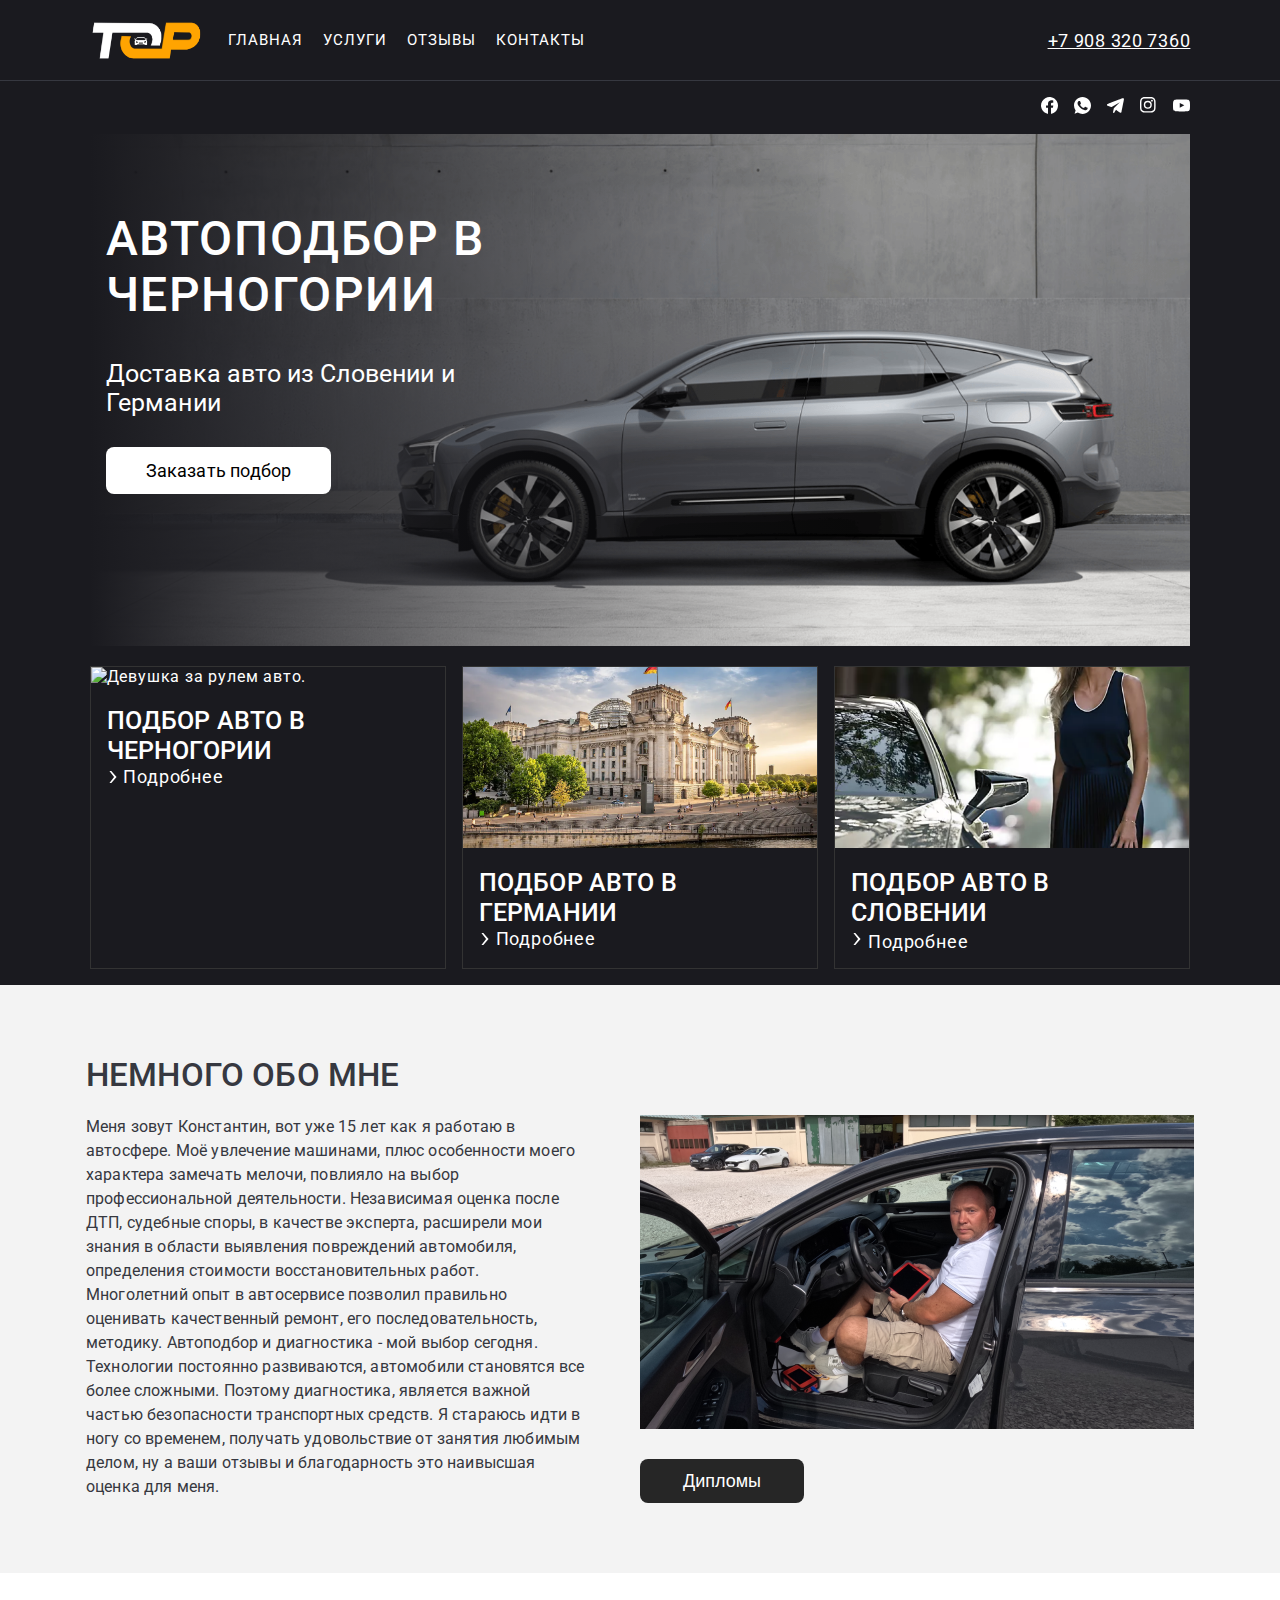
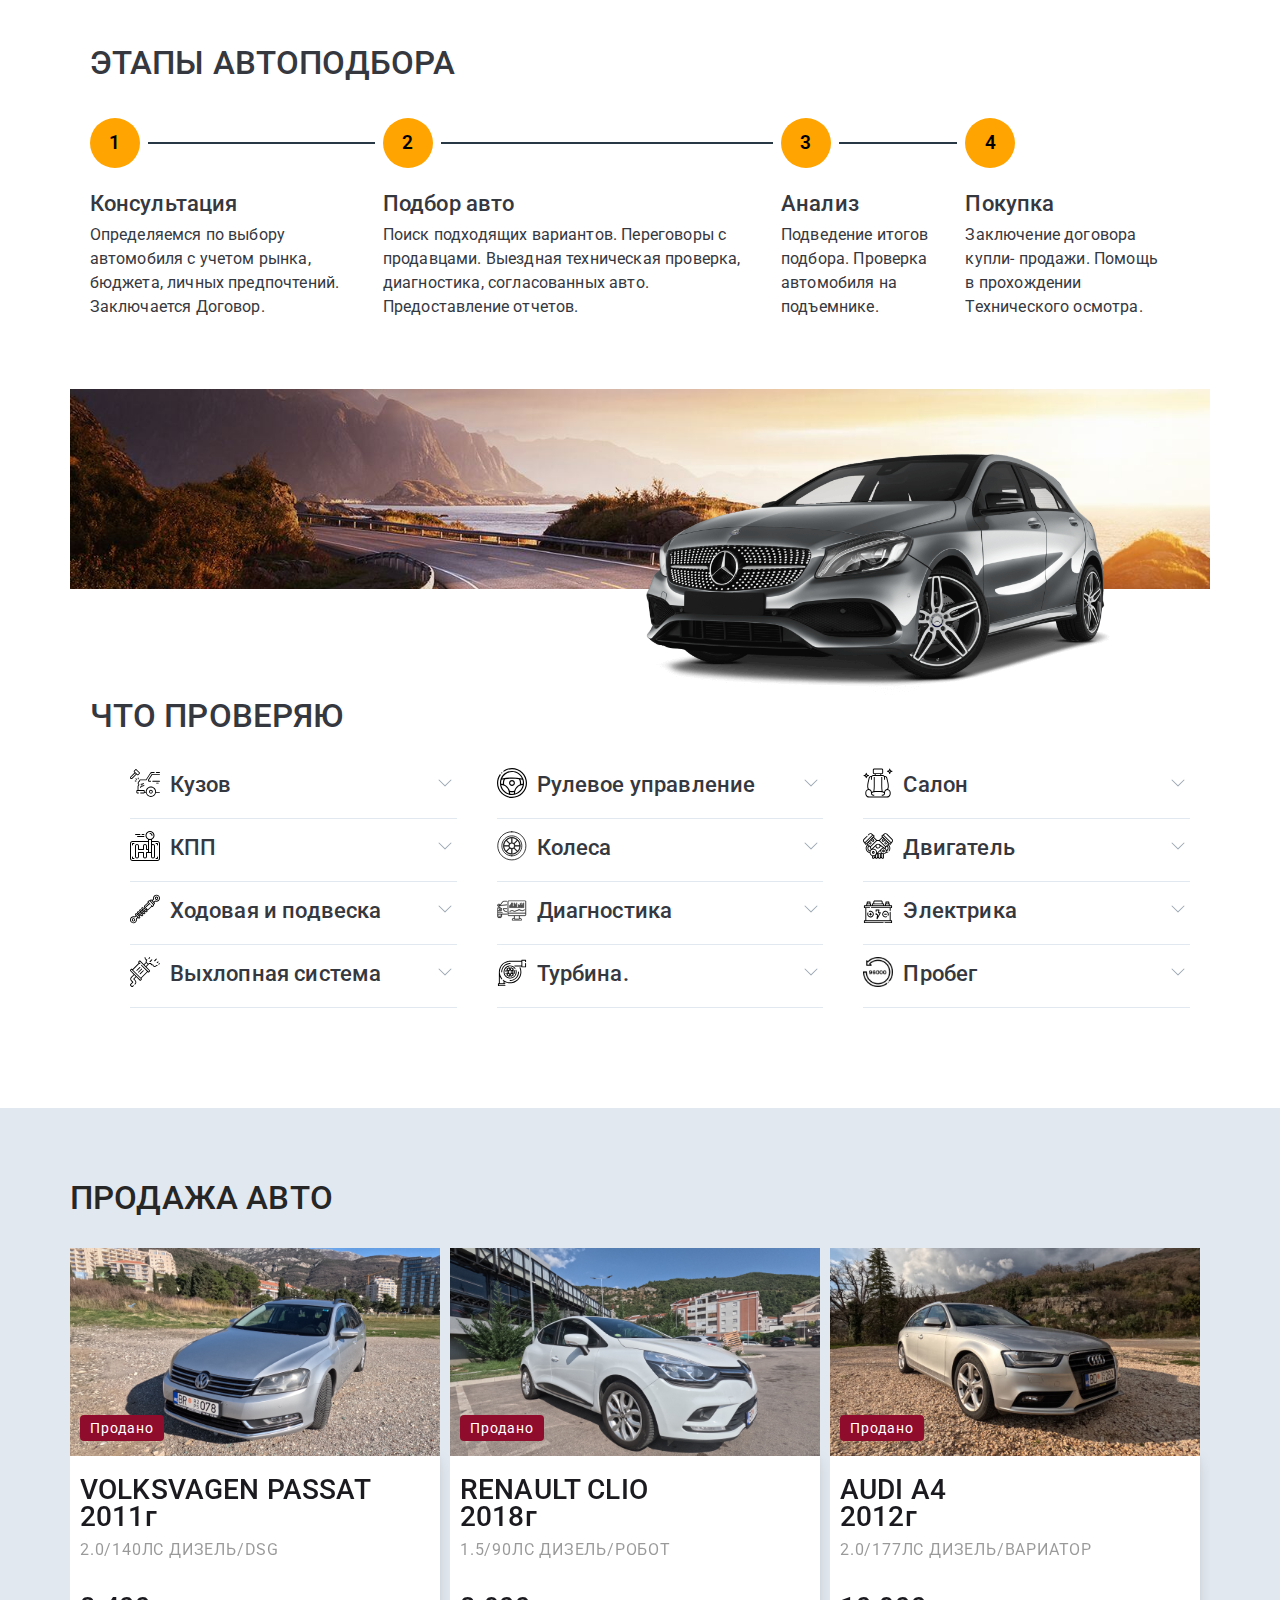
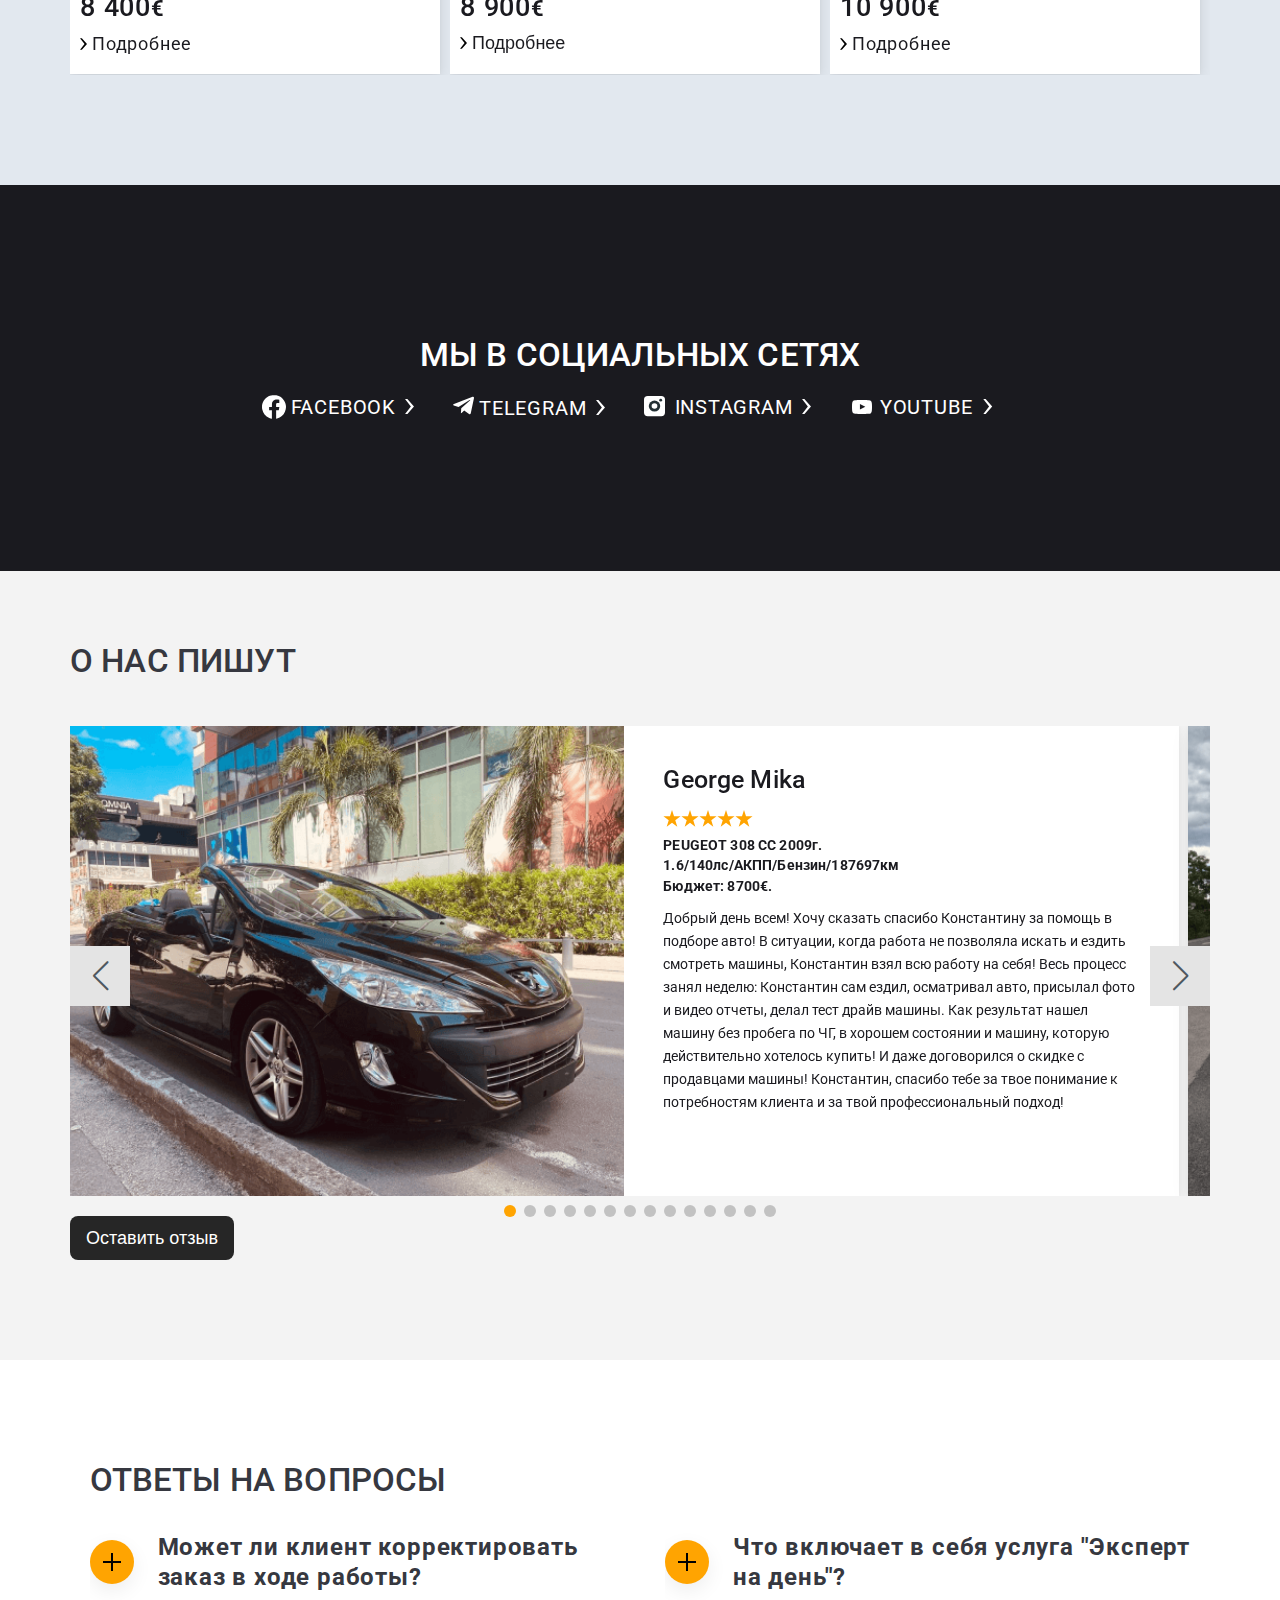
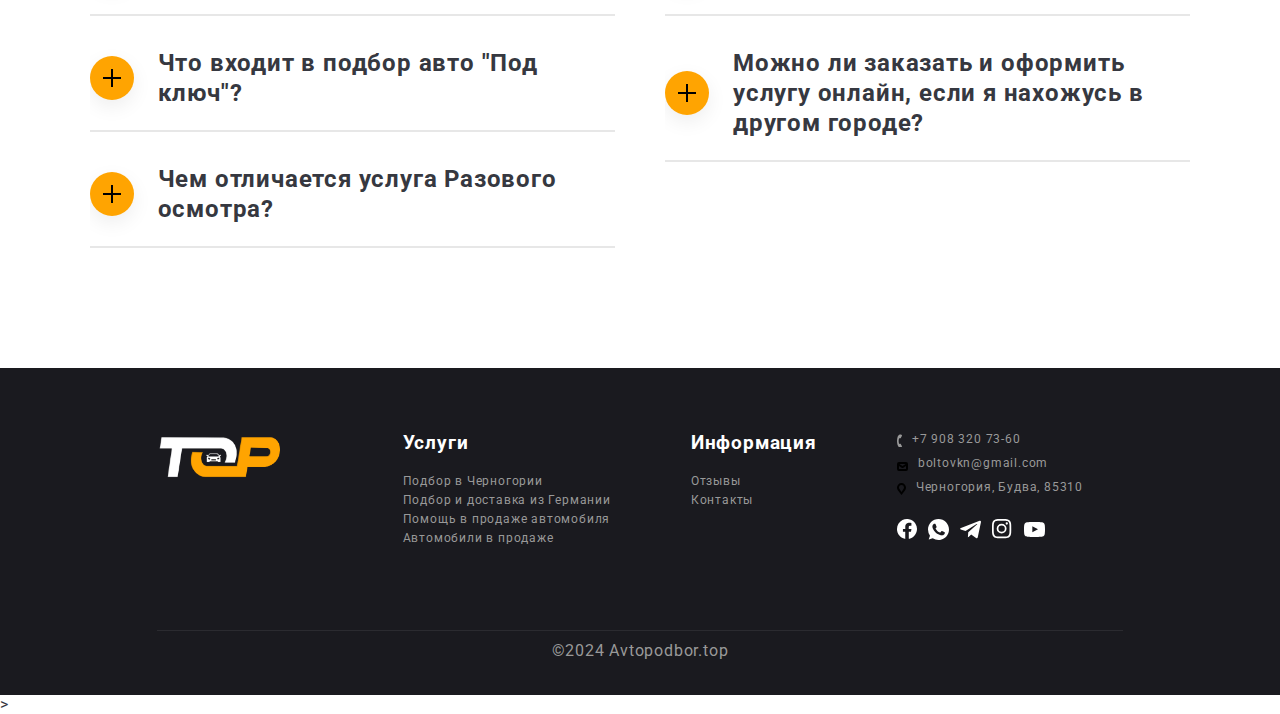
==== commit cc21d741: "Add files via upload" ====
--- a/index.html
+++ b/index.html
@@ -34,9 +34,10 @@
 	<link rel="stylesheet" type="text/css" href="css/swiper-slider-transformer.css" media="all"
 		onload="this.media='all';">
 	<link rel="stylesheet" type="text/css" href="swiper/swiper-bundle.min.css" media="all" onload="this.media='all';">
-	
-	<link href="https://fonts.googleapis.com/css2?family=Roboto:ital,wght@0,100..900;1,100..900&display=swap" rel="stylesheet">
-		
+
+	<link href="https://fonts.googleapis.com/css2?family=Roboto:ital,wght@0,100..900;1,100..900&display=swap"
+		rel="stylesheet">
+
 	<link rel="icon" href="https://example.com/favicon.ico" type="image/x-icon">
 	<link rel="icon" href="https://avtopodbor.top/favicon-16x16.png" type="image/png" sizes="16x16">
 	<link rel="shortcut icon" href="https://favicon.ico" type="image/x-icon">
@@ -66,14 +67,13 @@
 									<li class="menu-sub-link"><a data-goto=".page_section_1" href="services-montenegro.html">Автоподбор в
 											Черногории</a>
 									</li>
-									<li class="menu-sub-link"><a data-goto=".page_section_2" href="services-germany.html">ДОСТАВКА АВТО ИЗ
+									<li class="menu-sub-link"><a data-goto=".page_section_2" href="services-germany.html">ПОДБОР АВТО В
 											ГЕРМАНИИ</a>
 									</li>
-									<li class="menu-sub-link"><a href="services-slovenia.html">ДОСТАВКА АВТО ИЗ СЛОВЕНИИ</a>
+									<li class="menu-sub-link"><a href="services-slovenia.html">ПОДБОР АВТО ИЗ СЛОВЕНИИ</a>
 									</li>
 								</ul>
 							</li>
-							<li class="menu-link"><a href="#services-sale">ПРОДАЖА АВТО</a></li>
 							<li class="menu-link"><a href="reviews.html">Отзывы</a></li>
 							<li class="menu-link last-child"><a href="contacts.html">Контакты</a></li>
 							<!--social icon-->
@@ -213,7 +213,7 @@
 						<div class="main-picture-text__header ">
 							<h1 class="text__h1">АВТОПОДБОР В ЧЕРНОГОРИИ</h1>
 							<!-- <h1 class="text__h1">ПРОФЕССИОНАЛЬНЫЙ ПОДБОР АВТО</h1> -->
-						<p class="tagline-p">Доставка авто из Словении и Германии</p> 
+							<p class="tagline-p">Доставка авто из Словении и Германии</p>
 							<!-- <p class="tagline-p">Профессиональная помощь в подборе авто в Черногории. Доставка авто из Словении и
 								Германии</p> -->
 							<div class="box-button box-button-picture">
@@ -234,7 +234,7 @@
 					<a href="services-montenegro.html">
 						<div class="card-item-wrapper">
 							<div class="block-img">
-								<img src="images/img/card1.png" alt="Девушка за рулем авто.">
+								<img src="images/img/card4.png" alt="Девушка за рулем авто.">
 								<div class="card-gradient"></div>
 							</div>
 							<div class="card-title">
@@ -259,7 +259,7 @@
 								<div class="card-gradient"></div>
 							</div>
 							<div class="card-title">
-								<h4 class="text__h4">ДОСТАВКА АВТО ИЗ ГЕРМАНИИ</h4>
+								<h4 class="text__h4">ПОДБОР АВТО В ГЕРМАНИИ</h4>
 								<div class="read-moor">
 									<wb-icon class="wb-button__icon teaser-card__link-icon hydrated" aria-hidden="true" flip-rtl=""
 										name="chevron-right">
@@ -276,11 +276,11 @@
 					<a href="services-slovenia.html">
 						<div class="card-item-wrapper">
 							<div class="block-img">
-								<img src="images/img/1.png" alt="Авто и девушка">
+								<img src="images/img/card3.png" alt="Авто и девушка">
 								<div class="card-gradient"></div>
 							</div>
 							<div class="card-title">
-								<h4 class="text__h4">ДОСТАВКА АВТО ИЗ СЛОВЕНИИ</h4>
+								<h4 class="text__h4">ПОДБОР АВТО В СЛОВЕНИИ</h4>
 								<div class="read-moor">
 									<wb-icon class="wb-button__icon teaser-card__link-icon hydrated" aria-hidden="true" flip-rtl=""
 										name="chevron-right">
@@ -676,7 +676,7 @@
 											<div class="sst-price">
 												<span class="numder">8 400</span><span class="euro">€</span>
 											</div>
-																				<span class=" sst-btn" href="autoAudiA4.html">
+											<span class=" sst-btn" href="autoAudiA4.html">
 												<wb-icon class="wb-button__icon teaser-card__link-icon hydrated" aria-hidden="true" flip-rtl=""
 													name="chevron-right">
 													<svg style="width: 12px; height: 12px;" xmlns="http://www.w3.org/2000/svg"
@@ -684,7 +684,7 @@
 														<path d="M0 0h5.223l14.769 16.87L5.343 33.5H.12l12.908-16.63z"></path>
 													</svg></wb-icon>Подробнее
 											</span>
-											
+
 										</div>
 									</div>
 								</a>
@@ -712,7 +712,7 @@
 													<svg style="width: 12px; height: 12px;" xmlns="http://www.w3.org/2000/svg"
 														viewBox="0 0 20 33.5">
 														<path d="M0 0h5.223l14.769 16.87L5.343 33.5H.12l12.908-16.63z"></path>
-													</svg></wb-icon>Подробнее 
+													</svg></wb-icon>Подробнее
 												<!-- <span	style="padding-left: 10px;">→</span> -->
 											</button>
 										</div>
@@ -743,12 +743,12 @@
 														viewBox="0 0 20 33.5">
 														<path d="M0 0h5.223l14.769 16.87L5.343 33.5H.12l12.908-16.63z"></path>
 													</svg></wb-icon>Подробнее
-												</span>
-									</div>
+											</span>
+										</div>
 								</a>
 							</div>
 						</div>
-					
+
 					</div>
 					<div class="swiper-pagination  swiper-pagination-transformer "></div>
 				</div>
@@ -1437,7 +1437,45 @@
 							<div class="accordion__header ai-plus-header">
 								<div class="ai-arrow-box"></div>
 								<div class="ai-plus-title">
-									<h3>Чем отличается услуга разовой осмотра от подбора авто "Под ключ"?</h3>
+									<h3> Что входит в подбор авто "Под ключ"?</h3>
+								</div>
+							</div>
+							<div class="accordion__body">
+								<div class="accordion__content ">
+									Договор на подбор заключается на 1 месяц. Этого времени достаточно для анализа внутреннего рынка и
+									выбора подходящего авто. Подбор занимает в среднем около 2х-3х недель.
+								</div>
+								<ul class="li-arrow">Этапы улуги "Под ключ":
+									<li>Заключается Договор, вносится предоплата 200 евро.</li>
+									<li>Поиск авто относительно прописанных в Договоре параметров, по стоянкам, частным
+										обьявлениям, сайтам. Также рассматриваются и обсуждаются предложенныe вами машины.</li>
+									<li>Проводится полная проверка одобренных вами потенциальных вариантов. Количество комплексных
+										осмотров не более 6-7. Осмотры осуществляются в радиусе 100км.</li>
+									<li>Предоставляется полная информация о проведеных осмотрах (фото/видео). Ведутся
+										обсуждения, даются
+										рекомендации.</li>
+									<li>Контрольная проверка, совместно с вами, наиболее понравившегося варианта. Если
+										автомобиль полностью устраивает вас и эксперта, проводится осмотр на подъемнике. Стоимость
+										подъемника оплачивает клиент, как правило в пределах
+										10-20 евро. Ваше присутствие на этом этапе не обязательно, эксперт может проделать всю эту процедуру
+										самостоятельно. </li>
+									<li>Ведение переговоров с продавцом. Торг</li>
+									<li class="dots-li" style="padding-bottom: 16px;">Контроль и сопровождение сделки. Оплата оставшихся
+										200
+										евро за услугу передается при
+										Заключение
+										Договора Купли-продажи. При необходимости помощь в прохождение Тех. осмотра (Преглед).
+										Как
+										правило все эти процедуры делаются одним днем.</li>
+								</ul>
+							</div>
+						</div>
+						<!-- 3-->
+						<div class="accordion__item accordion-plus__item">
+							<div class="accordion__header ai-plus-header">
+								<div class="ai-arrow-box"></div>
+								<div class="ai-plus-title">
+									<h3>Чем отличается услуга Разового осмотра?</h3>
 								</div>
 							</div>
 							<div class="accordion__body">
@@ -1451,23 +1489,35 @@
 								</div>
 							</div>
 						</div>
-						<!-- 3 -->
+					</div>
+					<div class="block2">
+
 						<div class="accordion__item accordion-plus__item">
 							<div class="accordion__header ai-plus-header">
 								<div class="ai-arrow-box"></div>
 								<div class="ai-plus-title">
-									<h3>Есть ли сопровождение сделки?</h3>
+									<h3>Что включает в себя услуга "Эксперт на день"? </h3>
 								</div>
 							</div>
 							<div class="accordion__body">
-								<div class="accordion__content small-text-black">
-									Сопровождение сделки по покупке автомобиля включено в стоимость услуг "Под ключ" и «Эксперт на
-									день». В ходе услуги «Разовый осмотр», сопровождение сделки оплачивается отдельно. Также, услугу
-									«Сопровождение сделки» можно заказать отдельно.
-								</div>
-							</div>
-						</div>
-						<!-- 4 -->
+								<div class="accordion__content">
+									<ul class="li-arrow">Услуга включает в себя:
+										<li>Производится неограниченное количество осмотров выбранных клиентом автомобилей в
+											пределах
+											одного рабочего дня (с 9.00 до 18.00);</li>
+										<li>Если осмотры производятся на личном транспорте специалиста,то к стоимости Услуги
+											прибавляется
+											топливо.</li>
+										<li>Услуга может быть осуществлена дистанционно, без Вашего присутствия (по каждому
+											осмотренному
+											автомобилю будет отправлен отчет);</li>
+										<li>По окончанию всех осмотров специалист подведет итоги и даст свои рекомендации;
+										</li>
+									</ul>
+								</div>
+							</div>
+						</div>
+						<!--  -->
 						<div class="accordion__item accordion-plus__item">
 							<div class="accordion__header ai-plus-header">
 								<div class="ai-arrow-box"></div>
@@ -1482,115 +1532,9 @@
 								</div>
 							</div>
 						</div>
-					</div>
-					<div class="block2">
-						<!-- 5 -->
-						<div class="accordion__item accordion-plus__item">
-							<div class="accordion__header ai-plus-header">
-								<div class="ai-arrow-box"></div>
-								<div class="ai-plus-title">
-									<h3>Есть ли у вас какие-либо ограничения при подборе автомобиля? </h3>
-								</div>
-							</div>
-							<div class="accordion__body">
-								<div class="accordion__content">
-									<ul>
-										<li class="dots-li">При подборе "Под ключ" количество рассматриваемых авто неограниченно, тогда как
-											число осмотров отобранных вами потенциальных вариантов ограничено до 6-7.</li>
-										<li class="dots-li">Осмотры осуществляются в радиусе 100км.</li>
-									</ul>
-								</div>
-							</div>
-						</div>
-						<!-- 6 -->
-						<div class="accordion__item accordion-plus__item">
-							<div class="accordion__header ai-plus-header">
-								<div class="ai-arrow-box"></div>
-								<div class="ai-plus-title">
-									<h3>Что включает в себя услуга "Эксперт на день"? </h3>
-								</div>
-							</div>
-							<div class="accordion__body">
-								<div class="accordion__content">
-									<ul class="li-arrow">Услуга включает в себя:
-										<li class="dots-li">Производится неограниченное количество осмотров выбранных клиентом автомобилей в
-											пределах
-											одного рабочего дня (с 9.00 до 18.00);</li>
-										<li class="dots-li">Если осмотры производятся на личном транспорте специалиста,то к стоимости Услуги
-											прибавляется
-											топливо.</li>
-										<li class="dots-li">Услуга может быть осуществлена дистанционно, без Вашего присутствия (по каждому
-											осмотренному
-											автомобилю будет отправлен отчет);</li>
-										<li class="dots-li">По окончанию всех осмотров специалист подведет итоги и даст свои рекомендации;
-										</li>
-									</ul>
-								</div>
-							</div>
-						</div>
-						<!-- 7 -->
-						<div class="accordion__item accordion-plus__item">
-							<div class="accordion__header ai-plus-header">
-								<div class="ai-arrow-box"></div>
-								<div class="ai-plus-title">
-									<h3>Как производится оплата Ваших услуг? Берете ли вы предоплату?</h3>
-								</div>
-							</div>
-							<div class="accordion__body">
-								<div class="accordion__content ">
-									<ul class="li-arrow">
-										<li class="dots-li">Проверка авто – услуга оказывается без предоплаты. Я приезжаю на место встречи с
-											вами и продавцом, после чего провожу осмотр автомобиля. Далее Вы оплачиваете осмотр и получаете
-											подробный
-											отчет.</li>
-										<li class="dots-li">При подборе автомобиля «Под ключ» вносится предоплата 50% стоимости услуги в
-											момент подписания
-											договора, оставшиеся 50% оплачиваете при заключении Договора Купли-продажи с продавцом.</li><br>
-										<li>Оплата производится любым удобным для Вас способом (наличный/безналичный расчет)</li>
-									</ul>
-								</div>
-							</div>
-						</div>
-						<!-- 8 -->
-						<div class="accordion__item accordion-plus__item">
-							<div class="accordion__header ai-plus-header">
-								<div class="ai-arrow-box"></div>
-								<div class="ai-plus-title">
-									<h3>Срок действия подбора "Под ключ"? Что входит в услугу?</h3>
-								</div>
-							</div>
-							<div class="accordion__body">
-								<div class="accordion__content ">
-									Договор на подбор заключается на 1 месяц. Этого времени достаточно для анализа внутреннего рынка и
-									выбора подходящего авто. Подбор занимает в среднем около 2х-3х недель.
-								</div>
-								<ul class="li-arrow">Этапы улуги "Под ключ":
-									<li class="dots-li">Заключается Договор, вносится предоплата 200 евро.</li>
-									<li class="dots-li">Поиск авто относительно прописанных в Договоре параметров, по стоянкам, частным
-										обьявлениям,
-										сайтам. Также рассматриваются и обсуждаются предложенныe вами машины.</li>
-									<li class="dots-li">Проводится полная проверка одобренных вами потенциальных вариантов. Количество
-										осмотров не более
-										6-7.</li>
-									<li class="dots-li">Предоставляется полная информация о проведеных осмотрах (фото/видео). Ведутся
-										обсуждения, даются
-										рекомендации.</li>
-									<li class="dots-li">Контрольная проверка, совместно с вами, наиболее понравившегося варианта. Если
-										автомобиль полностью устраивает вас и эксперта, проводится осмотр на подъемнике. Стоимость
-										подъемника оплачивает клиент, как правило в пределах
-										10-20 евро. Ваше присутствие на этом этапе не обязательно, эксперт может проделать всю эту процедуру
-										самостоятельно. </li>
-									<li class="dots-li">Ведение переговоров с продавцом. Торг</li>
-									<li class="dots-li" style="padding-bottom: 16px;">Контроль и сопровождение сделки. Оплата оставшихся
-										200
-										евро за услугу передается при
-										Заключение
-										Договора Купли-продажи. При необходимости помощь в прохождение Тех. осмотра (Преглед).
-										Как
-										правило все эти процедуры делаются одним днем.</li>
-								</ul>
-							</div>
-						</div>
+
+
+
 					</div>
 				</div>
 			</div>
@@ -2121,35 +2065,35 @@
 		</script>
 		<!--JS---Swiper-slider-transformer -->
 		<script>
-window.addEventListener('DOMContentLoaded', () => {
-const resizableSwiper = (breakpoint, swiperClass, swiperSettings, callback) => {
-	let swiper;
-	breakpoint = window.matchMedia(breakpoint);
-	const enableSwiper = function(className, settings) {
-		swiper = new Swiper(className, settings);
-
-		if (callback) {
-			callback(swiper);
-		}
-	}
-	const checker = function() {
-		if (breakpoint.matches) {
-			return enableSwiper(swiperClass, swiperSettings);
-		} else {
-			if (swiper !== undefined) swiper.destroy(true, true);
-			return;
-		}
-	};
-	breakpoint.addEventListener('change', checker);
-	checker();
-}
-const someFunc = (instance) => {
-	if (instance) {
-		instance.on('slideChange', function (e) {
-			console.log('*** mySwiper.activeIndex', instance.activeIndex);
-		});
-	}
-};		
+			window.addEventListener('DOMContentLoaded', () => {
+				const resizableSwiper = (breakpoint, swiperClass, swiperSettings, callback) => {
+					let swiper;
+					breakpoint = window.matchMedia(breakpoint);
+					const enableSwiper = function (className, settings) {
+						swiper = new Swiper(className, settings);
+
+						if (callback) {
+							callback(swiper);
+						}
+					}
+					const checker = function () {
+						if (breakpoint.matches) {
+							return enableSwiper(swiperClass, swiperSettings);
+						} else {
+							if (swiper !== undefined) swiper.destroy(true, true);
+							return;
+						}
+					};
+					breakpoint.addEventListener('change', checker);
+					checker();
+				}
+				const someFunc = (instance) => {
+					if (instance) {
+						instance.on('slideChange', function (e) {
+							console.log('*** mySwiper.activeIndex', instance.activeIndex);
+						});
+					}
+				};
 				resizableSwiper(
 					'(max-width: 786px)',
 					'.slider-1',
@@ -2167,18 +2111,21 @@
 			});
 		</script>
 		<!-- JS #accordion2 oткрываются один-->
-	<script>
-		new ItcAccordion(document.querySelector('#accordion2'), {
-			alwaysOpen: false
-		});
-	</script>
-	<!-- JS #accordion1 oткрываются все -->
-	<script>
-		new ItcAccordion(document.querySelector('#accordion1'), {
-			alwaysOpen: true
-		});
-	</script>>
+		<script>
+			new ItcAccordion(document.querySelector('#accordion2'), {
+				alwaysOpen: false
+			});
+		</script>
+		<!-- JS #accordion1 oткрываются все -->
+		<script>
+			new ItcAccordion(document.querySelector('#accordion1'), {
+				alwaysOpen: true
+			});
+		</script>>
 	</div>
 </body>
 
-</html>+</html>
+
+
+<!-- <svg width="24" height="24" viewBox="0 0 24 24" focusable="false" class="TYVfy NMm5M"><path d="M4 4v2.01C5.83 3.58 8.73 2 12.01 2 17.53 2 22 6.48 22 12s-4.47 10-9.99 10C6.48 22 2 17.52 2 12h2c0 4.42 3.58 8 8 8s8-3.58 8-8-3.58-8-8-8C9.04 4 6.47 5.61 5.09 8H8v2H2V4h2z"></path><path d="M13 12V6h-2v7l4.97 3.49 1.26-1.55z"></path></svg> -->--- a/css/services-germany.css
+++ b/css/services-germany.css
@@ -183,9 +183,7 @@
   width: 100%;
 }
 .block-headerpict img {
-  width: 40px; 
-  height: 40px;
-  margin-bottom: 2px;
+   margin-bottom: 2px;
 }
 .accordion-header-germany {
   text-align: center;
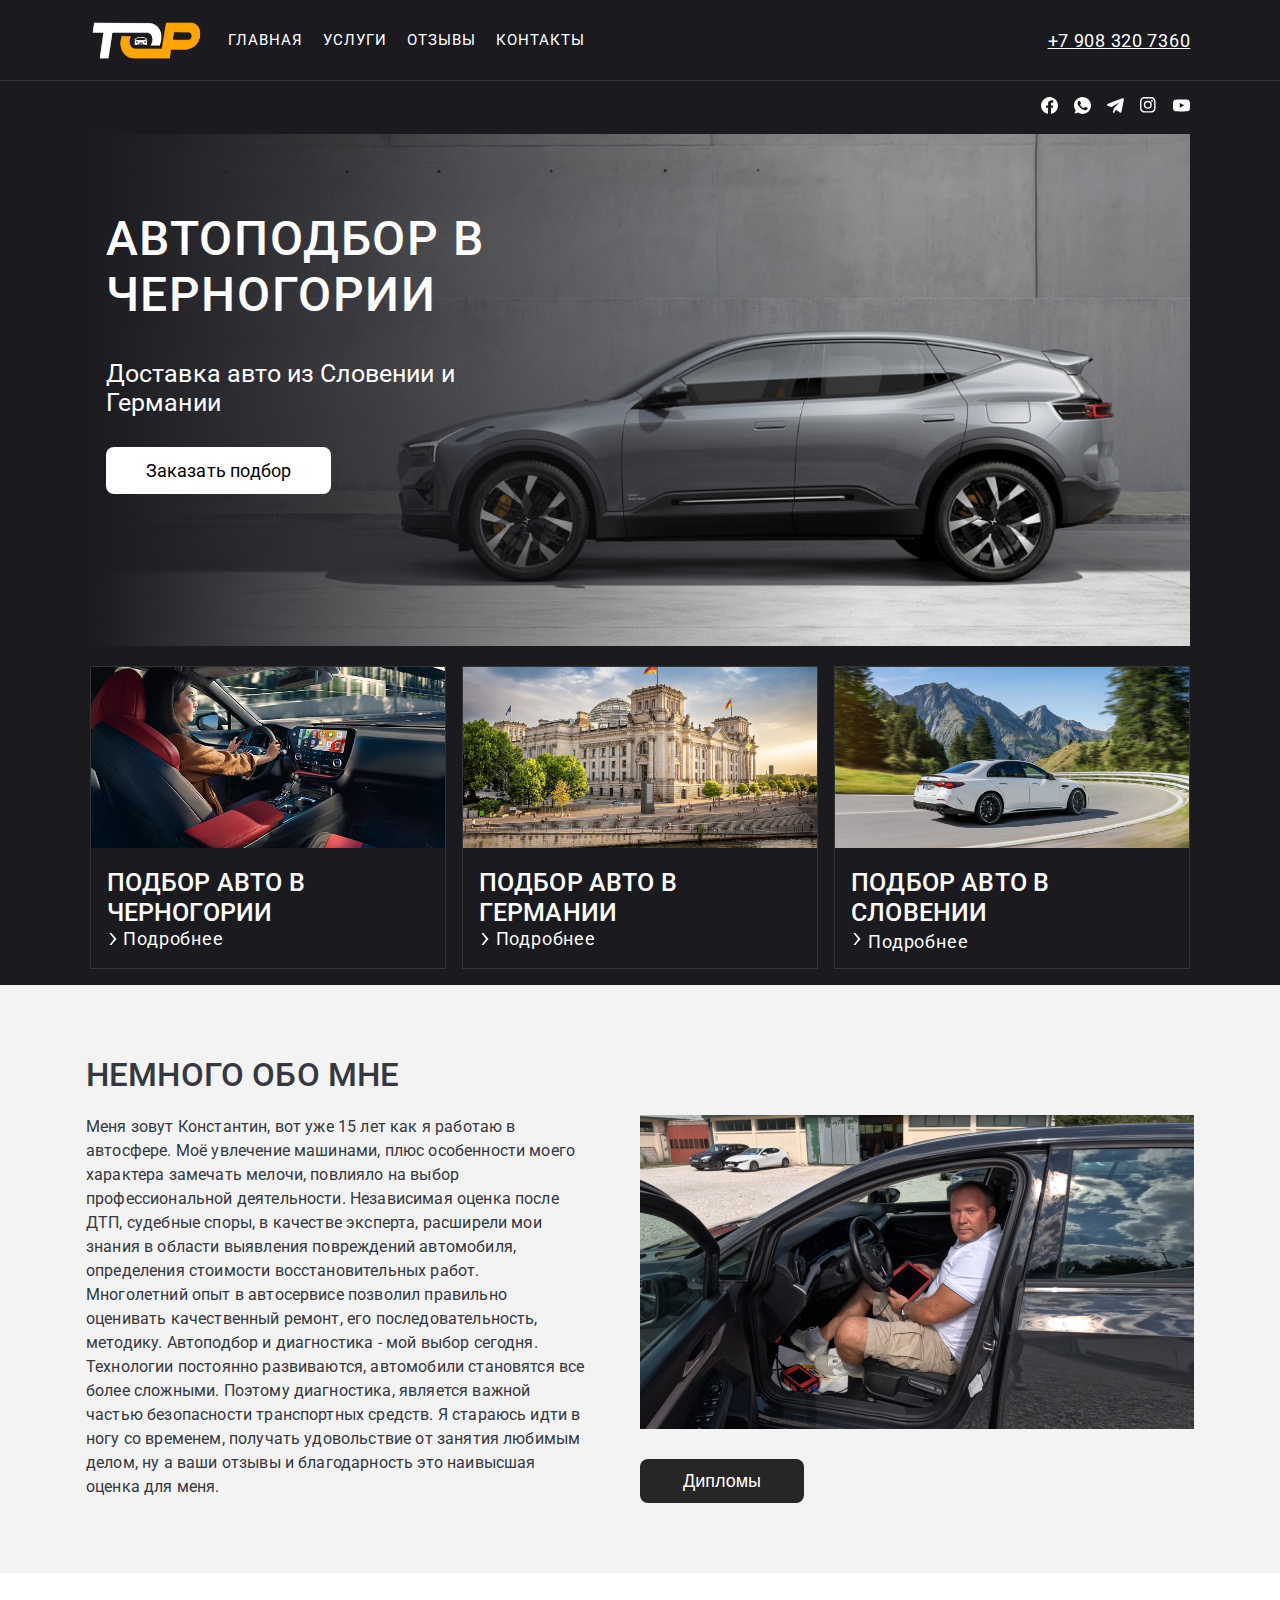
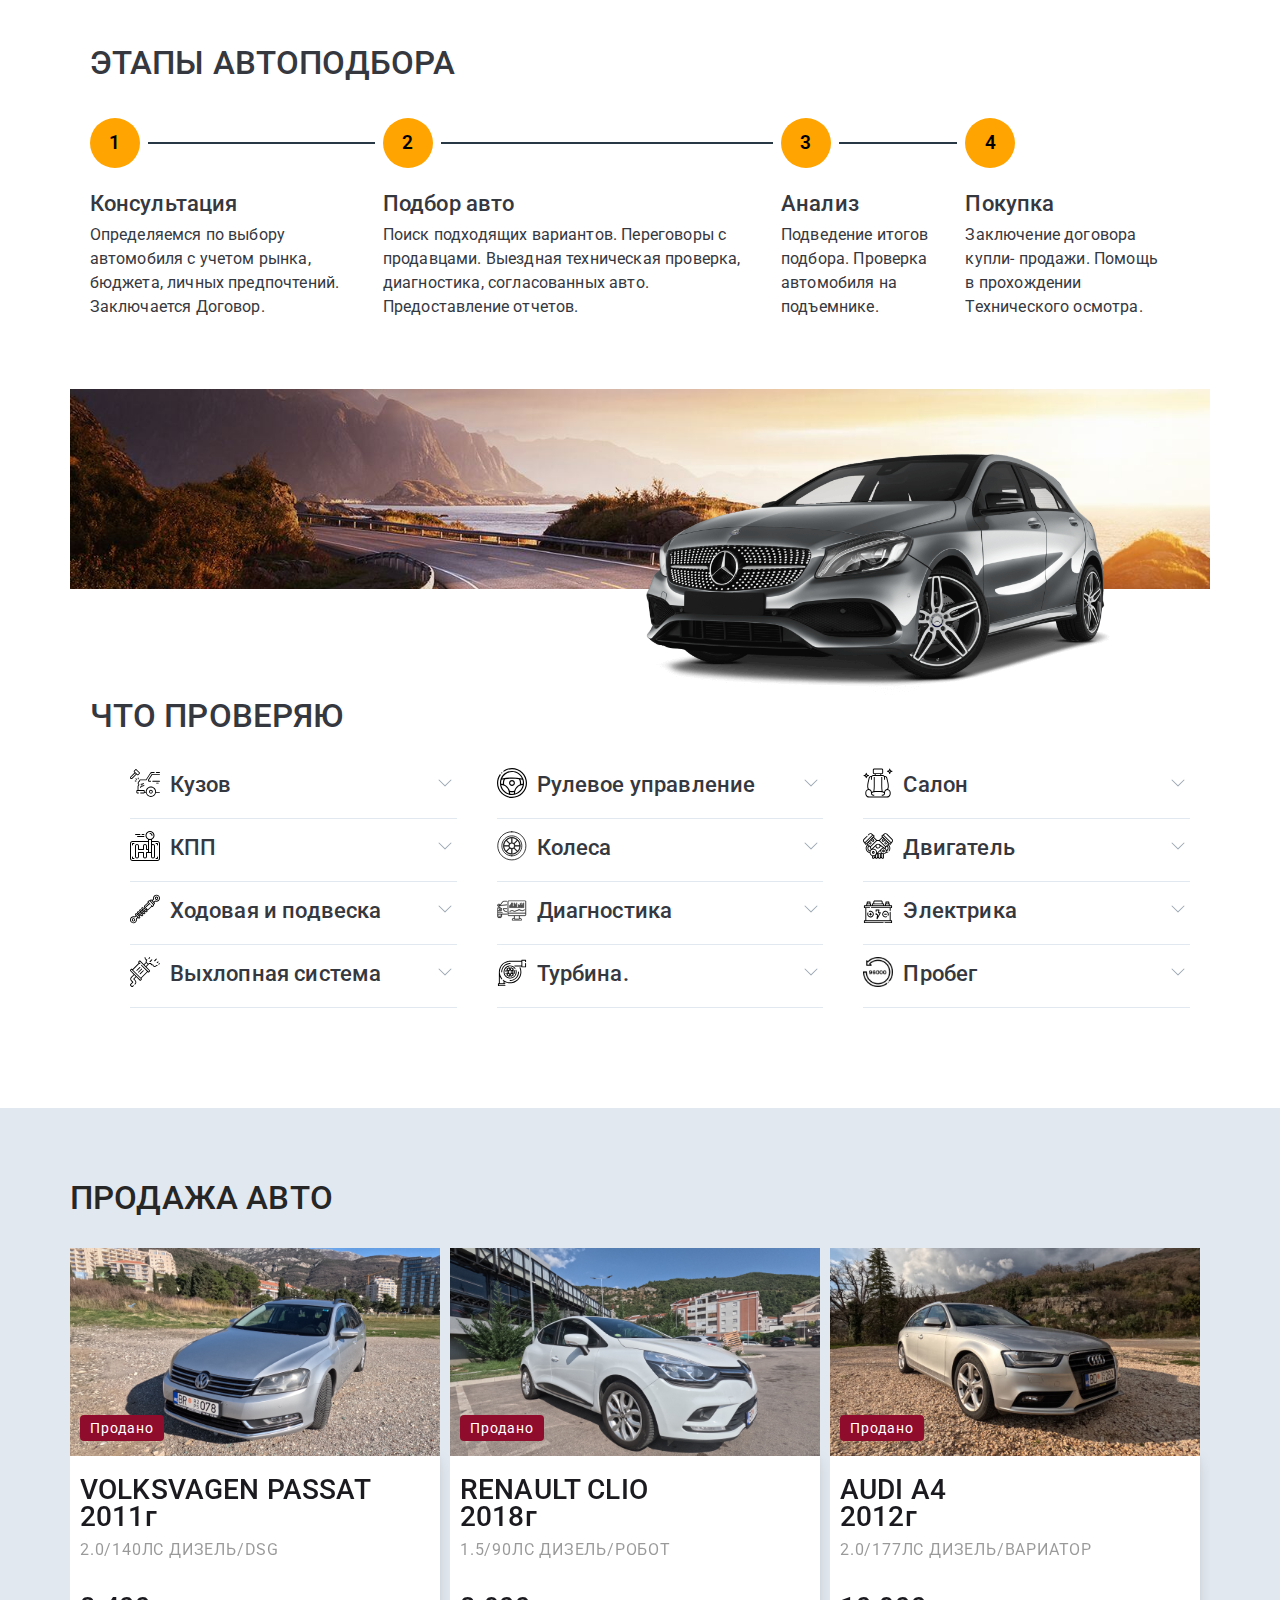
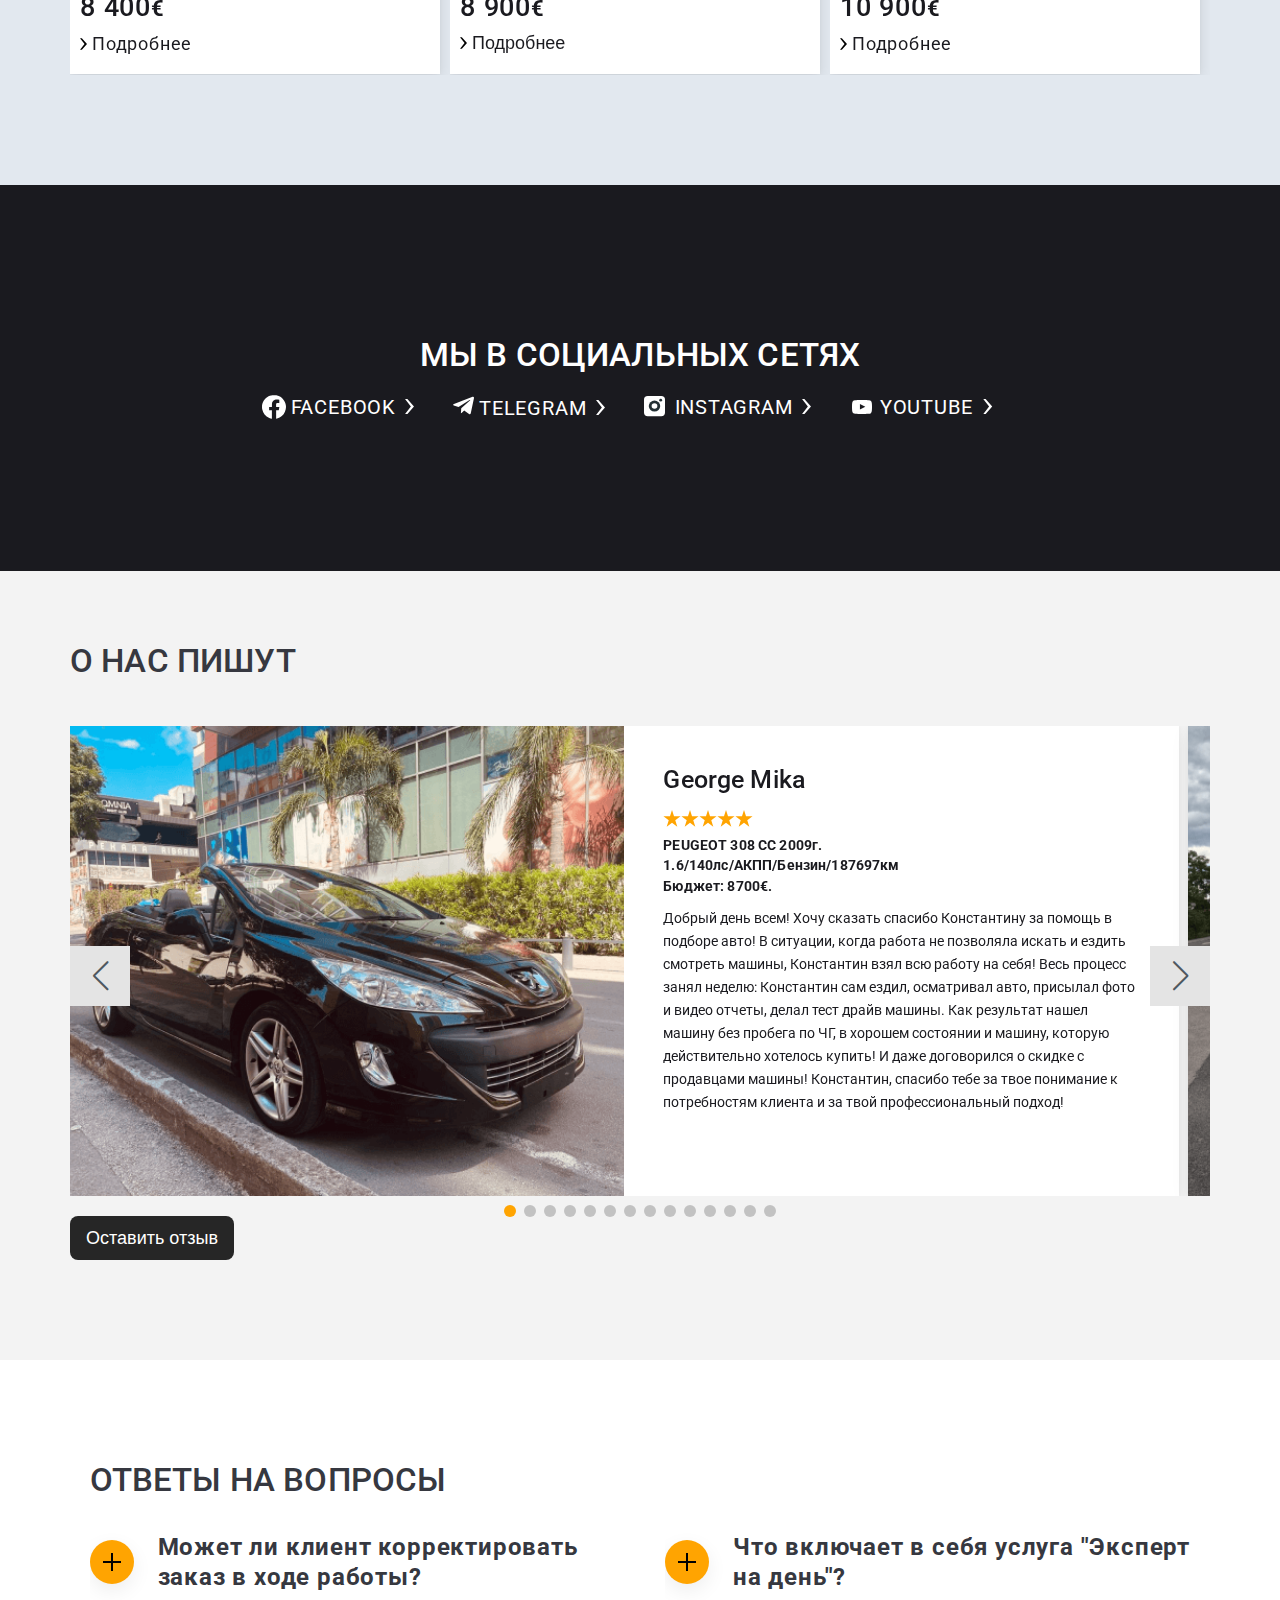
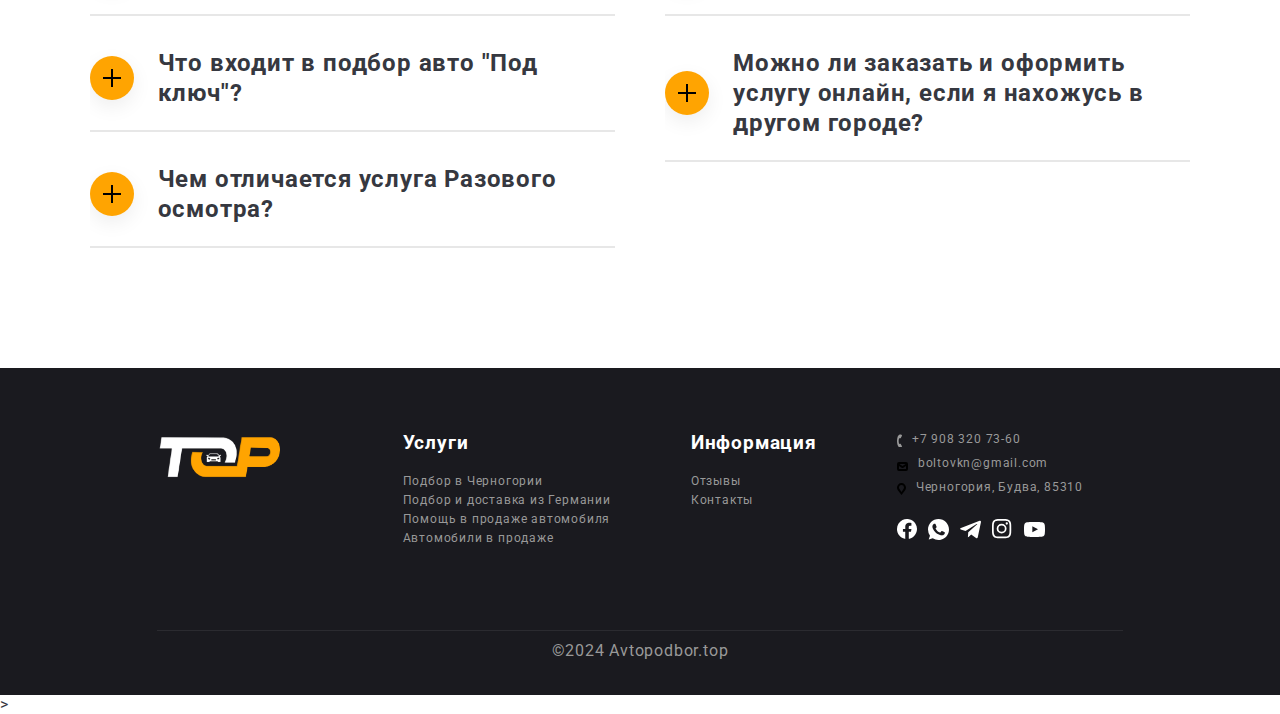
==== commit 602829ea: "Add files via upload" ====
--- a/index.html
+++ b/index.html
@@ -234,7 +234,7 @@
 					<a href="services-montenegro.html">
 						<div class="card-item-wrapper">
 							<div class="block-img">
-								<img src="images/img/card4.png" alt="Девушка за рулем авто.">
+								<img src="images/img/card1.png" alt="Девушка за рулем авто.">
 								<div class="card-gradient"></div>
 							</div>
 							<div class="card-title">
--- a/css/global.css
+++ b/css/global.css
@@ -1,13 +1,3 @@
-
-/* @font-face {
-  font-family:"ArialBlack";
-  src: url("fonts/ArialBlack.ttf");
-  font-weight: normal;
-  font-style: normal;
-  font-display: swap;
-} */
-
-
 *,
 *:before,
 *:after {
@@ -58,8 +48,7 @@
 a {
   text-decoration: none;
   cursor: pointer;
-  color: #fff;
-}
+  }
 body {
   min-width: 320px;
   min-height: 100%;
@@ -259,23 +248,10 @@
   padding-bottom: 30px;
   padding-left: 25px;
 }
-@media (max-width: 1440px) {
-  /* .text__h4 {
-    font-size: 20px;
-  } */
-
-
-
-
-
-
-}
-/* @media (max-width: 1024px) { */
- 
 @media (max-width: 900px) {
 	.text__h1 {
-		font-size: 1.9rem;
-		line-height: 2.2rem;
+		font-size: 2.4rem;
+		line-height: 2.6rem;
   }
 	.block-container {
 		width: 100%;}
@@ -313,6 +289,11 @@
     font-size: 30px;
     line-height: 2.1rem;
   }
+
+	.text__h1 {
+		font-size: 1.8rem;
+		line-height: 2.1rem;
+  }
  }
 @media (max-width: 350px) {
   .text__h2 {
--- a/css/underheader.css
+++ b/css/underheader.css
@@ -84,6 +84,9 @@
   }
 }
 @media (max-width: 900px) {
+	.tagline-p {
+    max-width: auto; 
+   }
   .header-container {
     width: 100%;
     max-width: 1678px;
--- a/css/services-germany.css
+++ b/css/services-germany.css
@@ -6,7 +6,6 @@
   --wb-grey-70: #bbb;
 }
 
-
 .list {
   position: relative;
   flex: 0 0 25%;
@@ -29,7 +28,6 @@
 .list-text h3 {
   padding-bottom: 20px;
 }
-
 .list::before {
   box-shadow: none;
   display: block;
@@ -183,150 +181,145 @@
   width: 100%;
 }
 .block-headerpict img {
-   margin-bottom: 2px;
+  width: 35px;
+  margin-bottom: 2px;
 }
 .accordion-header-germany {
   text-align: center;
   padding-bottom: 50px;
 }
 
-
-
 /* .block-list__ */
 
-.price-list-gap{
-padding-top: 16px;
-}
-
-.price-list-explanation{
-	padding-top: 16px;
-}
-.germany-comments{
-	padding-top: 50px;
-	width: 80%;
-margin: 0 auto;
-text-align: center;
+.price-list-gap {
+  padding-top: 16px;
+}
+
+.price-list-explanation {
+  padding-top: 16px;
+}
+.germany-comments {
+  padding-top: 50px;
+  width: 80%;
+  margin: 0 auto;
+  text-align: center;
 }
 .block-list__wrapper {
- display: flex; 
+  display: flex;
   flex-wrap: wrap;
 }
-.block-list__wrapper-bottom{
-	padding-top: 100px;
-	padding-bottom: 100px;
-}
-.block-list__wrapper-up{
-	padding-top: 100px;
-}
-.block-list img{
- 	width: 100%;
-	object-fit: cover;
-	display: block;
-	}
-.block-list-bottom{
-	overflow: hidden;
-	width: 100%; 
-	}
-.block-list1{
-	max-width: 37%;
-	margin: auto;
+.block-list__wrapper-bottom {
+  padding-top: 100px;
+  padding-bottom: 100px;
+}
+.block-list__wrapper-up {
+  padding-top: 100px;
+}
+.block-list img {
+  width: 100%;
+  object-fit: cover;
+  display: block;
+}
+.block-list-bottom {
+  overflow: hidden;
+  width: 100%;
+}
+.block-list1 {
+  max-width: 37%;
+  margin: auto;
 }
 .block-list {
   flex: 0 0 50%;
-	}
-.price-list{
-text-align: start;
-}
-.price-list li::before{
-	  padding-inline-end:12px;
-    color: #666666;
-    transform: translateX(-100%);
-    content: '›';
+}
+.price-list {
+  text-align: start;
+}
+.price-list li::before {
+  padding-inline-end: 12px;
+  color: #666666;
+  transform: translateX(-100%);
+  content: "›";
 }
 /*-----*/
-
-
-
-
+.additional {
+  background-color: #1a1a1f;
+  /* background-color: #e2e8ef;
+  color: #262626; */
+  padding-top: 70px;
+  padding-bottom: 70px;
+  margin-bottom: 100px;
+}
+.additional-items {
+  display: flex;
+  padding: 0 16px 0 16px;
+  gap: 16px;
+}
+.additional-item {
+  overflow: hidden;
+  color: #262626;
+  display: flex;
+  flex-direction: column;
+  text-align: start;
+  background-color: transparent;
+  flex: 0 0 33.3333%;
+}
+.additional-item img {
+  width: 100%;
+  height: 100%;
+  display: block;
+  transition: all 1s ease-out;
+  object-fit: cover;
+  position: absolute;
+  top: 0;
+  left: 0;
+}
+.additional-item:hover img {
+  transform: scale(1.1);
+  display: inline-block;
+}
 /* .price-germany */
 .price-germany {
-	margin-top: 50px;
-padding-top: 100px;
-	padding-bottom: 100px;
-/* background-color: #e2e8ef; */
-/* background-color: #f3f3f3;   */
+  margin-top: 50px;
+  padding-top: 100px;
+  padding-bottom: 100px;
+  /* background-color: #e2e8ef; */
+  /* background-color: #f3f3f3;   */
   max-width: 100%;
-  
 }
 .price-germany__wrapper {
   display: flex;
-  gap: 30px;
+  gap: 14px;
 }
 .germany-block {
-	/* border: 1px solid #969ca3; */
+  /* border: 1px solid #969ca3; */
   flex: 0 0 50%;
-	height: 100%;
-
-	/* box-shadow: 0px 0px 4px 0px rgba(0, 0, 0, 0.30); */
+  height: 100%;
+  /* box-shadow: 0px 0px 4px 0px rgba(0, 0, 0, 0.30); */
 }
 .germany-block img {
-	
   display: block;
   width: 100%;
-	height: 100%;
-	 object-fit: cover; 
-	 
-
+  height: 100%;
+  object-fit: cover;
 }
 .germany-block {
   display: flex;
-	flex-direction: column;
-}
-.germany-item__text{
-	padding: 16px;
-	background-color: #fff;
-
-}
-.germany-block__img{
- background-color: #262626; 
-	height: 422px;
-} 
-
-
-
-
-
-
-
-/* brands */
-.brands{
-	background-color: #1a1a1f;
-}
-.brands__wrapper{
-	padding-top: 130px;
-	padding-bottom: 130px;
-	display: flex;
-}
-.brands__wrapper-up{
-align-items: center;
-flex: 0 0 50%;
-	
-}
-.brands__wrapper-bottom{
-align-items: center;
-flex: 0 0 50%;
-}
-
-
-.brands-item-block{
-	display: flex;
-	justify-content: space-around;
-
-}
-
-.brands-item{
-	text-align: center;
-	flex: 0 0 33.33%;
+  flex-direction: column;
+}
+.germany-item__text {
+  padding: 16px;
+  background-color: #fff;
+}
+.germany-block__img {
+  background-color: #262626;
+  height: 350px;
+}
+
+
+
+
+.accordion-block-germany{
+	padding-top: 10px;
 
 }
 /* sale */
@@ -340,85 +333,90 @@
   padding-bottom: 100px;
 }
 
-
-/* 
- hr{
-margin-top: 1.8rem;
-margin-bottom: 1.8rem;
-border: 0;
-border-top: 1px solid rgba(0, 0, 0, .1);
-}  */
+.accordion__header-germany {
+  font-weight: 300;
+  font-size: 20px;
+}
+
+.germany-marker li {
+  list-style-type: square;
+  margin-left: 20px;
+  padding-bottom: 10px;
+}
+.germany-marker {
+  padding-inline-start: 20px;
+}
+
 
 /*--------------------------*/
 
 @media (max-width: 1124px) {
-
-	.block-list__wrapper-bottom{
-		flex-direction: column-reverse;
-		padding-top: 50px;
-	}
-	.block-list-up{
-margin-bottom: 30px;
-	padding-inline-end: 14.7rem;  
-	}
-	.block-list-bottom{
-		padding-inline-end: 14.7rem;
-		margin-bottom: 30px;
-	}
-
-	.block-list__wrapper-up{
-		flex-direction: column;
-	}
-		.block-list1{
-		padding-right: 16px;
-			padding-inline-start: 14.7rem;
-			max-width: 100%;
-			}
-		}
+  .block-list__wrapper-bottom {
+    flex-direction: column-reverse;
+    padding-top: 50px;
+  }
+  .block-list-up {
+    margin-bottom: 30px;
+    padding-inline-end: 14.7rem;
+  }
+  .block-list-bottom {
+    padding-inline-start: 14.7rem;
+    margin-bottom: 30px;
+  }
+
+  .block-list__wrapper-up {
+    flex-direction: column;
+  }
+  .block-list1 {
+    padding-right: 16px;
+    padding-inline-start: 14.7rem;
+    max-width: 100%;
+  }
+}
 
 @media (max-width: 920px) {
-
-	.text-row-h1 {
+  .text-row-h1 {
     flex: 0 0 63%;
-}
-
-
+  }
   .inspection-wrapper-germany {
     padding-top: 2rem;
   }
   .block-list {
     flex: 0 0 100%;
-     }
-	 .block-list {
-		flex: 0 0 100%;
-		}
-		.brands__wrapper {
-				flex-direction: column;
-				padding-top: 55px;
-				padding-bottom: 55px;
-					}
-		.brands__wrapper-bottom {
-			padding-top: 16px;
-			}
-		.germany-comments {
-			 width: 100%; 
-			 padding-top: 0px;
-			}
-					.block-list__wrapper-up {
-				padding-top: 50px;
-			}
-			.sale {
-				padding-top: 20px;
-			}
-		}
+  }
+  .block-list {
+    flex: 0 0 100%;
+  }
+  .germany-comments {
+    width: 100%;
+  }
+  .block-list__wrapper-up {
+    padding-top: 50px;
+  }
+  .sale {
+    padding-top: 20px;
+  }
+}
 
 @media (max-width: 768px) {
-	.block-itemd {
+  .additional-items {
+    flex-direction: column;
+    padding: 0px;
+    gap: 0px;
+  }
+
+  .additional-item {
+		padding: 0 16px 16px 16px;
+       
+    flex: 0 0 100%;
+  }
+
+  .block-itemd {
     margin-top: 0px;
-}
-.block-list__wrapper-bottom {
-	padding-bottom: 30px;
-}
+  }
+  .block-list__wrapper-bottom {
+    padding-bottom: 30px;
+  }
   .text {
     width: 50%;
   }
@@ -449,55 +447,62 @@
     width: 90%;
     flex-direction: column;
   }
- 	.block-list-up{
-			padding-inline-end: 0rem;  
-					}
-			.block-list-bottom{
-				padding-inline-end: 0rem;
-				margin-bottom: 30px;
-			}
-			.block-list1{
-				padding-inline-start: 0rem;
-				padding-left: 16px;
-				padding-right: 16px;
-				}
-
-			} 
-  @media (max-width: 604px) {
-		.text-row {
-			padding: 0px; 
-			flex-direction: column;
-		}		
-    .block-picture img {
-      height: 300px;
-    }
-    .block-title {
-      padding-top: 10px;
-    }
-    .picture-box picture img {
-      height: 300px;
-    }
-  }
-
-  @media (max-width: 425px) {
-    .block-picture img {
-      height: 270px;
-    }
-    .small-line-germany {
-      margin-top: 16px;
-    }
-    .text-row {
-      text-align: center;
-    }
-		.sale {
-			padding-bottom: 50px;
-		}
-		.brands-item img{
-			width: 50px;
-		}
-		.block-title {
-			padding-top: 20px;
-		}
-  }
-
-
+  .block-list-up {
+    padding-inline-end: 0rem;
+  }
+  .block-list-bottom {
+    padding-inline-start: 0rem;
+    margin-bottom: 30px;
+  }
+  .block-list1 {
+    padding-inline-start: 0rem;
+    padding-left: 16px;
+    padding-right: 16px;
+  }
+  .germany-comments {
+    padding-top: 0px;
+  }
+}
+@media (max-width: 604px) {
+  .germany-marker {
+    padding-inline-start: 0px;
+  }
+
+  .text-row {
+		gap: 0px;
+		padding-bottom:30px ;
+    flex-direction: column;
+  }
+  .block-picture img {
+    height: 300px;
+  }
+  .block-title {
+    padding-top: 10px;
+  }
+  .picture-box picture img {
+    height: 300px;
+  }
+}
+
+@media (max-width: 425px) {
+  .block-picture img {
+    height: 270px;
+  }
+  .small-line-germany {
+    margin-top: 16px;
+  }
+  .text-row {
+    text-align: center;
+  }
+  .sale {
+    padding-bottom: 50px;
+  }
+ 
+  .block-title {
+    padding-top: 0px;
+  }
+	.block-list__wrapper-up {
+    padding-top: 25px;
+  }
+
+}--- a/css/services-montenegro.css
+++ b/css/services-montenegro.css
@@ -1,4 +1,5 @@
-.btn-servise a {
+.btn-servise {
+	text-align: center;
   width: 170px;
 	height: 44px;
   display: flex;
@@ -13,13 +14,19 @@
   letter-spacing: 0.01em;
   color: #fff;
 }
-.btn-servise:hover a {
+.btn-servise:hover  {
   background-color: transparent;
   border: 1px solid #b0b8c0;;
   color: #1a1a1f;
 }
+.btn-servise a  {
+  color: #fff;
+}
+.btn-servise:hover a  {
+  color: #000;
+}
 .btn-servise-mne {
-  padding-top: 25px;
+ margin-top: 25px;
 }
 .services-mne {
   background-color: #1a1a1f;
@@ -29,7 +36,7 @@
 .mne-line {
   background-color: #363840;
   width: 50%;
-  margin-top: 50px;
+  margin-top: 20px;
   margin-bottom: 10px;
   content: "";
   height: 1px;
@@ -52,7 +59,7 @@
 .mne-picture__block-text {
   width: 50%;
   margin-left: 10%;
-  margin-top: 35%;
+  margin-top: 40%;
   padding-bottom: 35px;
 }
 .mne-cards {
@@ -261,9 +268,6 @@
   .btn-servise a {
     width: 100%;
   }
-  .btn-servise-mne {
-    padding-top: 20px;
-  }
   .mne-text-p li {
     font-size: 14px;
   }
--- a/css/accordionIcon.css
+++ b/css/accordionIcon.css
@@ -21,25 +21,13 @@
 .img-line-box {
   margin-bottom: 60px;
 }
-
-/* .accordion-blocks:last-child{
-
-
-} */
-
 /*accordion--------*/
-
 .accordion__body a{
 	color:blue;
-
-
 }
 .accordion__body a:hover{
 text-decoration: underline;
-
-}
-
-
+}
 .accordion-section {
   padding-bottom: 100px;
   padding-top: 47px;
@@ -49,7 +37,6 @@
 .accordion-blocks {
   display: flex;
 }
-
 .accordion-block {
   flex: 0 0 33.33333%;
   padding-left: 40px;
@@ -74,7 +61,6 @@
   transition: background-color 0.2s ease-out;
 }
 .accordion__header-icon {
-   /* color: #333333; */
   color: #363840; 
   font-size: 25px;
   text-align: left;
@@ -96,13 +82,14 @@
 .accordion__item_slidedown .accordion__box-icon {
   transform: rotate(-180deg);
 }
-.accordion__content {
-  padding: 0.75rem 0 1rem 0;
-}
+.li-arrow li{
+  list-style-type: square;
+    margin-left: 20px;
+    padding-bottom: 10px;
+	}
 .accordion__item:not(.accordion__item_show) .accordion__body {
   display: none;
 }
-
 /* STEPS */
 .steps {
   background-color: #f3f3f3;
@@ -162,7 +149,6 @@
 .step__text h4 {
   padding-bottom: 7px;
 }
-
 /* accordion-plus */
 .accordion-plus {
   padding-top: 100px;
@@ -195,10 +181,8 @@
 }
 .ai-plus-header h3 {
   color: #363840;
-  /* color: #1c1c1b; */
   font-size: 24px;
   line-height: 30px;
-  /* font-weight: bold; */
   margin: 0;
 }
 .ai-plus-title {
@@ -235,6 +219,10 @@
 .accordion__item_show .ai-arrow-box::after {
   transform: rotate(0deg);
 }
+
+.accordion__content{
+padding-bottom: 16px;
+}
 @media (max-width: 1024px) {
   .accordion-plus__items {
     flex-direction: column;
--- a/css/social-link.css
+++ b/css/social-link.css
@@ -24,6 +24,7 @@
   fill: #fff;
 }
 .social-link-item a {
+	color:#fff;
   display: flex;
   align-items: center;
 }
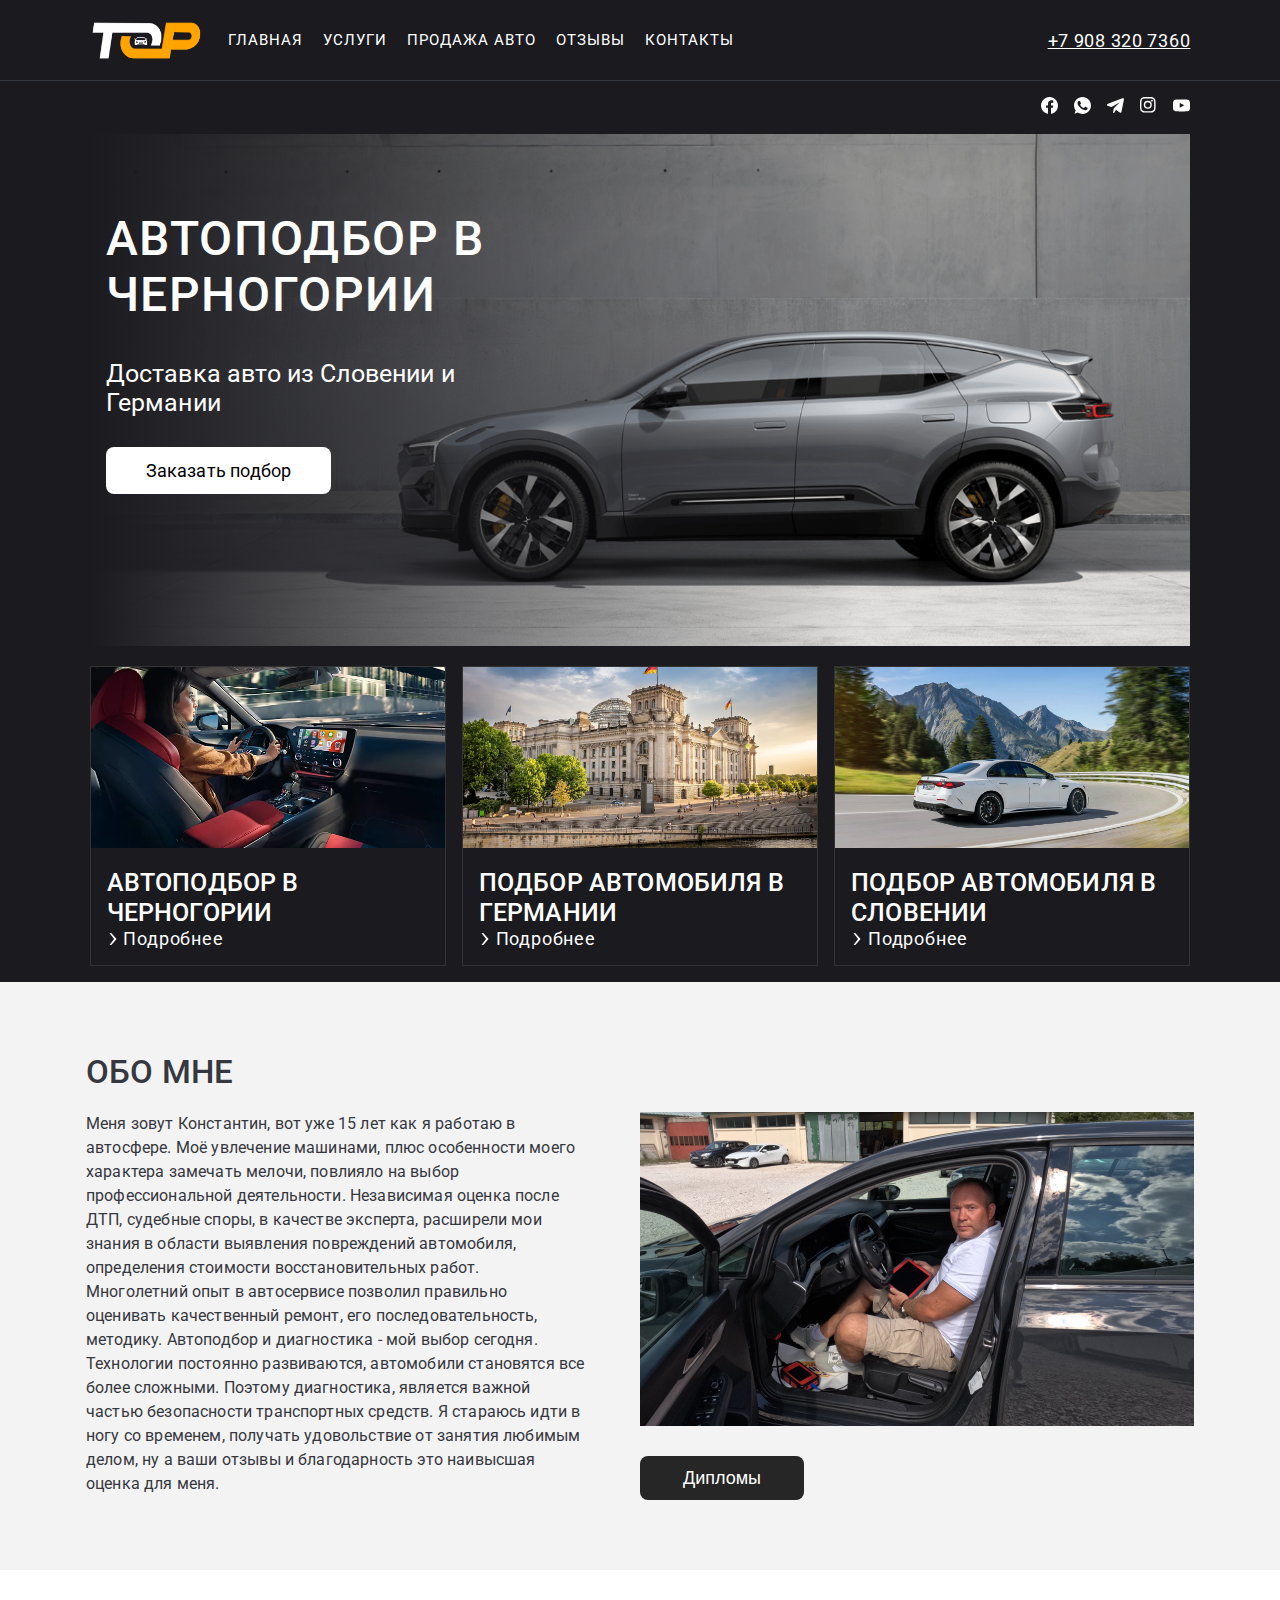
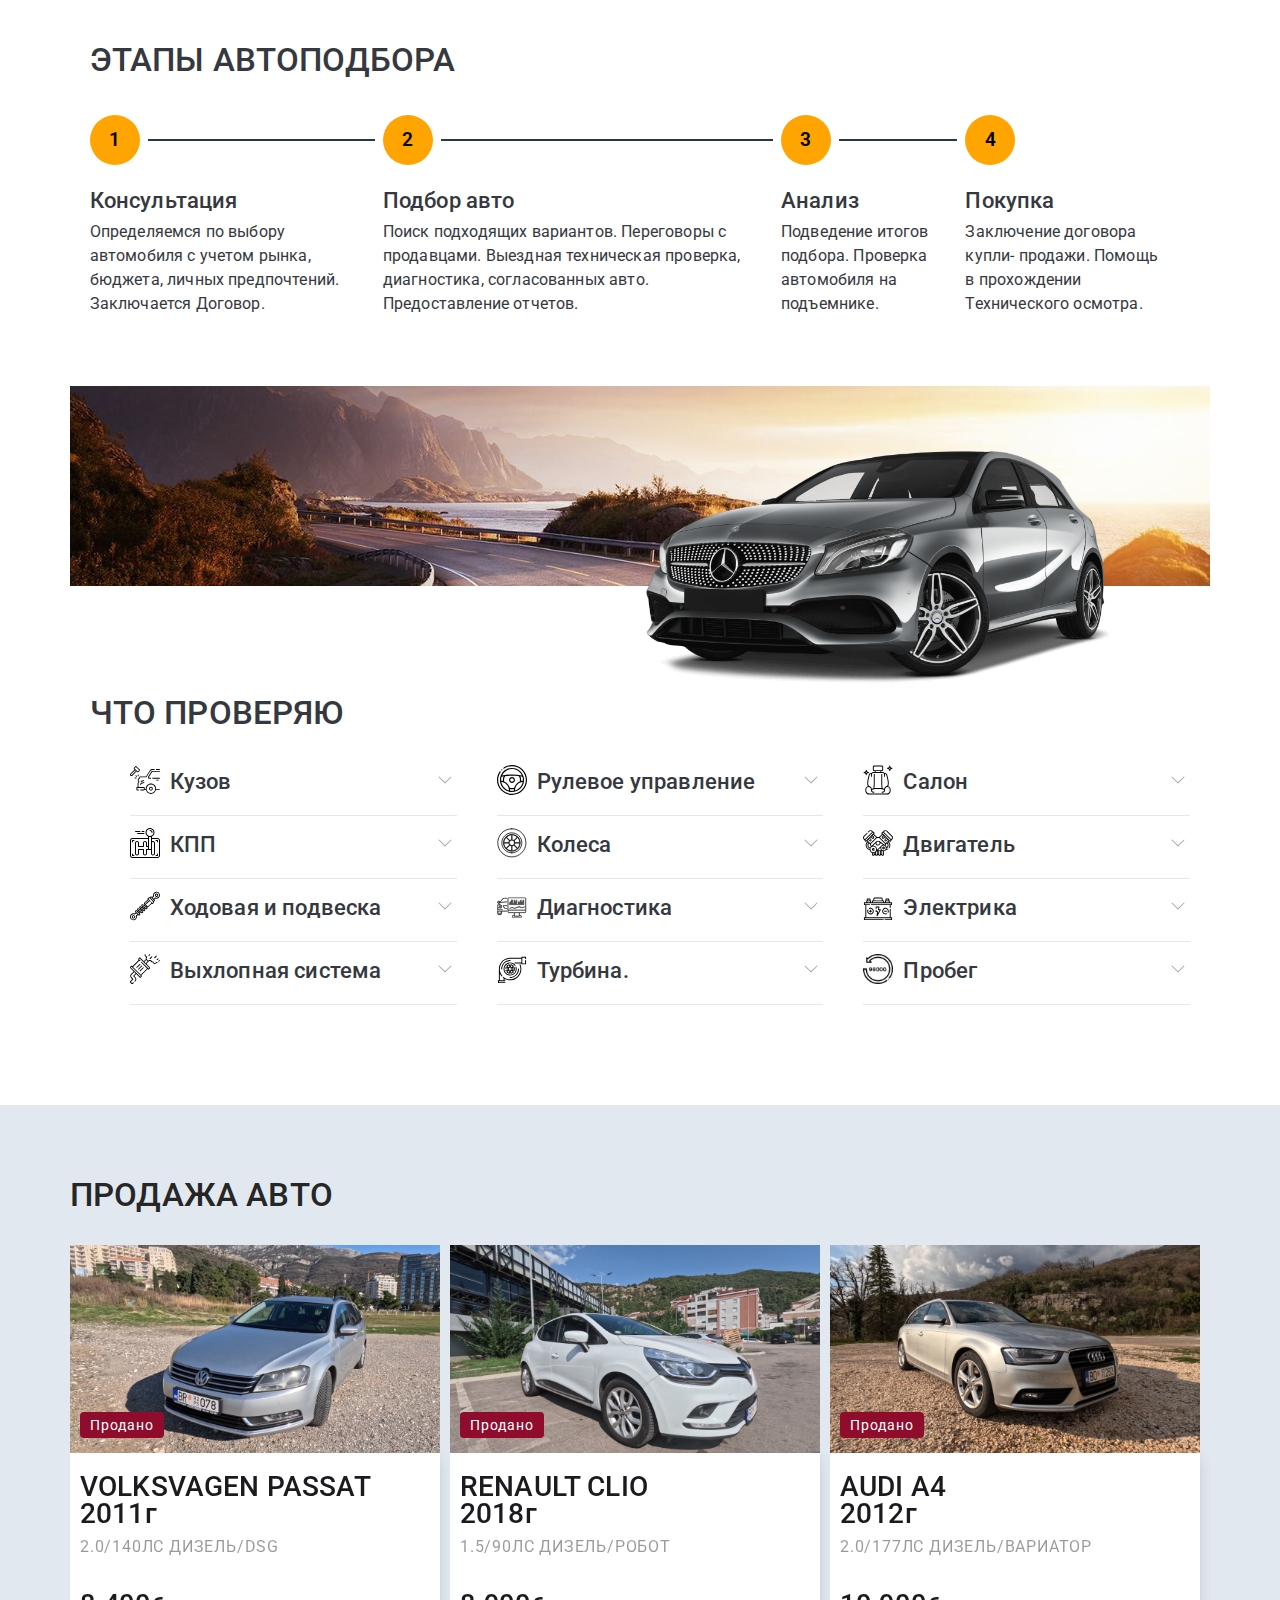
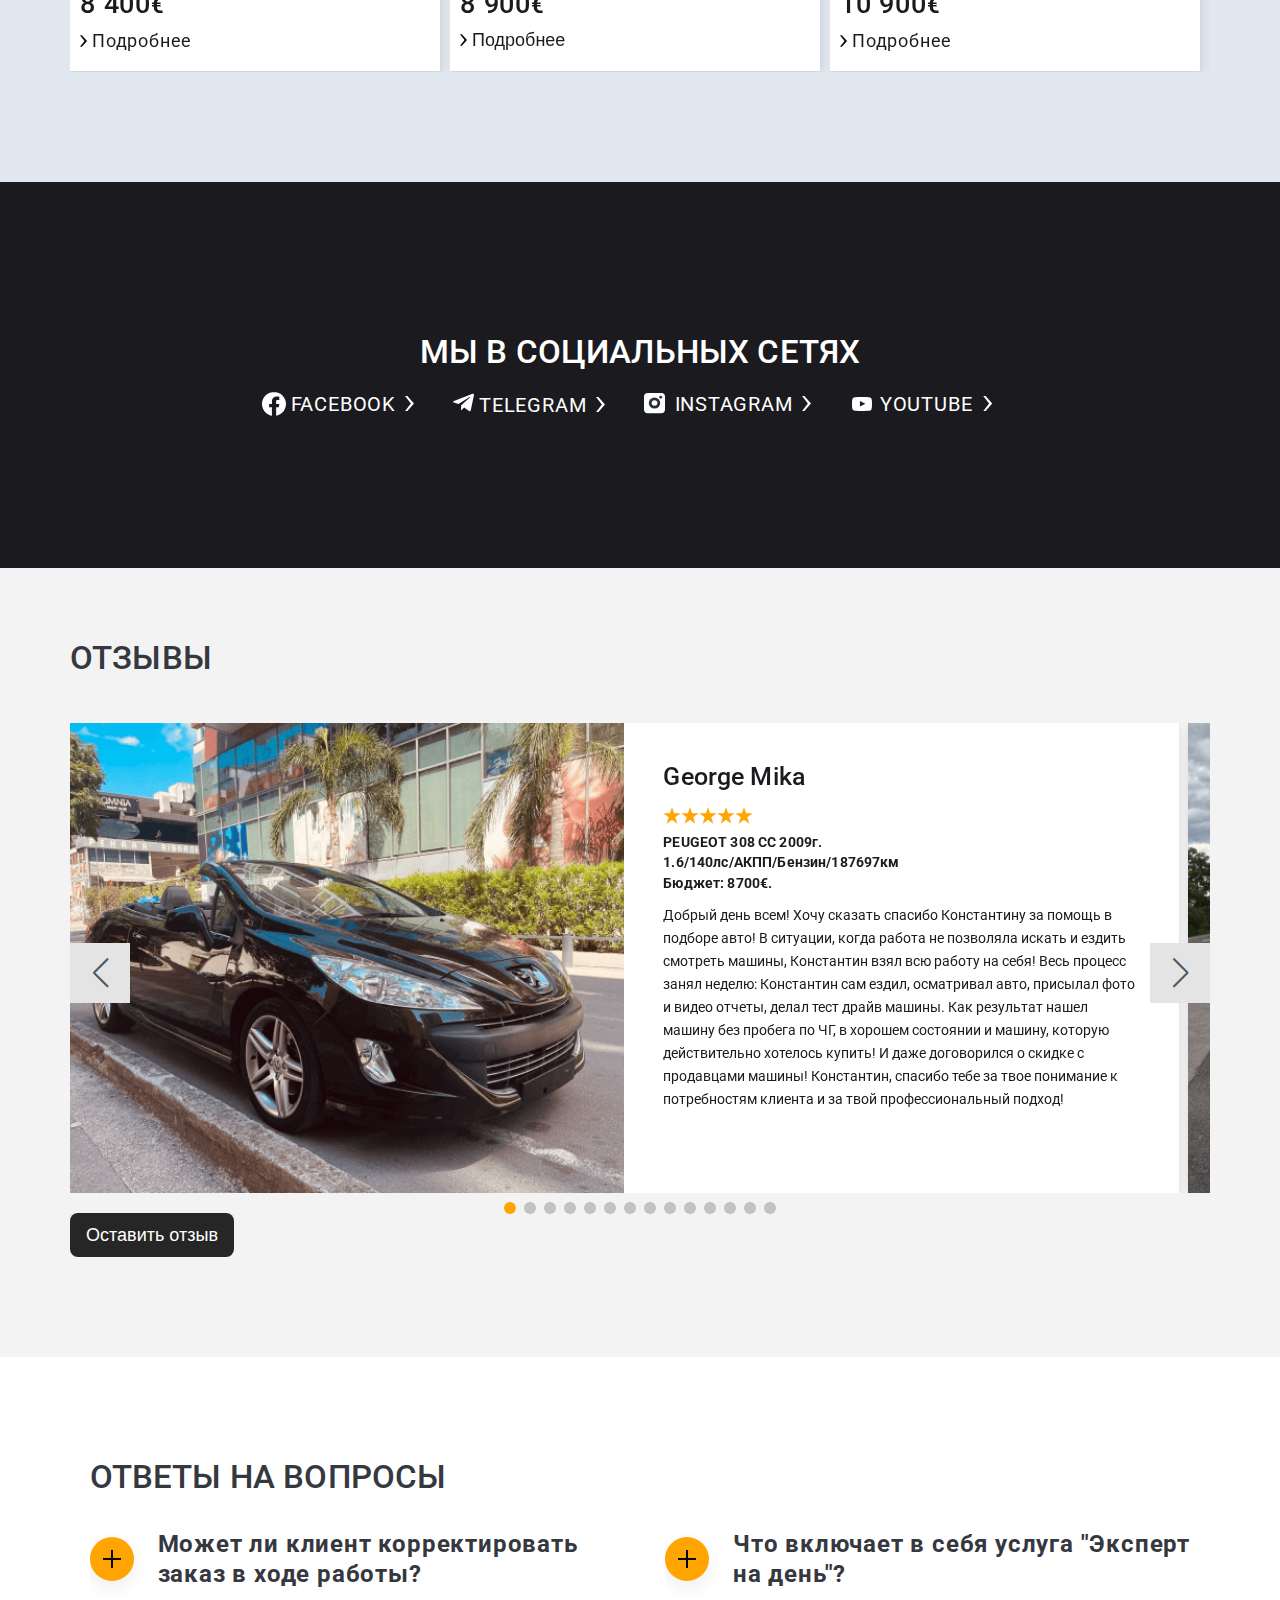
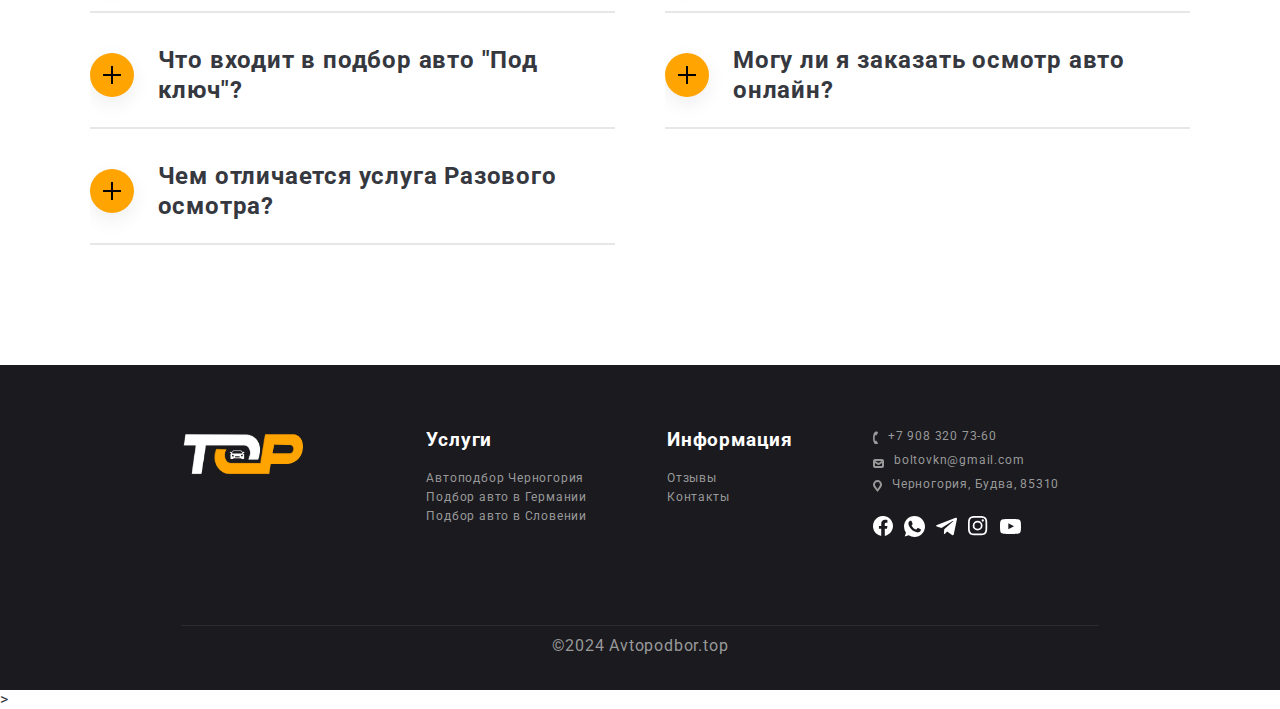
==== commit 04bd21b2: "Add files via upload" ====
--- a/index.html
+++ b/index.html
@@ -34,10 +34,8 @@
 	<link rel="stylesheet" type="text/css" href="css/swiper-slider-transformer.css" media="all"
 		onload="this.media='all';">
 	<link rel="stylesheet" type="text/css" href="swiper/swiper-bundle.min.css" media="all" onload="this.media='all';">
-
 	<link href="https://fonts.googleapis.com/css2?family=Roboto:ital,wght@0,100..900;1,100..900&display=swap"
 		rel="stylesheet">
-
 	<link rel="icon" href="https://example.com/favicon.ico" type="image/x-icon">
 	<link rel="icon" href="https://avtopodbor.top/favicon-16x16.png" type="image/png" sizes="16x16">
 	<link rel="shortcut icon" href="https://favicon.ico" type="image/x-icon">
@@ -67,13 +65,14 @@
 									<li class="menu-sub-link"><a data-goto=".page_section_1" href="services-montenegro.html">Автоподбор в
 											Черногории</a>
 									</li>
-									<li class="menu-sub-link"><a data-goto=".page_section_2" href="services-germany.html">ПОДБОР АВТО В
-											ГЕРМАНИИ</a>
+									<li class="menu-sub-link"><a data-goto=".page_section_2" href="services-germany.html">Подбор авто в
+											Германии</a>
 									</li>
-									<li class="menu-sub-link"><a href="services-slovenia.html">ПОДБОР АВТО ИЗ СЛОВЕНИИ</a>
+									<li class="menu-sub-link"><a href="services-slovenia.html">Подбор авто в Словении</a>
 									</li>
 								</ul>
 							</li>
+							<li class="menu-link"><a href="sale.html">Продажа авто</a></li>
 							<li class="menu-link"><a href="reviews.html">Отзывы</a></li>
 							<li class="menu-link last-child"><a href="contacts.html">Контакты</a></li>
 							<!--social icon-->
@@ -102,7 +101,7 @@
 											</a>
 										</li>
 										<li class="nav-social-item">
-											<a title="YouTube" href="https://www.youtube.com/@avtopodbor_bkn" target="_blank"
+											<a title="YouTube" href="https://www.youtube.com/@avtopodbor_top" target="_blank"
 												rel="noopener noreferrer">
 												<img class="nci" src="images/icon/Group YouTube.svg" alt="YouTub">
 											</a>
@@ -183,7 +182,7 @@
 						</a>
 					</li>
 					<li class="social-item ">
-						<a title="YouTube" href="https://www.youtube.com/@avtopodbor_bkn" target="_blank" rel="noopener noreferrer">
+						<a title="YouTube" href="https://www.youtube.com/@avtopodbor_top" target="_blank" rel="noopener noreferrer">
 							<wb-icon name="youtube" class="footer-hydrated" aria-hidden="true">
 								<svg xmlns="http://www.w3.org/2000/svg" viewBox="0 0 31 21.803">
 									<path d="m19.584 11.118-.001-.001 1.031-.534-1.03.535"></path>
@@ -238,7 +237,7 @@
 								<div class="card-gradient"></div>
 							</div>
 							<div class="card-title">
-								<h4 class="text__h4">ПОДБОP АВТО В ЧЕРНОГОРИИ</h4>
+								<h4 class="text__h4">АВТОПОДБОР В ЧЕРНОГОРИИ</h4>
 								<p></p>
 								<div class="read-moor">
 									<wb-icon class="wb-button__icon teaser-card__link-icon hydrated" aria-hidden="true" flip-rtl=""
@@ -250,6 +249,7 @@
 								</div>
 							</div>
 						</div>
+					</a>
 				</div>
 				<div class="card-item  ">
 					<a href="services-germany.html">
@@ -259,7 +259,7 @@
 								<div class="card-gradient"></div>
 							</div>
 							<div class="card-title">
-								<h4 class="text__h4">ПОДБОР АВТО В ГЕРМАНИИ</h4>
+								<h4 class="text__h4">ПОДБОР АВТОМОБИЛЯ В ГЕРМАНИИ</h4>
 								<div class="read-moor">
 									<wb-icon class="wb-button__icon teaser-card__link-icon hydrated" aria-hidden="true" flip-rtl=""
 										name="chevron-right">
@@ -280,7 +280,7 @@
 								<div class="card-gradient"></div>
 							</div>
 							<div class="card-title">
-								<h4 class="text__h4">ПОДБОР АВТО В СЛОВЕНИИ</h4>
+								<h4 class="text__h4">ПОДБОР АВТОМОБИЛЯ В СЛОВЕНИИ</h4>
 								<div class="read-moor">
 									<wb-icon class="wb-button__icon teaser-card__link-icon hydrated" aria-hidden="true" flip-rtl=""
 										name="chevron-right">
@@ -288,7 +288,6 @@
 											<path d="M0 0h5.223l14.769 16.87L5.343 33.5H.12l12.908-16.63z"></path>
 										</svg>
 									</wb-icon><span>Подробнее</span>
-									<a href="services-slovenia.html">
 								</div>
 							</div>
 						</div>
@@ -299,7 +298,7 @@
 		<!-- About-me -->
 		<section class="about-me" id="block3">
 			<div class="block-container">
-				<h2 class="text__h2" style="padding-bottom: 20px;">НЕМНОГО ОБО МНЕ</h2>
+				<h2 class="text__h2" style="padding-bottom: 20px;">ОБО МНЕ</h2>
 				<div class="about-me-block">
 					<div class="about-me-text">
 						<p class="text16-36">
@@ -321,7 +320,7 @@
 						<div class="block-foto">
 							<img class="myfoto" src="images/img-about-me/about-me2.png" alt="Фото эксперта">
 						</div>
-						<dаiv class="container-modal">
+						<div class="container-modal">
 							<div class="button-modal">
 								<!-- <button class="modal-btn">Сертификаты → </button> -->
 								<div class="about-btn-wrapper">
@@ -382,12 +381,17 @@
 											</div>
 											<!-- <button class="close-popup close-button">ЗАКРЫТЬ</button> -->
 										</div>
-									</div>
-								</div>
-							</div>
-					</div>
-				</div>
-			</div>
+
+									</div>
+								</div>
+							</div>
+
+
+						</div>
+
+
+					</div>
+				</div>
 		</section>
 		<!--Steps-->
 		<section>
@@ -745,10 +749,10 @@
 													</svg></wb-icon>Подробнее
 											</span>
 										</div>
+									</div>
 								</a>
 							</div>
 						</div>
-
 					</div>
 					<div class="swiper-pagination  swiper-pagination-transformer "></div>
 				</div>
@@ -816,7 +820,7 @@
 						</li>
 						<!--YouTube-->
 						<li class="nav-social-item social-link-item ">
-							<a class="social-a" title="YouTube" href="https://www.youtube.com/@avtopodbortop" target="_blank"
+							<a class="social-a" title="YouTube" href="https://www.youtube.com/@avtopodbor_top" target="_blank"
 								rel="noopener noreferrer">
 								<wb-icon style="width: 30px; height: 25px;" name="bds/youtube/24" class="hydrated"
 									aria-hidden="true"><svg style="fill: #fff; width: 30px; height: 30px"
@@ -842,7 +846,7 @@
 		<section class="slider-reviews-one" id="block6">
 			<div class="slider-reviews-container">
 				<div class="slider-reviews__title">
-					<h2 class="text__h2 th-black">О НАС ПИШУТ</h2>
+					<h2 class="text__h2 th-black">ОТЗЫВЫ</h2>
 				</div>
 				<div class="swiper-carousel">
 					<div class="swiper-button-next  swbtn"></div>
@@ -935,7 +939,7 @@
 												договором, где прописаны все мои пожелания по машине. Каждый свой шаг Константин сверял с
 												запросом, уточнял, не давил и не торопил. Мы ездили несколько раз из Будвы в Подгорицу, ездили в
 												Х-Н, Цетине, в какой-то момент я был уже готов купить машину,
-												<span>...</span>
+												<span>...</span></p>
 											<div class="popup-btn-wrapper">
 												<!-- <button id="#popup_1" class="popup-btn popup-link">ОТЗЫВ ПОЛНОСТЬЮ</button> -->
 												<div id="#popup_1" class=" popup-link">
@@ -948,8 +952,7 @@
 													</wb-icon>Подробнее
 												</div>
 											</div>
-											</p>
-										</div>
+											</div>
 									</div>
 									<div class="swiper-slide-img">
 										<img src="images/slides-sale/Mercedes-Benz A180.png" alt="">
@@ -981,7 +984,7 @@
 												ни одной машины на вторичном рынке в таком состоянии.В работе с Константином хотел бы отметить:
 												⁃
 												Четкий и понятный алгоритм
-												<span>...</span>
+												<span>...</span></p>
 											<div id="#popup_2" class="popup-link popup-btn-wrapper ">
 												<wb-icon class="wb-button__icon teaser-card__link-icon hydrated" aria-hidden="true" flip-rtl=""
 													name="chevron-right">
@@ -991,7 +994,6 @@
 													</svg>
 												</wb-icon>Подробнее
 											</div>
-											</p>
 										</div>
 									</div>
 									<div class="swiper-slide-img">
@@ -1061,7 +1063,7 @@
 												толщинометром. Проверил технические узлы и двигатель - осмотрел внешнее состяние подкаcпотного
 												пространства и работу вигателя, проверил авто в динамике (маневренность, тормозная система,
 												трансмиссия). Провел компьютерную диагностику и считал какие есть ошибки в системе управления
-												авто.<span>...</span>
+												авто.<span>...</span></p>
 											<div id="#popup_4" class="popup-link popup-btn-wrapper ">
 												<wb-icon class="wb-button__icon teaser-card__link-icon hydrated" aria-hidden="true" flip-rtl=""
 													name="chevron-right">
@@ -1071,7 +1073,6 @@
 													</svg>
 												</wb-icon>Подробнее
 											</div>
-											</p>
 										</div>
 									</div>
 									<div class="swiper-slide-img">
@@ -1166,7 +1167,7 @@
 												обговариваются при заключении договора. В процессе поиска Константин всегда держал меня в курсе
 												проделанной работы, присылая в WhatsApp всю информацию по найденным/осмотренным машинам и свои
 												подробные комментарии к интересным вариантам, также всегда отвечал на все мои вопросы. В итоге
-												машину удалось найти менее, чем за неделю.<span>...</span>
+												машину удалось найти менее, чем за неделю.<span>...</span></p>
 											<div id="#popup_5" class="popup-link popup-btn-wrapper ">
 												<wb-icon class="wb-button__icon teaser-card__link-icon hydrated" aria-hidden="true" flip-rtl=""
 													name="chevron-right">
@@ -1176,8 +1177,7 @@
 													</svg>
 												</wb-icon>Подробнее
 											</div>
-											</p>
-										</div>
+											</div>
 									</div>
 									<div class="swiper-slide-img">
 										<img src="images/slides-sale/Mersedes B180.png" alt="авто">
@@ -1272,7 +1272,7 @@
 												которую подобрал Константин. Честно, я не надеялась на такую скорость решения вопроса, сегодня у
 												меня истекал срок аренды машины, но мы сделали это - за неделю нашли подходящий вариант по всем
 												параметрам - от цвета до модели и даже больше! Мне подарили так необходимую здесь блестяшку +
-												машина<span>...</span>
+												машина<span>...</span></p>
 											<div id="#popup_6" class="popup-link popup-btn-wrapper ">
 												<wb-icon class="wb-button__icon teaser-card__link-icon hydrated" aria-hidden="true" flip-rtl=""
 													name="chevron-right">
@@ -1282,8 +1282,7 @@
 													</svg>
 												</wb-icon>Подробнее
 											</div>
-											</p>
-										</div>
+											</div>
 									</div>
 									<div class="swiper-slide-img">
 										<img src="images/slides-sale/TOURAN.png" alt="авто">
@@ -1311,7 +1310,7 @@
 												обыскал
 												ряд местных сайтов в поисках подходящих для меня параметров, но к сожалению, из подходящих
 												вариантов по фильтрам находилось буквально 3-4 автомобиля по всей Черногории. В итоге решил, что
-												тут покупать не вариант и надо искать за рубежом. <span>...</span>
+												тут покупать не вариант и надо искать за рубежом. <span>...</span></p>
 											<div id="#popup_7" class="popup-link popup-btn-wrapper ">
 												<wb-icon class="wb-button__icon teaser-card__link-icon hydrated" aria-hidden="true" flip-rtl=""
 													name="chevron-right">
@@ -1321,8 +1320,7 @@
 													</svg>
 												</wb-icon>Подробнее
 											</div>
-											</p>
-										</div>
+											</div>
 									</div>
 									<div class="swiper-slide-img">
 										<img src="images/slides-sale/MG.png" alt="авто">
@@ -1351,7 +1349,7 @@
 												Коротко раскажу свою историю: я искала человека, который сможет мне помочь выбрать авто в
 												Черногории и случайно наткнулась на пост Константина (еще списывалась с другим «помогатором»
 												не буду называть имен, но после 2ого сообщения понятно было, что меня разводят…) а с
-												Константином диалог пошел легко сразу и по делу)<span>...</span>
+												Константином диалог пошел легко сразу и по делу)<span>...</span></p>
 											<div id="#popup_8" class="popup-link popup-btn-wrapper ">
 												<wb-icon class="wb-button__icon teaser-card__link-icon hydrated" aria-hidden="true" flip-rtl=""
 													name="chevron-right">
@@ -1361,7 +1359,6 @@
 													</svg>
 												</wb-icon>Подробнее
 											</div>
-											</p>
 										</div>
 									</div>
 									<div class="swiper-slide-img">
@@ -1376,7 +1373,6 @@
 								</div>
 							</div>
 						</div>
-						<!-- <div class="swiper-scrollbar"></div>  -->
 						<div class="swiper-pagination slider-reviews-pagination"></div>
 					</div>
 
@@ -1480,18 +1476,15 @@
 							</div>
 							<div class="accordion__body">
 								<div class="accordion__content small-text-black">
-									В ходе разовой выездной проверки поиском авто, организацией встречи и оформлением Договора
-									Купли-продажи
-									занимаетесь Вы самостоятельно. Эксперт приезжает на место встречи, осуществляет осмотр и дает
-									свое заключение по состоянию данного автомобиля. В ходе Услуги "Под ключ", поиск, организацию осмотра
-									и
-									оформление берет на себя эксперт.
+									В ходе разовой выездной проверки поиском авто, организацией встречи и оформлением
+									Договора Купли-продажи занимаетесь Вы самостоятельно. Эксперт приезжает на место встречи,
+									осуществляет осмотр, делает диагностику, дает свое заключение по состоянию данного автомобиля.
 								</div>
 							</div>
 						</div>
 					</div>
 					<div class="block2">
-
+						<!-- 4 -->
 						<div class="accordion__item accordion-plus__item">
 							<div class="accordion__header ai-plus-header">
 								<div class="ai-arrow-box"></div>
@@ -1517,12 +1510,13 @@
 								</div>
 							</div>
 						</div>
-						<!--  -->
+						<!-- 5 -->
 						<div class="accordion__item accordion-plus__item">
 							<div class="accordion__header ai-plus-header">
 								<div class="ai-arrow-box"></div>
 								<div class="ai-plus-title">
-									<h3>Можно ли заказать и оформить услугу онлайн, если я нахожусь в другом городе?</h3>
+									<h3>Могу ли я заказать осмотр авто онлайн?
+									</h3>
 								</div>
 							</div>
 							<div class="accordion__body">
@@ -1532,9 +1526,6 @@
 								</div>
 							</div>
 						</div>
-
-
-
 					</div>
 				</div>
 			</div>
@@ -1907,10 +1898,9 @@
 					<div class="footer-row2">
 						<div class="footer-item footer-item1">
 							<h3>Услуги</h3>
-							<a class="footer-link" href="services-montenegro.html">Подбор в Черногории</a>
-							<a class="footer-link" href="services-germany.html">Подбор и доставка из Германии</a>
-							<a class="footer-link" href="services-sale.html">Помощь в продаже автомобиля</a>
-							<a class="footer-link" href="sale.html">Автомобили в продаже</a>
+							<a class="footer-link" href="services-montenegro.html">Автоподбор Черногория</a>
+							<a class="footer-link" href="services-germany.html">Подбор авто в Германии</a>
+							<a class="footer-link" href="services-slovenia.html">Подбор авто в Словении</a>
 						</div>
 						<div class="footer-item footer-item2">
 							<h3>Информация</h3>
@@ -1929,7 +1919,7 @@
 							</div>
 							<div class="footer-icon email  ">
 								<i aria-hidden="true">
-									<svg xmlns="http://www.w3.org/2000/svg" width="11" height="9" viewBox="0 0 11 9">
+									<svg xmlns="http://www.w3.org/2000/svg" width="11" height="9" viewBox="0 0 11 9" fill="#999">
 										<path data-name="Rectangle 583 copy 16"
 											d="M367,142h-7a2,2,0,0,1-2-2v-5a2,2,0,0,1,2-2h7a2,2,0,0,1,2,2v5A2,2,0,0,1,367,142Zm0-2v-3.039L364,139h-1l-3-2.036V140h7Zm-6.634-5,3.145,2.079L366.634,135h-6.268Z"
 											transform="translate(-358 -133)" />
@@ -1939,7 +1929,7 @@
 							</div>
 							<div class="footer-icon address">
 								<i aria-hidden="true">
-									<svg xmlns="http://www.w3.org/2000/svg" width="9" height="12" viewBox="0 0 9 12">
+									<svg xmlns="http://www.w3.org/2000/svg" width="9" height="12" viewBox="0 0 9 12" fill="#999">
 										<path
 											d="M959.135,82.315l0.015,0.028L955.5,87l-3.679-4.717,0.008-.013a4.658,4.658,0,0,1-.83-2.655,4.5,4.5,0,1,1,9,0A4.658,4.658,0,0,1,959.135,82.315ZM955.5,77a2.5,2.5,0,0,0-2.5,2.5,2.467,2.467,0,0,0,.326,1.212l-0.014.022,2.181,3.336,2.034-3.117c0.033-.046.063-0.094,0.093-0.142l0.066-.1-0.007-.009a2.468,2.468,0,0,0,.32-1.2A2.5,2.5,0,0,0,955.5,77Z"
 											transform="translate(-951 -75)" />
@@ -1974,7 +1964,6 @@
 											<svg xmlns="http://www.w3.org/2000/svg" viewBox="0 0 24 24">
 												<path
 													d="m9.417 15.181-.397 5.584c.568 0 .814-.244 1.109-.537l2.663-2.545 5.518 4.041c1.012.564 1.725.267 1.998-.931L23.93 3.821l.001-.001c.321-1.496-.541-2.081-1.527-1.714l-21.29 8.151c-1.453.564-1.431 1.374-.247 1.741l5.443 1.693L18.953 5.78c.595-.394 1.136-.176.691.218z" />
-											</svg>
 											</svg></wb-icon>
 									</a>
 								</li>
@@ -1995,7 +1984,7 @@
 									</a>
 								</li>
 								<li class="nav-social-item footer-social-item ">
-									<a title="YouTube" href="https://www.youtube.com/@avtopodbor_bkn" target="_blank"
+									<a title="YouTube" href="https://www.youtube.com/@avtopodbor_top" target="_blank"
 										rel="noopener noreferrer">
 										<wb-icon name="youtube" class="footer-hydrated" aria-hidden="true">
 											<svg xmlns="http://www.w3.org/2000/svg" viewBox="0 0 31 21.803">
@@ -2036,8 +2025,6 @@
 				scrollbar: {
 					el: '.swiper-scrollbar',
 				},
-
-
 			});
 		</script>
 		<!-- /*Swiper-slider reviews */ -->
@@ -2054,16 +2041,12 @@
 					nextEl: ".swiper-button-next",
 					prevEl: ".swiper-button-prev",
 				},
-
 				scrollbar: {
 					el: '.swiper-scrollbar',
 				},
-
-
-
 			});
 		</script>
-		<!--JS---Swiper-slider-transformer -->
+		<!--Swiper-slider-transformer -->
 		<script>
 			window.addEventListener('DOMContentLoaded', () => {
 				const resizableSwiper = (breakpoint, swiperClass, swiperSettings, callback) => {
@@ -2071,7 +2054,6 @@
 					breakpoint = window.matchMedia(breakpoint);
 					const enableSwiper = function (className, settings) {
 						swiper = new Swiper(className, settings);
-
 						if (callback) {
 							callback(swiper);
 						}
@@ -2098,7 +2080,7 @@
 					'(max-width: 786px)',
 					'.slider-1',
 					{
-						loop: false,  /* прокрутка до конца или нет*/
+						loop: false,
 						spaceBetween: 0,
 						slidesPerView: 1.03,
 						pagination: {
@@ -2125,7 +2107,4 @@
 	</div>
 </body>
 
-</html>
-
-
-<!-- <svg width="24" height="24" viewBox="0 0 24 24" focusable="false" class="TYVfy NMm5M"><path d="M4 4v2.01C5.83 3.58 8.73 2 12.01 2 17.53 2 22 6.48 22 12s-4.47 10-9.99 10C6.48 22 2 17.52 2 12h2c0 4.42 3.58 8 8 8s8-3.58 8-8-3.58-8-8-8C9.04 4 6.47 5.61 5.09 8H8v2H2V4h2z"></path><path d="M13 12V6h-2v7l4.97 3.49 1.26-1.55z"></path></svg> -->+</html>--- a/css/underheader.css
+++ b/css/underheader.css
@@ -26,7 +26,7 @@
 }
 .main-picture-container::after {
   content: "";
-  height: calc(100% + 2px);
+  height: calc(100% + 1px);
   position: absolute;
   top: -1px;
   width: 100%;
@@ -41,7 +41,7 @@
 }
 
 .tagline-p {
-	max-width: 350px;
+	width: 350px;
   padding-bottom: 30px;
   color: #fff;
   padding-top: 20px;
@@ -85,13 +85,13 @@
 }
 @media (max-width: 900px) {
 	.tagline-p {
-    max-width: auto; 
+    width: 100%; 
    }
   .header-container {
     width: 100%;
     max-width: 1678px;
-    padding-left: 21px;
-    padding-right: 21px;
+   padding-left: 21px;
+    padding-right: 21px;  
   }
   .main-picture-text__header {
     padding-top: 20px;
@@ -136,7 +136,7 @@
 }
 @media (max-width: 594px) {
 		  .tagline-p {
-    padding-top: 10px;
+    padding-top: 0px;
   }
   .main-picture-text__header {
     width: 100%;
@@ -147,11 +147,18 @@
   .main-picture-container::after {
     background: linear-gradient(
       to top,
-      rgba(26, 26, 31, 2) 0%,
-      rgba(26, 26, 31, 0) 25%
+      rgba(26, 26, 31, 2) 2%,
+      rgba(26, 26, 31, 0) 37%
     );
   }
 }
+@media (max-width: 425px) {
+	.main-picture-text__header {
+		margin-top: -10px;
+	}
+		.main-picture-text__header h1 {
+			padding-bottom: 10px;
+}}
 @media (max-width: 375px) {
   .main-picture-text__header {
     width: 100%;
